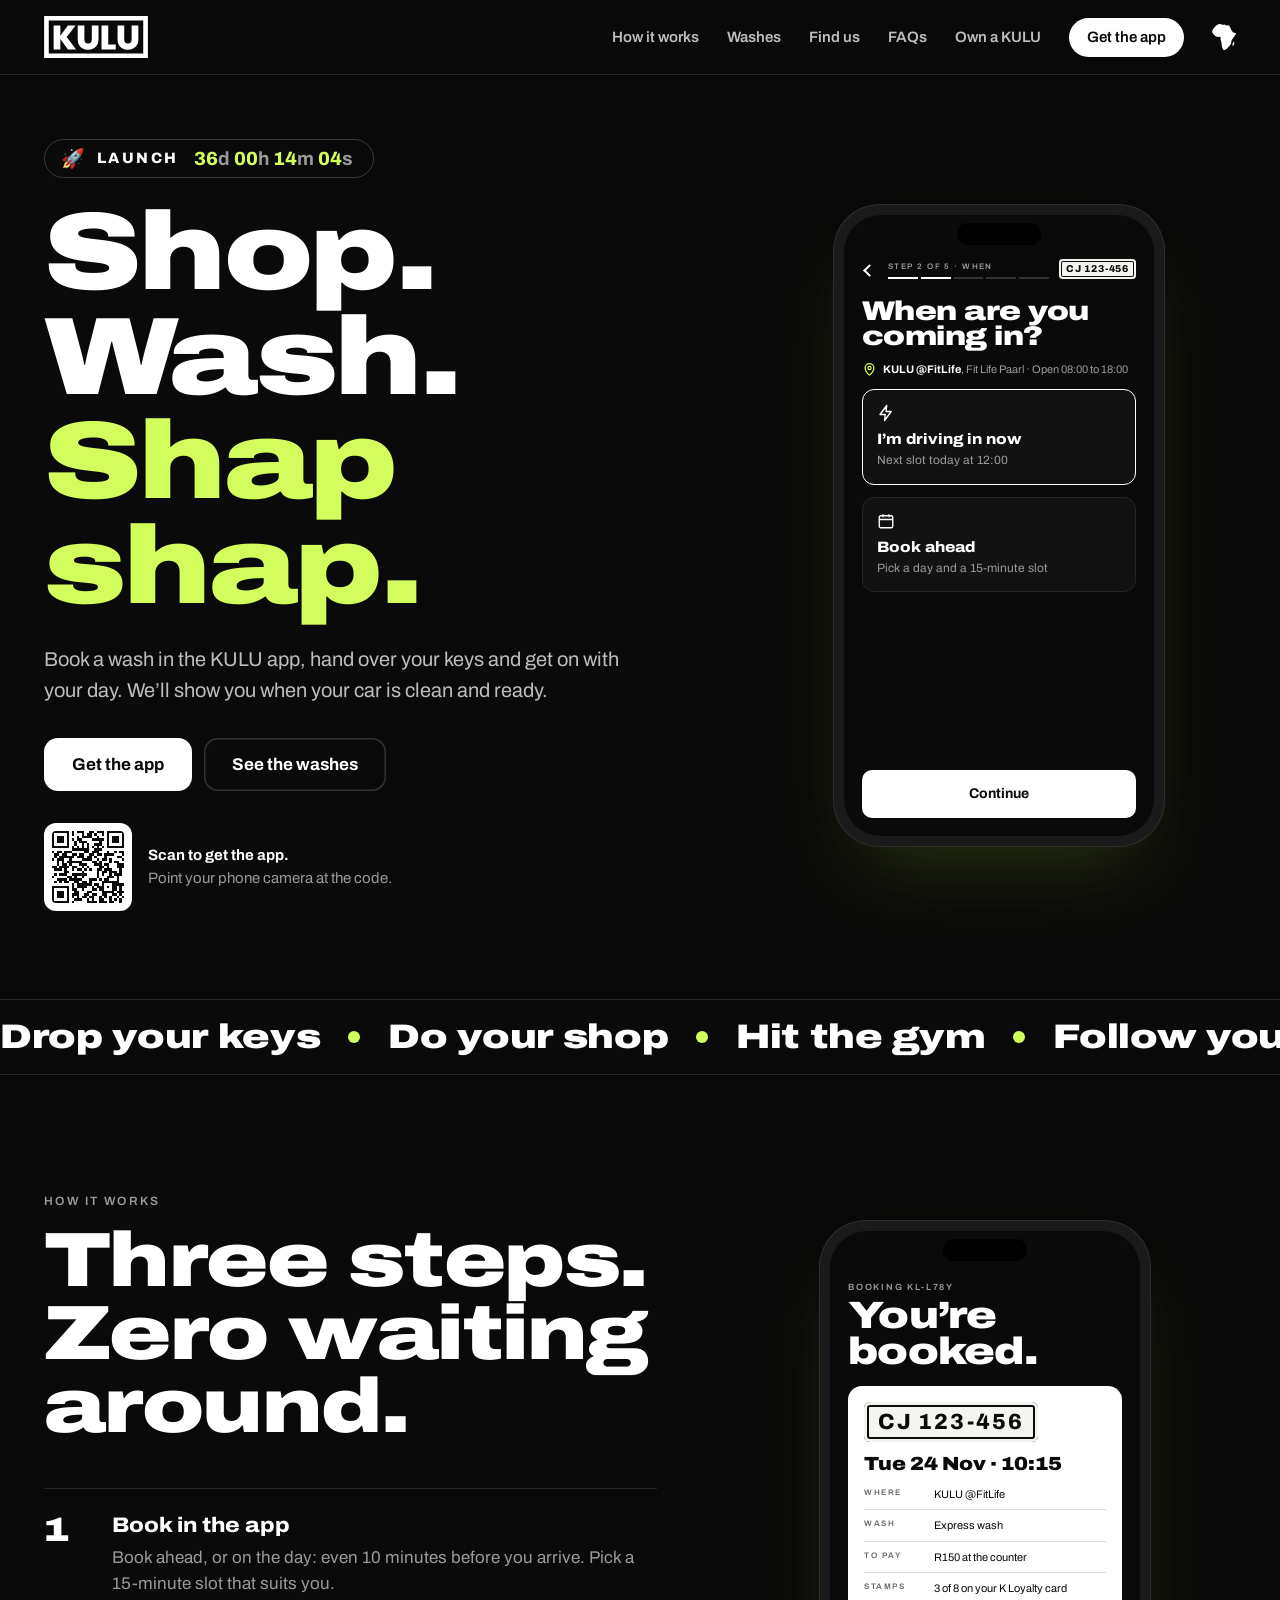
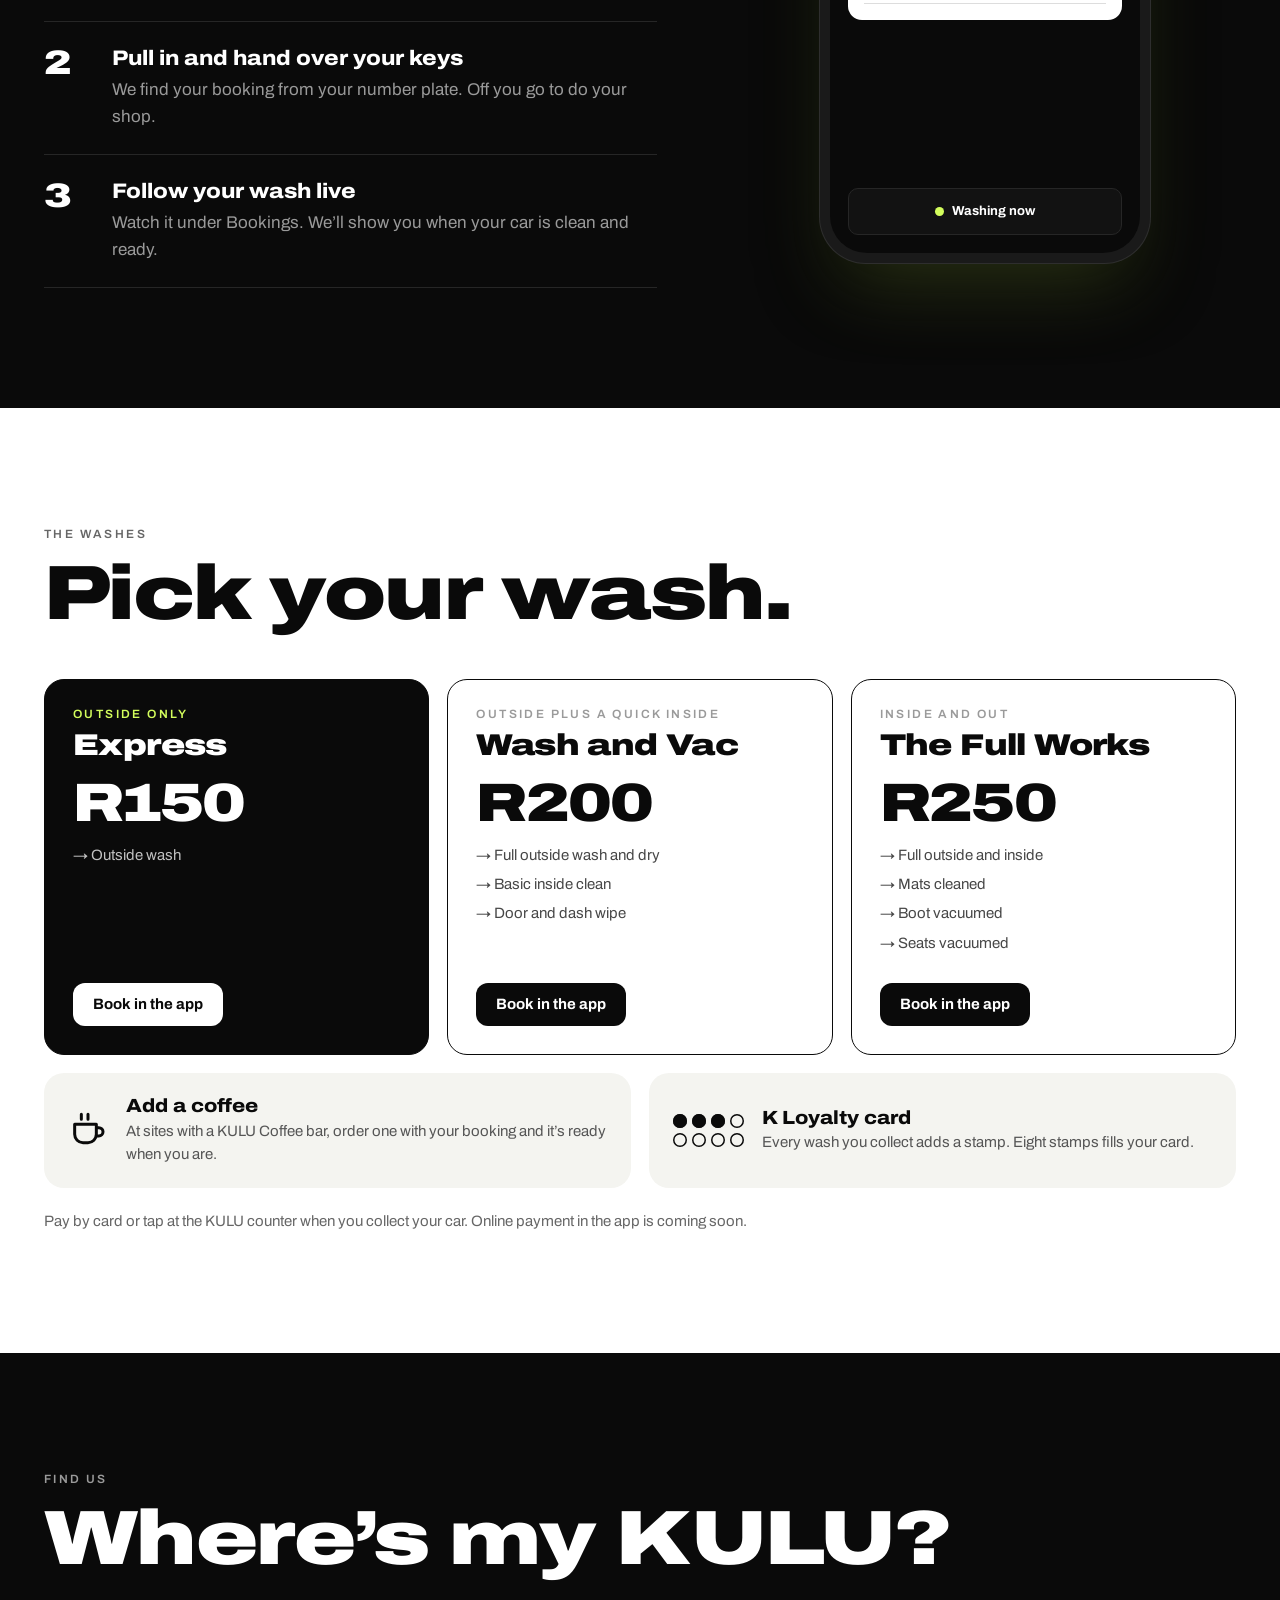
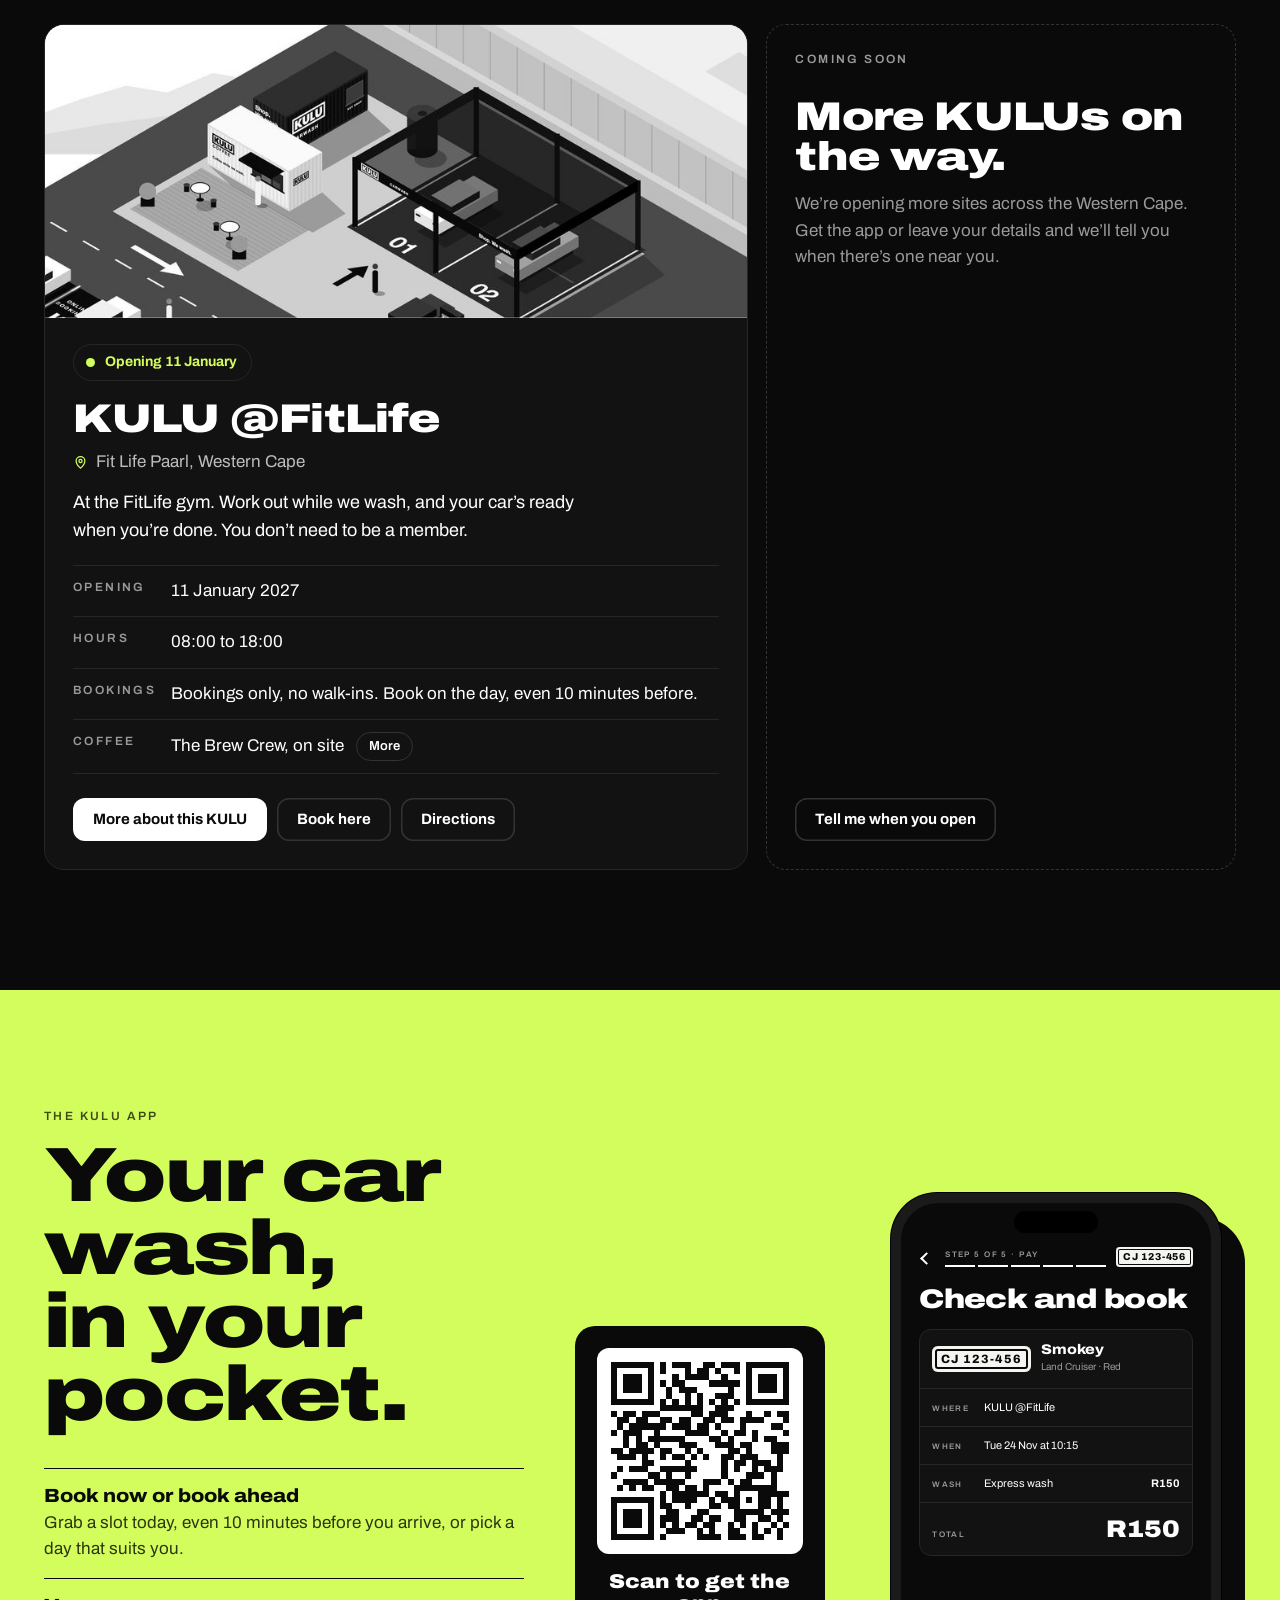
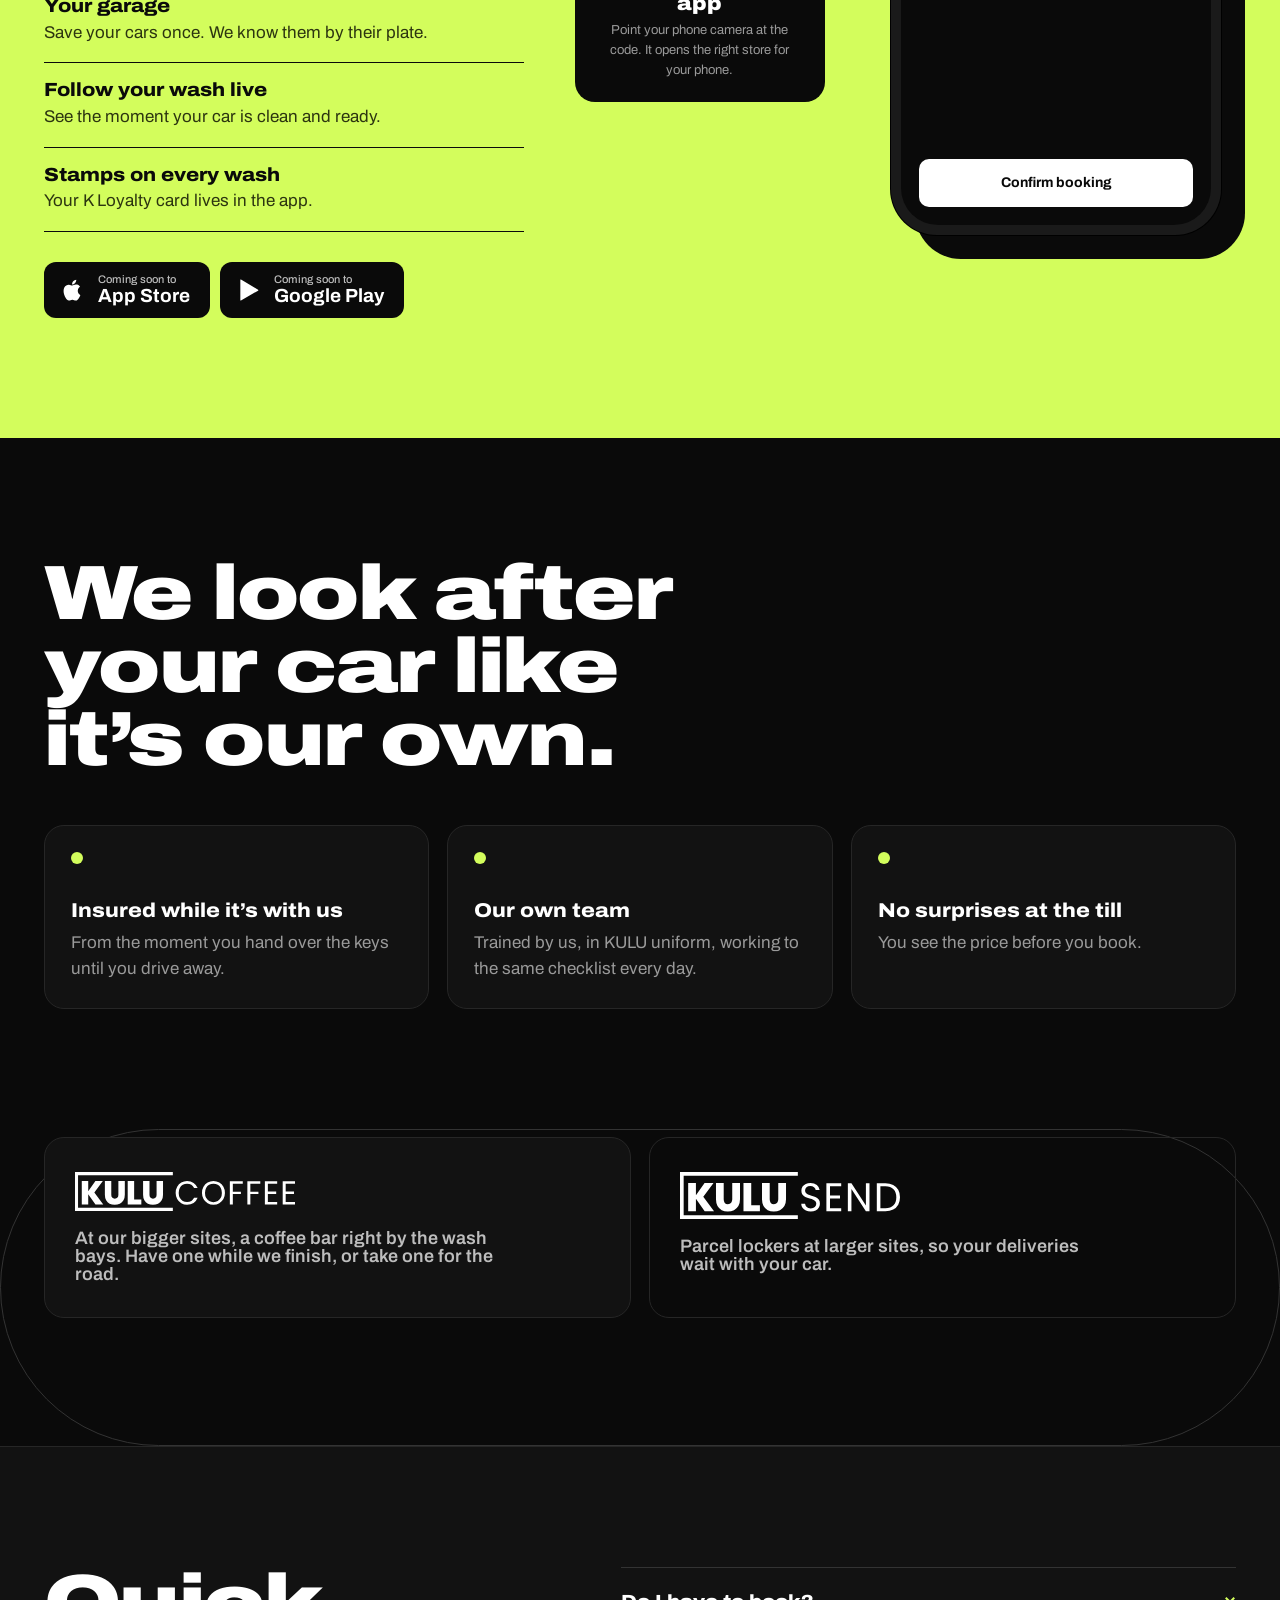
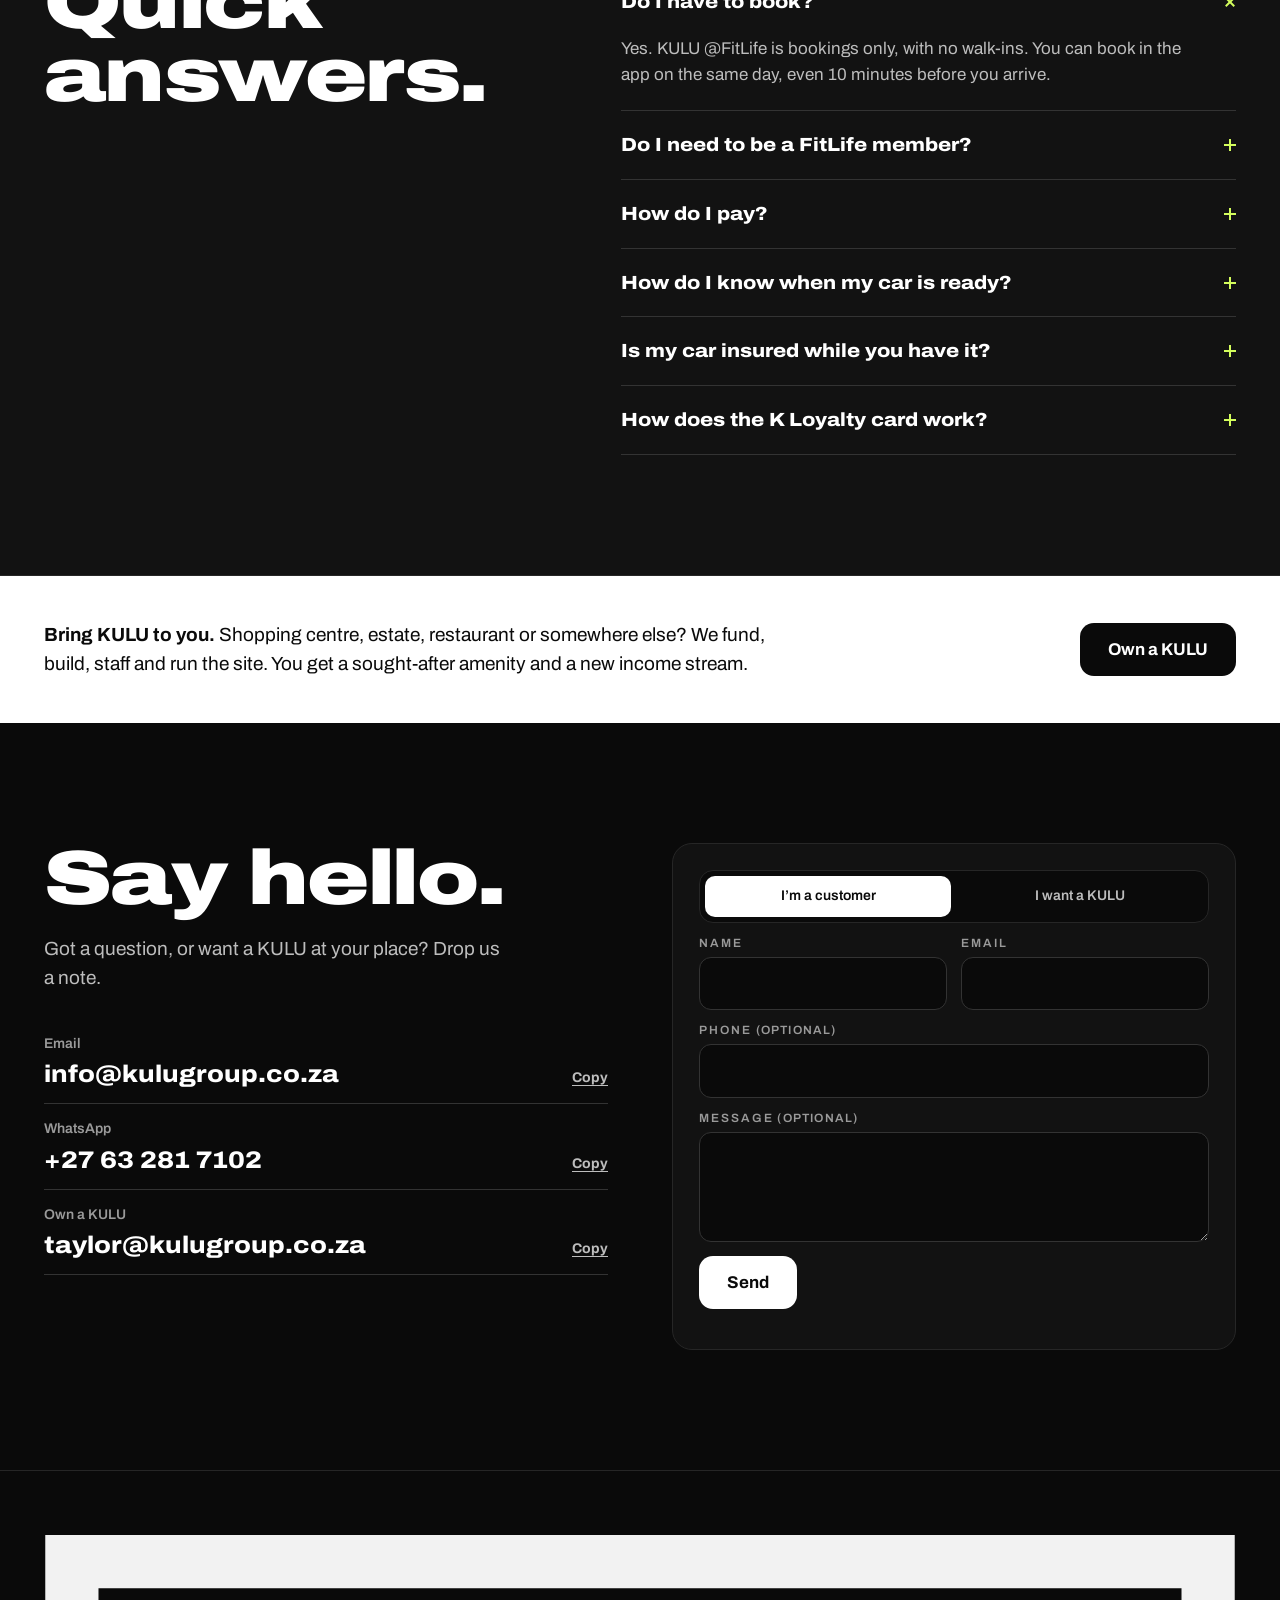
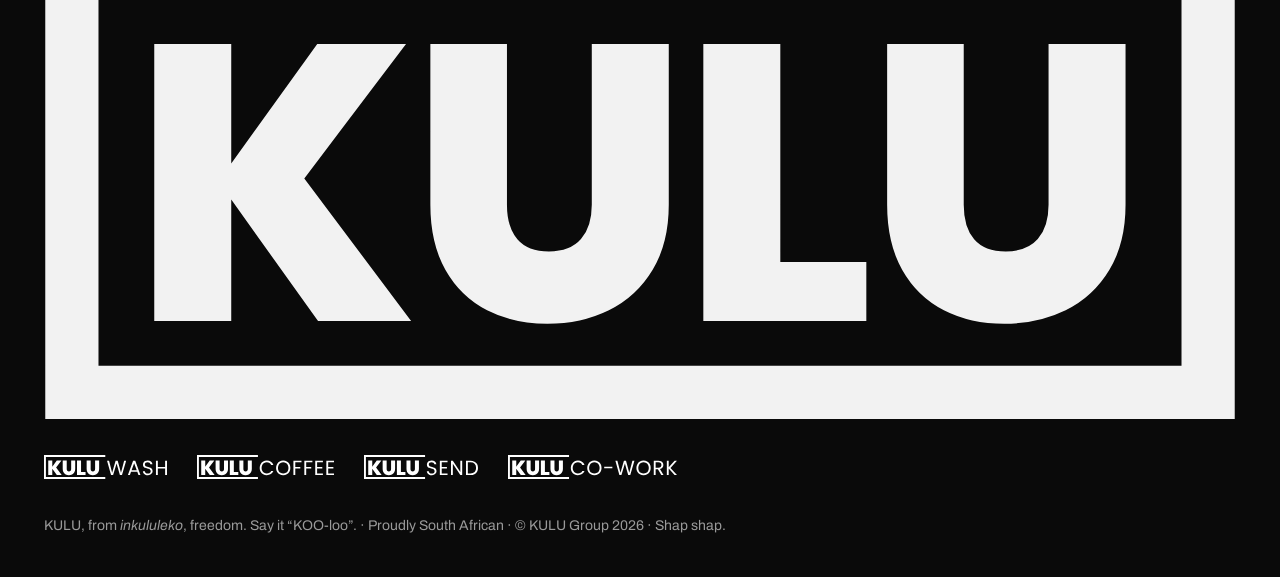
==== index.html @ 6383f7cb "Washes: Express R150, Wash and Vac R200, The Full Works R250 Also updates the R100 Express price in " ====
<!doctype html>
<html lang="en-ZA">
<head>
<meta charset="utf-8">
<meta name="viewport" content="width=device-width, initial-scale=1, viewport-fit=cover">
<title>KULU · Book a car wash in the app · Shap shap</title>
<meta name="description" content="Book a car wash in the KULU app, hand over your keys and get on with your day. KULU @FitLife, Fit Life Paarl. Open 08:00 to 18:00.">
<link rel="canonical" href="https://kulugroup.co.za/">
<meta name="theme-color" content="#0A0A0A">

<meta property="og:type" content="website">
<meta property="og:site_name" content="KULU">
<meta property="og:locale" content="en_ZA">
<meta property="og:url" content="https://kulugroup.co.za/">
<meta property="og:title" content="KULU · Book a car wash in the app · Shap shap">
<meta property="og:description" content="Book a wash in the KULU app, hand over your keys and get on with your day. KULU @FitLife, Fit Life Paarl.">
<meta property="og:image" content="https://kulugroup.co.za/assets/images/og-image.png">
<meta property="og:image:width" content="1200">
<meta property="og:image:height" content="630">
<meta property="og:image:alt" content="The KULU logo on black with the line: Shop. Wash. Shap shap.">
<meta name="twitter:card" content="summary_large_image">
<meta name="twitter:title" content="KULU · Book a car wash in the app · Shap shap">
<meta name="twitter:description" content="Book a wash in the KULU app, hand over your keys and get on with your day.">
<meta name="twitter:image" content="https://kulugroup.co.za/assets/images/og-image.png">
<link rel="icon" href="/favicon.svg" type="image/svg+xml">
<link rel="icon" href="/favicon-32.png" type="image/png" sizes="32x32">
<link rel="apple-touch-icon" href="/apple-touch-icon.png">
<link rel="preconnect" href="https://fonts.googleapis.com">
<link rel="preconnect" href="https://fonts.gstatic.com" crossorigin>
<link rel="stylesheet" href="https://fonts.googleapis.com/css2?family=Archivo:wdth,wght@100..125,400..900&display=swap">
<link rel="stylesheet" href="/css/app-landing.css">
<script src="/js/main.js" defer></script>
</head>
<body>

<a class="skip" href="#main">Skip to content</a>

<nav aria-label="Main">
  <div class="in">
    <a class="brand" href="/"><img src="/assets/logos/kulu-logo-white.svg" alt="KULU home" width="606" height="246"></a>
    <div class="links">
      <a href="#how">How it works</a>
      <a href="#washes">Washes</a>
      <a href="#find">Find us</a>
      <a href="#faq">FAQs</a>
      <a href="/ownerkulu/">Own a KULU</a>
      <a class="pill" href="#app">Get the app</a>
      <img class="africa" src="/assets/logos/africa-white.svg" alt="Proudly African" width="93" height="100">
      <button class="menu-btn" type="button" aria-expanded="false" aria-controls="mnav"><span class="vh">Menu</span><svg viewBox="0 0 24 24" aria-hidden="true"><path class="l1" d="M3 7H21"/><path class="l2" d="M3 17H21"/></svg></button>
    </div>
  </div>
  <div class="mnav" id="mnav" data-bp="861px" hidden>
    <div class="in"><a href="#how">How it works</a><a href="#washes">Washes</a><a href="#find">Find us</a><a href="#faq">FAQs</a><a href="#hello">Contact</a><a href="/ownerkulu/">Own a KULU</a></div>
  </div>
</nav>

<main id="main">

<!-- HERO -->
<header class="hero">
  <div class="in">
    <div class="hero-copy">
      <p class="status" data-open-status><span class="dot"></span><span class="status-text">KULU @FitLife · Opening 11 January</span></p>
      <p class="launch" data-countdown hidden role="timer" aria-label="Time until KULU @FitLife launches on 11 January at 09:00"><span class="rk" aria-hidden="true">🚀</span><span class="lt">Launch</span><span class="lv"><b data-cd="d">00</b><i>d</i> <b data-cd="h">00</b><i>h</i> <b data-cd="m">00</b><i>m</i> <b data-cd="s">00</b><i>s</i></span></p>
      <h1>Shop.<br>Wash.<br><span class="lime">Shap shap.</span></h1>
      <p class="lede">Book a wash in the KULU app, hand over your keys and get on with your day. We’ll show you when your car is clean and ready.</p>
      <div class="cta">
        <a class="btn" href="#app">Get the app</a>
        <a class="btn ghost" href="#washes">See the washes</a>
      </div>
      <div class="qr-mini">
        <img src="/assets/images/qr-app.svg" alt="QR code linking to the KULU app" width="29" height="29">
        <p><b>Scan to get the app.</b> Point your phone camera at the code.</p>
      </div>
    </div>

    <div class="phone hero-phone" aria-hidden="true">
      <div class="screen">
        <div class="appbar"><span class="back"></span><div class="stepper"><span class="lab">Step 2 of 5 · When</span><span class="bars"><i class="on"></i><i class="on"></i><i></i><i></i><i></i></span></div><span class="plate sm">CJ 123-456</span></div>
        <p class="s-title">When are you coming in?</p>
        <p class="s-loc"><svg viewBox="0 0 24 24"><path d="M12 21s-7-6.1-7-11.5a7 7 0 0 1 14 0C19 14.9 12 21 12 21z"/><circle cx="12" cy="9.5" r="2.5"/></svg><span><b>KULU @FitLife</b>, Fit Life Paarl · Open 08:00 to 18:00</span></p>
        <div class="s-card on"><svg viewBox="0 0 24 24"><path d="M13 2 4 14h7l-1 8 9-12h-7z"/></svg><b>I’m driving in now</b><span>Next slot today at 12:00</span></div>
        <div class="s-card"><svg viewBox="0 0 24 24"><rect x="3" y="5" width="18" height="16" rx="2"/><path d="M3 10h18M8 3v4M16 3v4"/></svg><b>Book ahead</b><span>Pick a day and a 15-minute slot</span></div>
        <div class="s-btn">Continue</div>
      </div>
    </div>
  </div>
</header>

<div class="ticker" aria-hidden="true"><div class="track">
  <div><span>Drop your keys</span><i></i><span>Do your shop</span><i></i><span>Hit the gym</span><i></i><span>Follow your wash live</span><i></i><span>Collect a clean car</span><i></i><span>Shap shap</span><i></i></div>
  <div><span>Drop your keys</span><i></i><span>Do your shop</span><i></i><span>Hit the gym</span><i></i><span>Follow your wash live</span><i></i><span>Collect a clean car</span><i></i><span>Shap shap</span><i></i></div>
</div></div>

<!-- HOW IT WORKS -->
<section class="how" id="how">
  <div class="in">
    <div>
      <p class="k">How it works</p>
      <h2>Three steps. Zero waiting around.</h2>
      <ol class="steps">
        <li><b>1</b><div><h3>Book in the app</h3><p>Book ahead, or on the day: even 10 minutes before you arrive. Pick a 15-minute slot that suits you.</p></div></li>
        <li><b>2</b><div><h3>Pull in and hand over your keys</h3><p>We find your booking from your number plate. Off you go to do your shop.</p></div></li>
        <li><b>3</b><div><h3>Follow your wash live</h3><p>Watch it under Bookings. We’ll show you when your car is clean and ready.</p></div></li>
      </ol>
    </div>
    <div class="phone" aria-hidden="true">
      <div class="screen">
        <p class="s-k">Booking KL-L78Y</p>
        <p class="s-title xl">You’re booked.</p>
        <div class="s-ticket">
          <span class="plate">CJ 123-456</span>
          <p class="when">Tue 24 Nov · 10:15</p>
          <dl>
            <div><dt>Where</dt><dd>KULU @FitLife</dd></div>
            <div><dt>Wash</dt><dd>Express wash</dd></div>
            <div><dt>To pay</dt><dd>R150 at the counter</dd></div>
            <div><dt>Stamps</dt><dd>3 of 8 on your K Loyalty card</dd></div>
          </dl>
        </div>
        <div class="s-live"><span class="dot"></span>Washing now</div>
      </div>
    </div>
  </div>
</section>

<!-- WASHES -->
<section class="washes" id="washes">
  <div class="in">
    <p class="k">The washes</p>
    <h2>Pick your wash.</h2>
    <div class="wgrid">
      <article class="wash">
        <p class="wk">Outside only</p>
        <h3>Express</h3>
        <p class="price">R150</p>
        <ul><li>Outside wash</li></ul>
        <a class="btn sm" href="#app">Book in the app</a>
      </article>
      <article class="wash">
        <p class="wk">Outside plus a quick inside</p>
        <h3>Wash and Vac</h3>
        <p class="price">R200</p>
        <ul><li>Full outside wash and dry</li><li>Basic inside clean</li><li>Door and dash wipe</li></ul>
        <a class="btn sm" href="#app">Book in the app</a>
      </article>
      <article class="wash">
        <p class="wk">Inside and out</p>
        <h3>The Full Works</h3>
        <p class="price">R250</p>
        <ul><li>Full outside and inside</li><li>Mats cleaned</li><li>Boot vacuumed</li><li>Seats vacuumed</li></ul>
        <a class="btn sm" href="#app">Book in the app</a>
      </article>
    </div>
    <div class="extras">
      <div class="extra"><svg viewBox="0 0 24 24" aria-hidden="true"><path d="M4 8h13v6a5 5 0 0 1-5 5H9a5 5 0 0 1-5-5zM17 10h1.5a2.5 2.5 0 0 1 0 5H17M8 2v3M12 2v3"/></svg><div><h3>Add a coffee</h3><p>At sites with a KULU Coffee bar, order one with your booking and it’s ready when you are.</p></div></div>
      <div class="extra"><span class="stamps" aria-hidden="true"><i class="f"></i><i class="f"></i><i class="f"></i><i></i><i></i><i></i><i></i><i></i></span><div><h3>K Loyalty card</h3><p>Every wash you collect adds a stamp. Eight stamps fills your card.</p></div></div>
    </div>
    <p class="note">Pay by card or tap at the KULU counter when you collect your car. Online payment in the app is coming soon.</p>
  </div>
</section>

<!-- FIND US -->
<section class="find" id="find">
  <div class="in">
    <p class="k">Find us</p>
    <h2>Where’s my KULU?</h2>
    <div class="fgrid">
      <article class="site">
        <div class="site-img"><img src="/assets/images/site-illustration-900.jpg" width="900" height="361" loading="lazy" decoding="async" alt="Illustration of a KULU site with coffee container and wash bays"></div>
        <div class="site-body">
          <p class="status" data-open-status><span class="dot"></span><span class="status-text">Opening 11 January</span></p>
          <h3>KULU @FitLife</h3>
          <p class="addr"><svg viewBox="0 0 24 24" aria-hidden="true"><path d="M12 21s-7-6.1-7-11.5a7 7 0 0 1 14 0C19 14.9 12 21 12 21z"/><circle cx="12" cy="9.5" r="2.5"/></svg>Fit Life Paarl, Western Cape</p>
          <p class="site-intro">At the FitLife gym. Work out while we wash, and your car’s ready when you’re done. You don’t need to be a member.</p>
          <dl>
            <div><dt>Opening</dt><dd>11 January 2027</dd></div>
            <div><dt>Hours</dt><dd>08:00 to 18:00</dd></div>
            <div><dt>Bookings</dt><dd>Bookings only, no walk‑ins. Book on the day, even 10 minutes before.</dd></div>
            <div><dt>Coffee</dt><dd class="dd-more">The Brew Crew, on site <button class="more" type="button" data-dialog="site-fitlife" data-dialog-focus="brewcrew" aria-label="More about coffee at The Brew Crew">More</button></dd></div>
          </dl>
          <div class="row">
            <button class="btn sm" type="button" data-dialog="site-fitlife">More about this KULU</button>
            <a class="btn sm ghost" href="#app">Book here</a>
            <a class="btn sm ghost" href="https://www.google.com/maps/search/?api=1&amp;query=Fit+Life+Paarl" target="_blank" rel="noopener">Directions</a>
          </div>
        </div>
      </article>
      <article class="site soon">
        <p class="k">Coming soon</p>
        <h3>More KULUs on the way.</h3>
        <p>We’re opening more sites across the Western Cape. Get the app or leave your details and we’ll tell you when there’s one near you.</p>
        <a class="btn sm ghost" href="#hello">Tell me when you open</a>
      </article>
    </div>
  </div>
</section>

<dialog class="sheet" id="site-fitlife" aria-labelledby="fitlife-title">
  <div class="sheet-in">
    <button class="sheet-x" type="button" data-dialog-close aria-label="Close"><svg viewBox="0 0 24 24" aria-hidden="true"><path d="M5 5l14 14M19 5L5 19"/></svg></button>
    <p class="k">KULU @FitLife</p>
    <h3 id="fitlife-title">Wash while you work out.</h3>
    <p class="status soon"><span class="dot"></span><span>Opening <b>11 January 2027</b></span></p>
    <p class="sheet-lede">We’re at the FitLife gym in Paarl. Hand us your keys on your way in, do your workout, and your car will be clean and ready when you’re finished. Not a member? No problem: anyone can book a wash here.</p>
    <p class="sheet-note"><b>Bookings only.</b> There are no walk‑ins at this KULU, so book in the app before you come. You can book on the same day, even 10 minutes before you arrive.</p>

    <h4>What you can do here</h4>
    <ul class="dos">
      <li><b>Get your car washed</b><span>Express R150, Wash and Vac R200 or The Full Works R250. Book a 15-minute slot in the app, ahead of time or on the day.</span></li>
      <li><b>Work out while we wash</b><span>FitLife member? Train while we wash. By the time you’re done, so are we.</span></li>
      <li id="brewcrew" tabindex="-1"><b>Grab a coffee at The Brew Crew</b><span>There’s no KULU Coffee bar at this site, but there is coffee on site. The Brew Crew is part of FitLife, so stop for one while we finish your car. You don’t need to be a member.</span></li>
      <li><b>Collect your stamps</b><span>Every wash you collect adds a stamp to your K Loyalty card in the app.</span></li>
    </ul>

    <h4>Good to know</h4>
    <dl>
      <div><dt>Where</dt><dd>Fit Life Paarl, Western Cape</dd></div>
      <div><dt>Hours</dt><dd>08:00 to 18:00</dd></div>
      <div><dt>Bookings</dt><dd>Bookings only, no walk‑ins. Book on the day, even 10 minutes before</dd></div>
      <div><dt>Slots</dt><dd>Every 15 minutes</dd></div>
      <div><dt>Gym</dt><dd>No membership needed</dd></div>
      <div><dt>Pay</dt><dd>Card or tap at the KULU counter when you collect</dd></div>
    </dl>

    <div class="row">
      <a class="btn sm" href="#app" data-dialog-close>Book in the app</a>
      <a class="btn sm ghost" href="https://www.google.com/maps/search/?api=1&amp;query=Fit+Life+Paarl" target="_blank" rel="noopener">Directions</a>
    </div>
  </div>
</dialog>

<!-- APP -->
<section class="app" id="app">
  <div class="in">
    <div class="app-copy">
      <p class="k">The KULU app</p>
      <h2>Your car wash, in your pocket.</h2>
      <ul class="feats">
        <li><b>Book now or book ahead</b><span>Grab a slot today, even 10 minutes before you arrive, or pick a day that suits you.</span></li>
        <li><b>Your garage</b><span>Save your cars once. We know them by their plate.</span></li>
        <li><b>Follow your wash live</b><span>See the moment your car is clean and ready.</span></li>
        <li><b>Stamps on every wash</b><span>Your K Loyalty card lives in the app.</span></li>
      </ul>
      <div class="stores">
        <a class="store" href="/app/" data-store="APP_STORE_URL"><svg viewBox="0 0 24 24" aria-hidden="true"><path fill="currentColor" d="M16.4 12.6c0-2.4 2-3.6 2.1-3.7-1.1-1.7-2.9-1.9-3.5-1.9-1.5-.2-2.9.9-3.7.9-.8 0-1.9-.9-3.2-.8-1.6 0-3.2 1-4 2.4-1.7 3-.4 7.4 1.2 9.8.8 1.2 1.8 2.5 3 2.4 1.2 0 1.7-.8 3.1-.8 1.5 0 1.9.8 3.2.8 1.3 0 2.1-1.2 2.9-2.4.9-1.4 1.3-2.7 1.3-2.8 0 0-2.4-1-2.4-3.9zM14 5.5c.7-.8 1.1-1.9 1-3-1 0-2.1.7-2.8 1.5-.6.7-1.2 1.8-1 2.9 1.1.1 2.1-.6 2.8-1.4z"/></svg><span><small data-store-label>Download on the</small>App Store</span></a>
        <a class="store" href="/app/" data-store="PLAY_STORE_URL"><svg viewBox="0 0 24 24" aria-hidden="true"><path fill="currentColor" d="M4 2.6v18.8c0 .3.3.5.6.3L20.4 12.6c.3-.2.3-.6 0-.8L4.6 2.3c-.3-.2-.6 0-.6.3z"/></svg><span><small data-store-label>Get it on</small>Google Play</span></a>
      </div>
    </div>
    <div class="qr-card">
      <div class="qr"><img src="/assets/images/qr-app.svg" alt="QR code linking to the KULU app at kulugroup.co.za/app" width="29" height="29"></div>
      <p class="qr-t">Scan to get the app</p>
      <p class="qr-s">Point your phone camera at the code. It opens the right store for your phone.</p>
    </div>
    <div class="phone app-phone" aria-hidden="true">
      <div class="screen">
        <div class="appbar"><span class="back"></span><div class="stepper"><span class="lab">Step 5 of 5 · Pay</span><span class="bars"><i class="on"></i><i class="on"></i><i class="on"></i><i class="on"></i><i class="on"></i></span></div><span class="plate sm">CJ 123-456</span></div>
        <p class="s-title">Check and book</p>
        <div class="s-sum">
          <div class="car"><span class="plate">CJ 123-456</span><div><b>Smokey</b><span>Land Cruiser · Red</span></div></div>
          <div class="r"><span>Where</span><em>KULU @FitLife</em></div>
          <div class="r"><span>When</span><em>Tue 24 Nov at 10:15</em></div>
          <div class="r"><span>Wash</span><em>Express wash</em><strong>R150</strong></div>
          <div class="r tot"><span>Total</span><strong>R150</strong></div>
        </div>
        <div class="s-btn">Confirm booking</div>
      </div>
    </div>
  </div>
</section>

<!-- TRUST -->
<section class="trust">
  <div class="in">
    <h2>We look after your car like it’s our own.</h2>
    <div class="tgrid">
      <div><h3>Insured while it’s with us</h3><p>From the moment you hand over the keys until you drive away.</p></div>
      <div><h3>Our own team</h3><p>Trained by us, in KULU uniform, working to the same checklist every day.</p></div>
      <div><h3>No surprises at the till</h3><p>You see the price before you book.</p></div>
    </div>
  </div>
</section>

<!-- COFFEE + SEND -->
<section class="more">
  <div class="in">
    <div class="m coffee"><img src="/assets/logos/kulu-coffee-white.svg" alt="KULU Coffee" width="1339" height="234"><p>At our bigger sites, a coffee bar right by the wash bays. Have one while we finish, or take one for the road.</p></div>
    <div class="m"><img src="/assets/logos/kulu-send-white.svg" alt="KULU Send" width="1112" height="234"><p>Parcel lockers at larger sites, so your deliveries wait with your car.</p></div>
  </div>
</section>

<!-- FAQ -->
<section class="faq" id="faq">
  <div class="in">
    <h2>Quick answers.</h2>
    <div class="qs">
      <details open><summary>Do I have to book?</summary><p>Yes. KULU @FitLife is bookings only, with no walk‑ins. You can book in the app on the same day, even 10 minutes before you arrive.</p></details>
      <details><summary>Do I need to be a FitLife member?</summary><p>No. Anyone can book a wash at KULU @FitLife, and you can grab a coffee at The Brew Crew while you wait.</p></details>
      <details><summary>How do I pay?</summary><p>By card or tap at the KULU counter when you collect your car. Paying in the app is coming soon.</p></details>
      <details><summary>How do I know when my car is ready?</summary><p>Follow your wash live under Bookings in the app. We’ll show you when your car is clean and ready.</p></details>
      <details><summary>Is my car insured while you have it?</summary><p>Yes. From the moment you hand over the keys until you drive away.</p></details>
      <details><summary>How does the K Loyalty card work?</summary><p>Every wash you collect adds a stamp to the card in your app. Eight stamps fills it.</p></details>
    </div>
  </div>
</section>

<!-- PARTNERS -->
<section class="pstrip">
  <div class="in">
    <p><b>Bring KULU to you.</b> Shopping centre, estate, restaurant or somewhere else? We fund, build, staff and run the site. You get a sought-after amenity and a new income stream.</p>
    <a class="btn" href="/ownerkulu/">Own a KULU</a>
  </div>
</section>

<!-- CONTACT -->
<section class="contact" id="hello">
  <div class="in">
    <div><h2>Say hello.</h2><p class="lede">Got a question, or want a KULU at your place? Drop us a note.</p>
      <div class="lines">
        <div class="line"><span>Email</span><strong><a id="c-email" data-config="EMAIL" href="mailto:info@kulugroup.co.za">info@kulugroup.co.za</a></strong><button type="button" data-copy="c-email" aria-label="Copy email address">Copy</button></div>
        <div class="line"><span>WhatsApp</span><strong><a id="c-phone" data-config="WHATSAPP" href="https://wa.me/27632817102">+27 63 281 7102</a></strong><button type="button" data-copy="c-phone" aria-label="Copy WhatsApp number">Copy</button></div>
        <div class="line"><span>Own a KULU</span><strong><a id="c-centre" data-config="PARTNER_EMAIL" href="mailto:taylor@kulugroup.co.za">taylor@kulugroup.co.za</a></strong><button type="button" data-copy="c-centre" aria-label="Copy Own a KULU email">Copy</button></div>
      </div>
    </div>
    <form class="form" id="f" method="POST" novalidate>
      <div class="seg" role="radiogroup" aria-label="What brings you here">
        <input type="radio" name="enquiry_type" id="t-news" value="Tell me when you open" checked><label for="t-news">I’m a customer</label>
        <input type="radio" name="enquiry_type" id="t-partner" value="I want a KULU"><label for="t-partner">I want a KULU</label>
      </div>
      <div class="row2"><label for="f-name">Name<input id="f-name" name="name" autocomplete="name" required></label><label for="f-email">Email<input id="f-email" name="email" type="email" autocomplete="email" required></label></div>
      <label for="f-site" id="site-wrap" hidden>Business or site name<input id="f-site" name="site" autocomplete="organization"></label>
      <label for="f-phone"><span>Phone <span class="opt">(optional)</span></span><input id="f-phone" name="phone" type="tel" autocomplete="tel"></label>
      <label for="f-msg"><span>Message <span class="opt">(optional)</span></span><textarea id="f-msg" name="message"></textarea></label>
      <input class="gotcha" type="text" name="_gotcha" tabindex="-1" autocomplete="off">
      <button class="btn" type="submit">Send</button>
      <div aria-live="polite"><p class="msg" id="f-ok" hidden>Thanks. We’ll be in touch soon. Shap shap.</p><p class="msg err" id="f-err" hidden>Sorry, that didn’t send. Please try again, or email us at <a data-config="EMAIL" href="mailto:info@kulugroup.co.za">info@kulugroup.co.za</a>.</p></div>
    </form>
  </div>
</section>

</main>

<footer class="foot">
  <div class="in">
    <img class="big" src="/assets/logos/kulu-logo-white.svg" alt="KULU" width="606" height="246">
    <div class="subs"><img src="/assets/logos/kulu-wash-white.svg" alt="KULU Wash" width="1196" height="234"><img src="/assets/logos/kulu-coffee-white.svg" alt="KULU Coffee" width="1339" height="234"><img src="/assets/logos/kulu-send-white.svg" alt="KULU Send" width="1112" height="234"><img src="/assets/logos/kulu-co-work-white.svg" alt="KULU Co-work" width="1649" height="234"></div>
    <p>KULU, from <i>inkululeko</i>, freedom. Say it “KOO-loo”. · Proudly South African · © KULU Group <span id="yr">2026</span> · Shap shap.</p>
  </div>
</footer>

</body>
</html>
---- css/app-landing.css ----
/* KULU customer landing page, styled to match the KULU app */
:root{
  --bg:#0A0A0A;--card:#121212;--card2:#181818;--line:#262626;--line2:#333;
  --white:#fff;--plate:#F4F4F0;--grey:#9A9A9A;--grey2:#BDBDBD;--lime:#D3FD5C;
  --wide:"Archivo","Arial Black",Arial,sans-serif;
  --body:"Archivo","Helvetica Neue",Arial,sans-serif;
  --r:20px;
  color-scheme:dark;
}
*{box-sizing:border-box}
html{scroll-behavior:smooth;scroll-padding-top:84px}
body{margin:0;background:var(--bg);color:var(--white);font:400 17px/1.55 var(--body);-webkit-font-smoothing:antialiased;overflow-x:hidden}
h1,h2,h3,p,dl,dd,ol,ul{margin:0}
ol,ul{padding:0;list-style:none}
a{color:inherit}
img{max-width:100%}
.in{max-width:1240px;margin:0 auto;padding-inline:max(24px,env(safe-area-inset-left,0px))}
@media (max-width:480px){.in{padding-inline:18px}}
:focus-visible{outline:3px solid var(--lime);outline-offset:3px}
.vh{position:absolute!important;width:1px;height:1px;padding:0;margin:-1px;overflow:hidden;clip:rect(0 0 0 0);white-space:nowrap;border:0}
.skip{position:absolute;left:12px;top:-60px;z-index:40;background:var(--white);color:var(--bg);font-weight:700;padding:12px 16px;text-decoration:none}
.skip:focus{top:12px}

/* type */
h1,h2,.s-title{font-family:var(--wide);font-stretch:125%;font-weight:900;letter-spacing:-.02em;line-height:.95;text-wrap:balance}
h2{font-size:clamp(40px,6vw,84px)}
.k,.s-k,.lab,dt,.wk{font:600 12px/1 var(--body);letter-spacing:.2em;text-transform:uppercase;color:var(--grey)}
.k{margin-bottom:18px}
.lime{color:var(--lime)}

/* buttons */
.btn{display:inline-flex;align-items:center;justify-content:center;background:var(--white);color:var(--bg);text-decoration:none;font:700 17px/1 var(--body);padding:18px 28px;border-radius:14px;border:0;cursor:pointer;transition:transform .15s,background .15s}
.btn:hover{transform:translateY(-2px)}
.btn.ghost{background:transparent;color:var(--white);box-shadow:inset 0 0 0 1.5px var(--line2)}
.btn.ghost:hover{box-shadow:inset 0 0 0 1.5px var(--white)}
.btn.sm{font-size:15px;padding:14px 20px;border-radius:12px}

/* number plate, as in the app */
.plate{display:inline-block;background:var(--plate);color:var(--bg);font:800 22px/1 var(--body);font-stretch:100%;letter-spacing:.08em;padding:9px 14px;border-radius:6px;box-shadow:inset 0 0 0 3px var(--plate),inset 0 0 0 5px var(--bg);white-space:nowrap}
.plate.sm{font-size:10px;padding:5px 7px;border-radius:4px;box-shadow:inset 0 0 0 2px var(--plate),inset 0 0 0 3px var(--bg)}

/* open/closed status */
.status{display:inline-flex;align-items:center;gap:10px;font:600 14px/1.2 var(--body);color:var(--grey2);background:var(--card);border:1px solid var(--line);border-radius:999px;padding:9px 14px 9px 12px}
.dot{width:9px;height:9px;border-radius:50%;background:var(--grey);flex:none}
.status.open .dot,.s-live .dot{background:var(--lime);box-shadow:0 0 0 0 rgba(211,253,92,.6);animation:ping 2s infinite}
.status.open b{color:var(--lime);font-weight:700}
@keyframes ping{70%{box-shadow:0 0 0 8px rgba(211,253,92,0)}100%{box-shadow:0 0 0 0 rgba(211,253,92,0)}}

/* nav */
nav{position:sticky;top:0;z-index:30;background:rgba(10,10,10,.86);backdrop-filter:blur(12px);-webkit-backdrop-filter:blur(12px);border-bottom:1px solid var(--line)}
nav>.in{display:flex;align-items:center;justify-content:space-between;gap:16px;padding-block:16px}
.brand img{display:block;width:104px;height:auto}
.links{display:flex;align-items:center;gap:28px}
.links a{font:600 15px/1 var(--body);text-decoration:none;color:var(--grey2)}
.links a:hover{color:var(--white)}
.links a.pill{background:var(--white);color:var(--bg);padding:12px 18px;border-radius:999px}
.links .africa{display:block;width:24px;height:auto}
.menu-btn{display:none;align-items:center;justify-content:center;width:44px;height:44px;margin-right:-10px;padding:0;background:none;border:0;color:var(--white);cursor:pointer}
.menu-btn svg{width:24px;height:24px;stroke:currentColor;stroke-width:2.5;fill:none;overflow:visible}
.menu-btn path{transition:transform .2s;transform-origin:12px 12px}
.menu-btn[aria-expanded="true"] .l1{transform:rotate(45deg) translateY(5px)}
.menu-btn[aria-expanded="true"] .l2{transform:rotate(-45deg) translateY(-5px)}
.mnav{position:absolute;left:0;right:0;top:100%;background:var(--bg);border-bottom:1px solid var(--line)}
.mnav .in{display:grid;padding-block:4px 16px}
.mnav a{text-decoration:none;font:800 22px/1.2 var(--wide);font-stretch:112%;padding:16px 0;border-top:1px solid var(--line)}
@media (max-width:860px){.links a:not(.pill){display:none}.menu-btn{display:inline-flex}.links{gap:16px}}
@media (max-width:400px){.brand img{width:92px}.links{gap:12px}.links a.pill{padding:11px 14px;font-size:14px}.links .africa{width:22px}}
@media (min-width:861px){.mnav{display:none!important}}

/* phone frame and app screens */
.phone{width:min(100%,330px);aspect-ratio:9/17.5;justify-self:center;background:#1a1a1a;border-radius:46px;padding:10px;box-shadow:0 0 0 1px #2e2e2e,0 40px 80px -20px rgba(211,253,92,.18),0 30px 60px rgba(0,0,0,.6)}
.screen{position:relative;height:100%;border-radius:37px;background:var(--bg);color:var(--white);padding:22px 18px 18px;display:flex;flex-direction:column;overflow:hidden;font-size:12px}
.screen::before{content:"";position:absolute;top:8px;left:50%;width:84px;height:22px;margin-left:-42px;border-radius:12px;background:#000}
.appbar{display:flex;align-items:flex-end;gap:10px;margin-top:22px}
.back{width:9px;height:9px;border-left:2px solid var(--white);border-bottom:2px solid var(--white);transform:rotate(45deg);margin:0 4px 4px 3px;flex:none}
.stepper{flex:1;display:grid;gap:6px}
.lab{font-size:8px;letter-spacing:.18em}
.bars{display:grid;grid-template-columns:repeat(5,1fr);gap:3px}
.bars i{height:2px;background:var(--line2)}.bars i.on{background:var(--white)}
.s-title{font-size:27px;margin-top:20px}
.s-title.xl{font-size:38px;margin-top:6px}
.s-k{font-size:9px;margin-top:30px}
.s-loc{display:flex;gap:6px;align-items:flex-start;margin-top:12px;color:var(--grey);font-size:11px;line-height:1.35}
.s-loc b{color:var(--white)}
.s-loc svg,.addr svg{width:15px;height:15px;flex:none;fill:none;stroke:var(--lime);stroke-width:2}
.s-card{margin-top:12px;background:var(--card);border:1px solid var(--line);border-radius:12px;padding:14px;display:grid;gap:3px}
.s-card.on{border-color:var(--white)}
.s-card svg{width:18px;height:18px;fill:none;stroke:var(--white);stroke-width:1.8;stroke-linejoin:round;margin-bottom:6px}
.s-card b{font:800 15px/1.15 var(--wide);font-stretch:112%}
.s-card span{color:var(--grey)}
.s-btn{margin-top:auto;background:var(--white);color:var(--bg);text-align:center;font-weight:700;font-size:14px;padding:13px;border-radius:10px}
.s-ticket{margin-top:16px;background:var(--white);color:var(--bg);border-radius:14px;padding:16px}
.s-ticket .when{font:900 19px/1.1 var(--wide);font-stretch:112%;margin:12px 0 4px}
.s-ticket dl div,.site dl div{display:grid;grid-template-columns:62px 1fr;gap:8px;padding:8px 0;border-bottom:1px solid #ddd}
.s-ticket dt{font-size:8px;color:#666;padding-top:2px}
.s-ticket dd{font-size:11px;line-height:1.3}
.s-live{margin-top:auto;display:flex;align-items:center;gap:8px;justify-content:center;font-weight:700;font-size:13px;background:var(--card);border:1px solid var(--line);border-radius:10px;padding:12px}
.s-sum{margin-top:16px;border:1px solid var(--line);border-radius:12px;background:var(--card);overflow:hidden}
.s-sum .car{display:flex;gap:10px;align-items:center;padding:12px;border-bottom:1px solid var(--line)}
.s-sum .car .plate{font-size:12px;padding:7px 9px}
.s-sum .car b{display:block;font:800 14px/1.1 var(--wide);font-stretch:112%}
.s-sum .car div span{color:var(--grey);font-size:10px}
.s-sum .r{display:flex;gap:8px;align-items:baseline;padding:10px 12px;border-bottom:1px solid var(--line)}
.s-sum .r span{width:44px;font-size:8px;letter-spacing:.18em;text-transform:uppercase;color:var(--grey);font-weight:600}
.s-sum .r em{font-style:normal;flex:1;font-size:11px}
.s-sum .r strong{font-size:11px}
.s-sum .r.tot{border:0;padding-block:14px}
.s-sum .r.tot strong{margin-left:auto;font:900 24px/1 var(--wide);font-stretch:112%}

/* hero */
.hero .in{display:grid;grid-template-columns:minmax(0,1.15fr) minmax(0,.85fr);gap:clamp(40px,6vw,96px);align-items:center;padding-block:64px 88px}
.hero h1{font-size:clamp(56px,8.6vw,132px);margin-top:26px}
.hero .lede{margin-top:26px;max-width:30em;font-size:20px;color:var(--grey2)}
.cta{margin-top:32px;display:flex;flex-wrap:wrap;gap:12px}
.qr-mini{margin-top:32px;display:flex;align-items:center;gap:16px;max-width:360px}
.qr-mini img{width:88px;height:88px;background:var(--white);padding:8px;border-radius:12px;flex:none}
.qr-mini p{font-size:15px;color:var(--grey)}
.qr-mini b{color:var(--white);display:block}
@media (hover:none),(max-width:860px){.qr-mini{display:none}}

/* ticker */
.ticker{border-block:1px solid var(--line);overflow:hidden;padding-block:20px;background:var(--bg)}
.track{display:flex;width:max-content;animation:roll 34s linear infinite}
.track div{display:flex;align-items:center;gap:28px;padding-right:28px;font:900 clamp(22px,2.8vw,34px)/1 var(--wide);font-stretch:125%;white-space:nowrap;letter-spacing:-.01em}
.track i{width:12px;height:12px;border-radius:50%;background:var(--lime);flex:none}
@keyframes roll{to{transform:translateX(-50%)}}

/* sections */
.how .in,.washes .in,.find .in,.app .in,.trust .in,.faq .in,.contact .in{padding-block:120px}
@media (max-width:480px){.how .in,.washes .in,.find .in,.app .in,.trust .in,.faq .in,.contact .in{padding-block:84px}}

/* how */
.how .in{display:grid;grid-template-columns:minmax(0,1.1fr) minmax(0,.9fr);gap:clamp(40px,6vw,96px);align-items:center}
.how h2{max-width:9em}
.steps{margin-top:44px;display:grid}
.steps li{display:grid;grid-template-columns:56px minmax(0,1fr);gap:12px;padding:24px 0;border-top:1px solid var(--line)}
.steps li:last-child{border-bottom:1px solid var(--line)}
.steps>li>b{font:900 34px/1 var(--wide);font-stretch:125%}
.steps h3{font:800 21px/1.2 var(--wide);font-stretch:112%}
.steps p{margin-top:6px;color:var(--grey)}

/* washes */
.washes{background:var(--white);color:var(--bg)}
.washes .k{color:#666}
.wgrid{margin-top:48px;display:grid;grid-template-columns:repeat(3,minmax(0,1fr));gap:18px}
.wash{position:relative;border:1.5px solid var(--bg);border-radius:var(--r);padding:28px;display:flex;flex-direction:column;gap:10px}
.wash:first-child{background:var(--bg);color:var(--white)}
.wash:first-child .wk{color:var(--lime)}
.wash h3{font:900 30px/1 var(--wide);font-stretch:125%;letter-spacing:-.02em}
.wash .price{font:900 54px/1 var(--wide);font-stretch:125%;letter-spacing:-.03em;margin:6px 0 4px}
.wash ul{display:grid;gap:6px;margin-bottom:18px;color:inherit;opacity:.75;font-size:15px}
.wash ul li::before{content:"→ "}
.wash .btn{margin-top:auto;align-self:flex-start}
.wash:not(:first-child) .btn{background:var(--bg);color:var(--white)}
.wash.tbc{border-style:dashed;border-color:#999}
.wash.tbc h3,.wash.tbc .price{color:#aaa}
.tag{position:absolute;top:18px;right:18px;font:700 11px/1 var(--body);letter-spacing:.1em;text-transform:uppercase;background:#ffe9a8;color:#5a4300;padding:6px 8px;border-radius:6px}
.extras{margin-top:18px;display:grid;grid-template-columns:repeat(2,minmax(0,1fr));gap:18px}
.extra{display:flex;gap:18px;align-items:center;background:#F4F4F0;border-radius:var(--r);padding:22px 24px}
.extra>svg{width:40px;height:40px;flex:none;fill:none;stroke:var(--bg);stroke-width:1.8;stroke-linecap:round;stroke-linejoin:round}
.extra h3{font:800 19px/1.2 var(--wide);font-stretch:112%}
.extra p{color:#555;font-size:15px;margin-top:2px}
.stamps{display:grid;grid-template-columns:repeat(4,14px);gap:5px;flex:none}
.stamps i{width:14px;height:14px;border-radius:50%;box-shadow:inset 0 0 0 1.5px var(--bg)}
.stamps i.f{background:var(--bg)}
.note{margin-top:22px;color:#666;font-size:15px}

/* find */
.fgrid{margin-top:48px;display:grid;grid-template-columns:minmax(0,1.5fr) minmax(0,1fr);gap:18px}
.site{background:var(--card);border:1px solid var(--line);border-radius:var(--r);overflow:hidden}
.site-img{aspect-ratio:2.4/1;background:#fff}
.site-img img{display:block;width:100%;height:100%;object-fit:cover;object-position:50% 55%}
.site-body{padding:26px 28px 28px}
.site h3{font:900 clamp(28px,3.4vw,40px)/1 var(--wide);font-stretch:125%;letter-spacing:-.02em;margin-top:18px}
.addr{display:flex;gap:8px;align-items:center;margin-top:10px;color:var(--grey2)}
.site dl{margin-top:20px}
.site dl div{grid-template-columns:90px 1fr;border-color:var(--line);padding:12px 0}
.site dl div:first-child{border-top:1px solid var(--line)}
.site dt{padding-top:3px}
.site .row{margin-top:24px;display:flex;flex-wrap:wrap;gap:10px}
.site.soon{padding:28px;display:flex;flex-direction:column;gap:14px;background:transparent;border-style:dashed;border-color:var(--line2)}
.site.soon h3{margin-top:0}
.site.soon p{color:var(--grey)}
.site.soon .btn{margin-top:auto;align-self:flex-start}

/* app */
.app{background:var(--lime);color:var(--bg)}
.app .k{color:#3d4a12}
.app .in{display:grid;grid-template-columns:minmax(0,1.2fr) auto minmax(0,.9fr);gap:clamp(32px,4vw,64px);align-items:center}
.app h2{max-width:8em}
.feats{margin-top:36px;display:grid}
.feats li{display:grid;gap:2px;padding:16px 0;border-top:1.5px solid var(--bg)}
.feats li:last-child{border-bottom:1.5px solid var(--bg)}
.feats b{font:800 19px/1.2 var(--wide);font-stretch:112%}
.feats span{color:#2c3510}
.stores{margin-top:30px;display:flex;flex-wrap:wrap;gap:10px}
.store{display:inline-flex;align-items:center;gap:12px;padding:11px 20px 11px 16px;background:var(--bg);color:var(--white);text-decoration:none;font:700 19px/1.1 var(--body);border-radius:12px;transition:transform .15s}
.store:hover{transform:translateY(-2px)}
.store svg{width:26px;height:26px;flex:none}
.store small{display:block;font:500 11px/1.2 var(--body);letter-spacing:.02em;color:var(--grey2)}
.qr-card{background:var(--bg);color:var(--white);border-radius:var(--r);padding:22px;width:250px;text-align:center}
.qr{background:var(--white);border-radius:12px;padding:14px}
.qr img{display:block;width:100%;height:auto;image-rendering:pixelated}
.qr-t{margin-top:16px;font:900 20px/1.1 var(--wide);font-stretch:112%}
.qr-s{margin-top:6px;font-size:13px;color:var(--grey)}
.app-phone{box-shadow:0 0 0 1px #000,24px 24px 0 var(--bg)}
@media (hover:none),(max-width:600px){.qr-card{display:none}}

/* trust */
.trust h2{max-width:11em}
.tgrid{margin-top:48px;display:grid;grid-template-columns:repeat(3,minmax(0,1fr));gap:18px}
.tgrid div{background:var(--card);border:1px solid var(--line);border-radius:var(--r);padding:26px}
.tgrid div::before{content:"";display:block;width:12px;height:12px;border-radius:50%;background:var(--lime);margin-bottom:34px}
.tgrid h3{font:800 20px/1.2 var(--wide);font-stretch:112%}
.tgrid p{margin-top:8px;color:var(--grey)}

/* coffee + send */
.more .in{display:grid;grid-template-columns:repeat(2,minmax(0,1fr));gap:18px;padding-bottom:120px}
.m{border:1px solid var(--line);border-radius:var(--r);padding:34px 30px;display:grid;gap:18px;align-content:start}
.m img{width:220px;height:auto}
.m p{color:var(--grey2);font-size:18px;max-width:24em}
.m.coffee{background:var(--card)}

/* faq */
.faq{background:var(--card);border-block:1px solid var(--line)}
.faq .in{display:grid;grid-template-columns:minmax(0,1fr) minmax(0,1.2fr);gap:64px;align-items:start}
.qs details{border-top:1px solid var(--line2)}
.qs details:last-child{border-bottom:1px solid var(--line2)}
.qs summary{list-style:none;cursor:pointer;display:flex;justify-content:space-between;gap:16px;align-items:center;padding:22px 0;font:800 19px/1.25 var(--wide);font-stretch:112%}
.qs summary::-webkit-details-marker{display:none}
.qs summary::after{content:"";width:12px;height:12px;flex:none;background:linear-gradient(var(--lime),var(--lime)) center/100% 2px no-repeat,linear-gradient(var(--lime),var(--lime)) center/2px 100% no-repeat;transition:transform .2s}
.qs details[open] summary::after{transform:rotate(45deg)}
.qs details p{padding:0 0 22px;color:var(--grey2);max-width:34em}

/* partner strip */
.pstrip{background:var(--white);color:var(--bg)}
.pstrip .in{display:flex;flex-wrap:wrap;align-items:center;justify-content:space-between;gap:20px 40px;padding-block:44px}
.pstrip p{font-size:19px;max-width:40em}
.pstrip .btn{background:var(--bg);color:var(--white)}

/* contact */
.contact .in{display:grid;grid-template-columns:minmax(0,1fr) minmax(0,1fr);gap:64px;align-items:start}
.contact .lede{margin-top:18px;font-size:19px;color:var(--grey2);max-width:24em}
.lines{margin-top:40px;display:grid;gap:14px}
.line{display:flex;flex-wrap:wrap;align-items:baseline;justify-content:space-between;gap:6px 16px;padding-bottom:14px;border-bottom:1px solid var(--line2)}
.line span{font-weight:600;color:var(--grey);font-size:14px;flex-basis:100%}
.line strong{flex:1 1 auto;font:800 clamp(19px,2vw,24px)/1.2 var(--wide);font-stretch:112%;overflow-wrap:anywhere}
.line strong a{text-decoration:none}
.line strong a:hover{text-decoration:underline;text-underline-offset:4px}
.line button{background:none;border:0;padding:0;font:700 14px/1 var(--body);text-decoration:underline;text-underline-offset:3px;cursor:pointer;color:var(--grey2)}
.form{display:grid;gap:14px;background:var(--card);border:1px solid var(--line);border-radius:var(--r);padding:26px}
.form label{display:grid;gap:8px;font:600 12px/1 var(--body);letter-spacing:.16em;text-transform:uppercase;color:var(--grey)}
.form input,.form textarea{font:400 17px/1.4 var(--body);letter-spacing:0;text-transform:none;padding:14px;border:1px solid var(--line2);background:var(--bg);color:var(--white);border-radius:12px;width:100%}
.form input:focus,.form textarea:focus{border-color:var(--white);outline:none}
.form textarea{min-height:110px;resize:vertical}
.opt{letter-spacing:.1em}
.seg{position:relative;display:grid;grid-template-columns:1fr 1fr;gap:6px;background:var(--bg);border:1px solid var(--line);border-radius:14px;padding:5px}
.seg input{position:absolute;width:1px;height:1px;opacity:0;pointer-events:none}
.seg label{display:block;padding:12px 8px;text-align:center;cursor:pointer;font:600 14px/1.2 var(--body);letter-spacing:0;text-transform:none;color:var(--grey2);border-radius:10px}
.seg input:checked+label{background:var(--white);color:var(--bg)}
.seg input:focus-visible+label{outline:3px solid var(--lime);outline-offset:2px}
.row2{display:grid;grid-template-columns:1fr 1fr;gap:14px}
.form .btn{justify-self:start}
.form .btn:disabled{opacity:.6;cursor:progress;transform:none}
.msg{font-weight:600;padding:14px 16px;border-radius:12px;background:var(--lime);color:var(--bg)}
.msg.err{background:#3a1414;color:#ffd5d5}
.msg a{color:inherit}
.gotcha{display:none}
[hidden]{display:none!important}

/* footer */
.foot{border-top:1px solid var(--line)}
.foot .in{padding-block:64px 40px;display:grid;gap:36px}
.foot .big{width:100%;height:auto;opacity:.95}
.subs{display:flex;flex-wrap:wrap;gap:14px 30px}
.subs img{height:24px;width:auto}
.foot p{color:var(--grey);font-size:14px}

/* responsive */
@media (max-width:1080px){
  .app .in{grid-template-columns:minmax(0,1fr) auto}
  .app-phone{display:none}
}
@media (max-width:900px){
  .hero .in,.how .in,.faq .in,.contact .in,.fgrid{grid-template-columns:minmax(0,1fr)}
  .hero .in{padding-block:40px 72px}
  .hero-phone{width:min(84%,320px)}
  .how .phone{width:min(84%,320px)}
  .wgrid,.tgrid{grid-template-columns:minmax(0,1fr)}
  .extras,.more .in{grid-template-columns:minmax(0,1fr)}
  .app .in{grid-template-columns:minmax(0,1fr)}
  .faq .in{gap:32px}
}
@media (max-width:480px){
  .hero h1{font-size:clamp(46px,14.5vw,64px)}
  .hero .lede{font-size:18px}
  .cta .btn{flex:1 1 auto}
  .row2{grid-template-columns:minmax(0,1fr)}
  .wash .price{font-size:46px}
  .site-body,.wash,.form{padding:22px}
  .stores .store{flex:1 1 auto}
}
@media (prefers-reduced-motion:reduce){
  html{scroll-behavior:auto}
  .track,.status.open .dot,.s-live .dot{animation:none}
  .btn,.store,.menu-btn path,.qs summary::after{transition:none}
}

/* /app page (QR code target) */
.getapp{min-height:100vh;min-height:100svh;display:grid;place-content:center;justify-items:center;gap:22px;text-align:center;padding:48px 24px}
.getapp>img{width:min(60vw,220px);height:auto}
.getapp h1{font-size:clamp(36px,9vw,64px);margin-top:12px}
.getapp p{color:var(--grey2);font-size:18px}
.getapp .store{background:var(--white);color:var(--bg)}
.getapp .store small{color:#555}
.back-home{color:var(--grey);font-size:15px;margin-top:12px}

/* site card extras */
.site-intro{margin-top:14px;color:var(--white);font-size:18px;max-width:30em}
.dd-more{display:flex;flex-wrap:wrap;align-items:center;gap:6px 12px}
.more{background:none;border:1px solid var(--line2);color:var(--white);font:600 13px/1 var(--body);padding:7px 12px;border-radius:999px;cursor:pointer}
.more:hover{border-color:var(--white)}
.status.soon .dot{background:var(--lime)}
.status.soon b{color:var(--lime);font-weight:700}

/* pop-up panel: centred on desktop, a bottom sheet on phones */
.sheet{width:min(640px,calc(100% - 32px));max-height:min(88vh,860px);padding:0;border:1px solid var(--line2);border-radius:24px;background:var(--card);color:var(--white);overflow:auto;overscroll-behavior:contain}
.sheet::backdrop{background:rgba(0,0,0,.7);backdrop-filter:blur(4px);-webkit-backdrop-filter:blur(4px)}
.sheet[open]{animation:sheet-in .25s ease-out}
@keyframes sheet-in{from{opacity:0;transform:translateY(16px)}}
.sheet-in{position:relative;padding:34px 32px 32px}
.sheet-x{position:absolute;top:16px;right:16px;width:44px;height:44px;display:grid;place-items:center;background:var(--bg);border:1px solid var(--line2);border-radius:50%;color:var(--white);cursor:pointer}
.sheet-x svg{width:18px;height:18px;stroke:currentColor;stroke-width:2.2;fill:none}
.sheet h3{font:900 clamp(30px,5vw,44px)/.98 var(--wide);font-stretch:125%;letter-spacing:-.02em;padding-right:48px}
.sheet .status{margin-top:18px}
.sheet-lede{margin-top:16px;font-size:18px;color:var(--grey2)}
.sheet h4{margin:30px 0 4px;font:600 12px/1 var(--body);letter-spacing:.2em;text-transform:uppercase;color:var(--grey)}
.dos li{display:grid;gap:3px;padding:14px 0 14px 22px;border-bottom:1px solid var(--line);position:relative;border-radius:8px;transition:background .4s}
.dos li::before{content:"";position:absolute;left:0;top:21px;width:9px;height:9px;border-radius:50%;background:var(--lime)}
.dos b{font:800 18px/1.25 var(--wide);font-stretch:112%}
.dos span{color:var(--grey2)}
.dos li.hl{background:rgba(211,253,92,.12)}
.dos li:focus{outline:none}
.sheet dl div{display:grid;grid-template-columns:90px 1fr;gap:8px;padding:12px 0;border-bottom:1px solid var(--line)}
.sheet dt{padding-top:3px}
.sheet .row{margin-top:26px;display:flex;flex-wrap:wrap;gap:10px}
@media (max-width:600px){
  .sheet{width:100%;max-width:none;max-height:92vh;margin:auto 0 0;border-radius:24px 24px 0 0;border-bottom:0}
  .sheet-in{padding:28px 20px calc(24px + env(safe-area-inset-bottom,0px))}
  @keyframes sheet-in{from{transform:translateY(40px);opacity:0}}
}
@media (prefers-reduced-motion:reduce){.sheet[open]{animation:none}.dos li{transition:none}}
.sheet-note{margin-top:16px;padding:14px 16px;border:1px solid var(--lime);border-radius:14px;color:var(--white)}
.sheet-note b{color:var(--lime)}

/* launch countdown (homepage hero), matching the KULU dashboard */
.launch{display:inline-flex;align-items:center;gap:12px;background:var(--bg);border:1.5px solid #3a3a3a;border-radius:999px;padding:9px 20px 9px 16px;white-space:nowrap}
.launch .rk{font-size:19px;line-height:1}
.launch .lt{font:800 15px/1 var(--body);letter-spacing:.16em;text-transform:uppercase}
.launch .lv{font:800 19px/1 var(--body);font-variant-numeric:tabular-nums;margin-left:4px}
.launch b{display:inline-block;color:var(--lime);font-weight:800}
.launch i{font-style:normal;color:var(--grey);font-weight:700}
.launch b.tick{animation:tick .35s ease-out}
@keyframes tick{from{opacity:0;transform:translateY(-35%)}}
.launch+h1{margin-top:22px}
@media (max-width:400px){.launch{gap:9px;padding:8px 14px 8px 12px}.launch .lt{font-size:13px;letter-spacing:.12em}.launch .lv{font-size:17px}}
@media (prefers-reduced-motion:reduce){.launch b.tick{animation:none}}
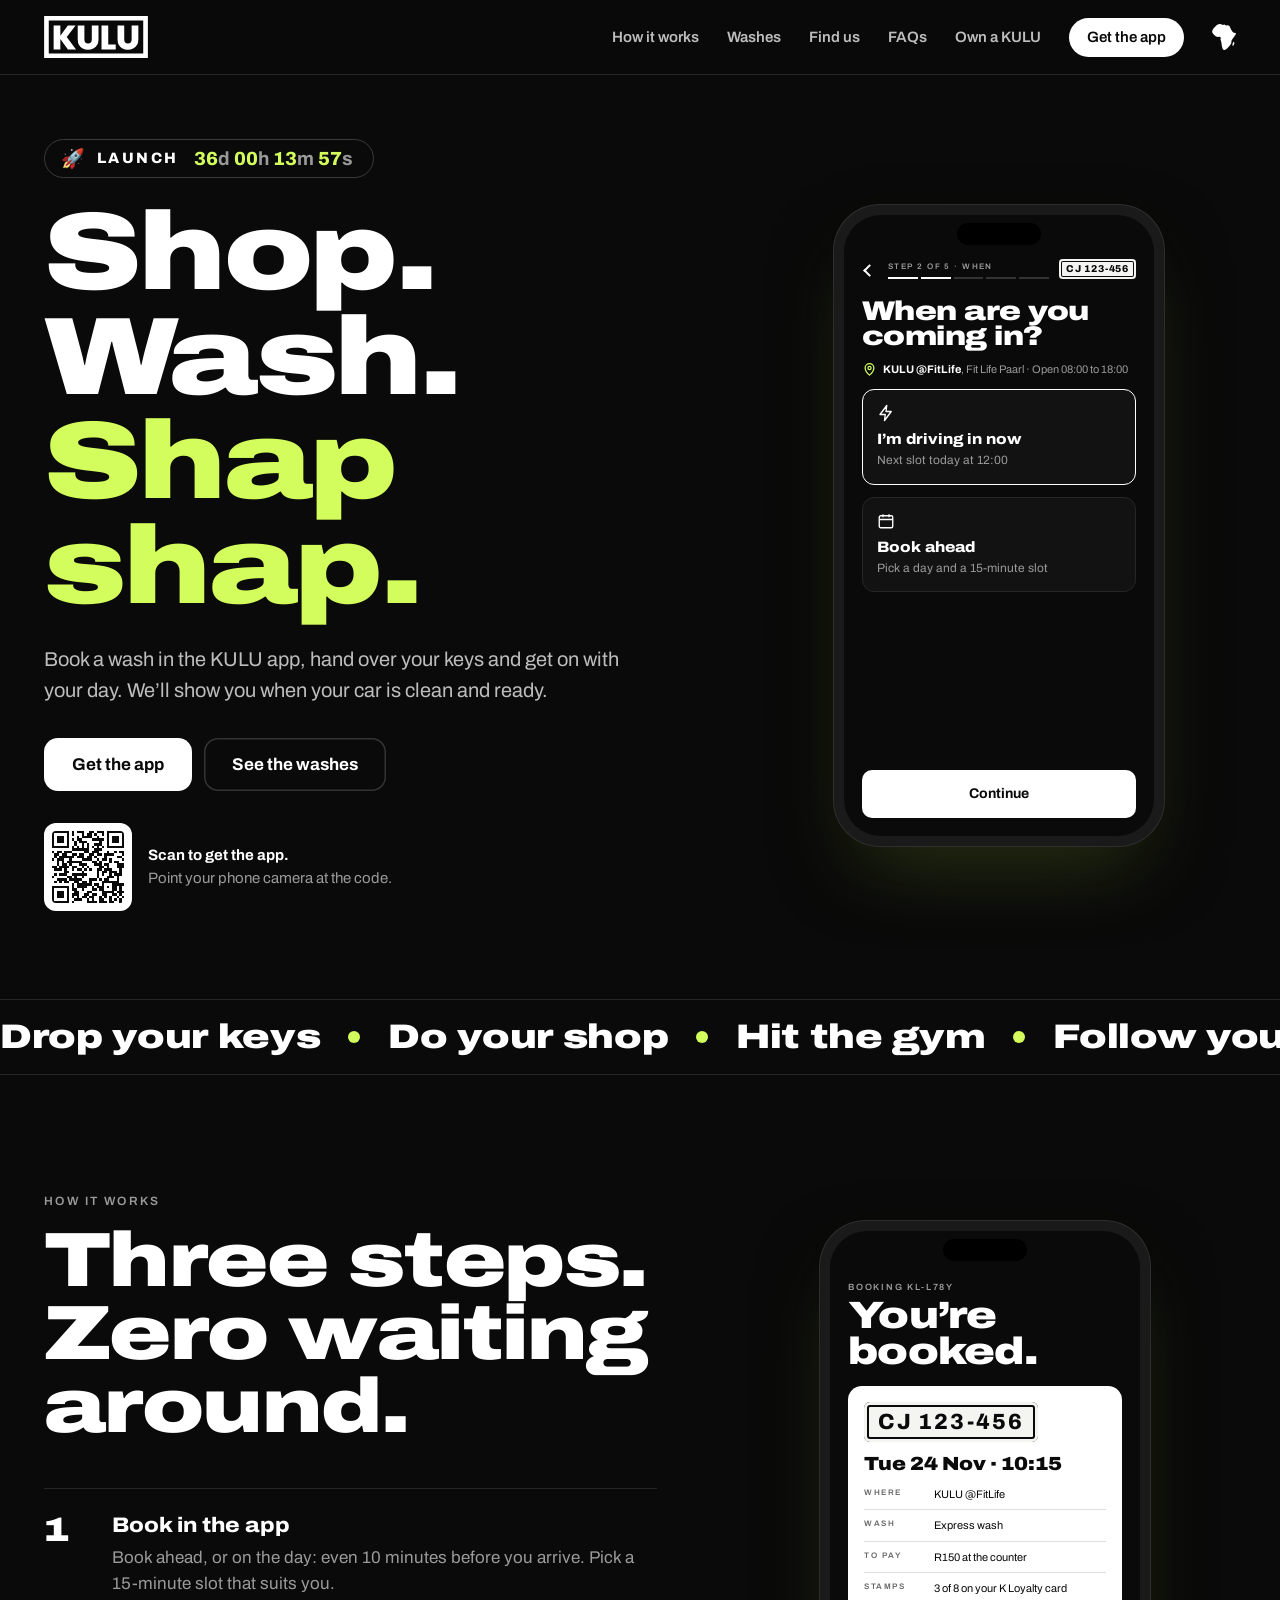
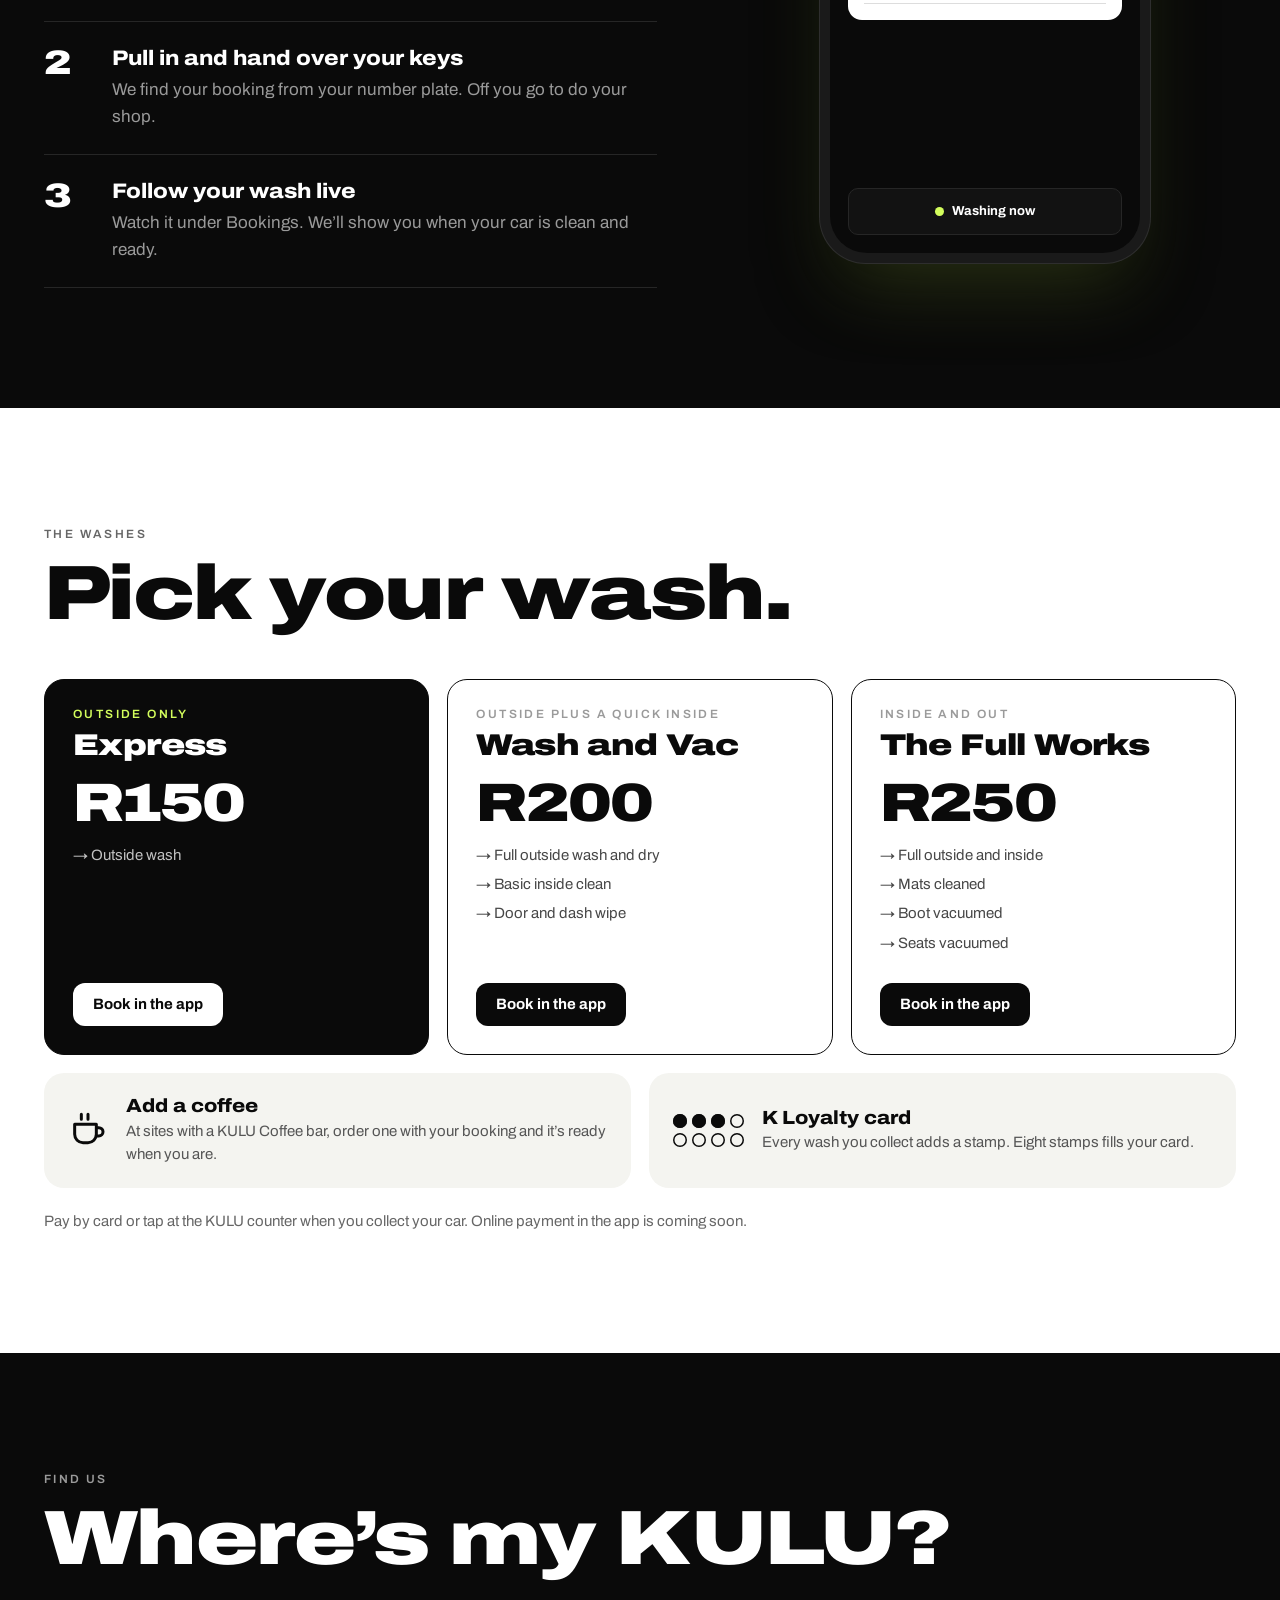
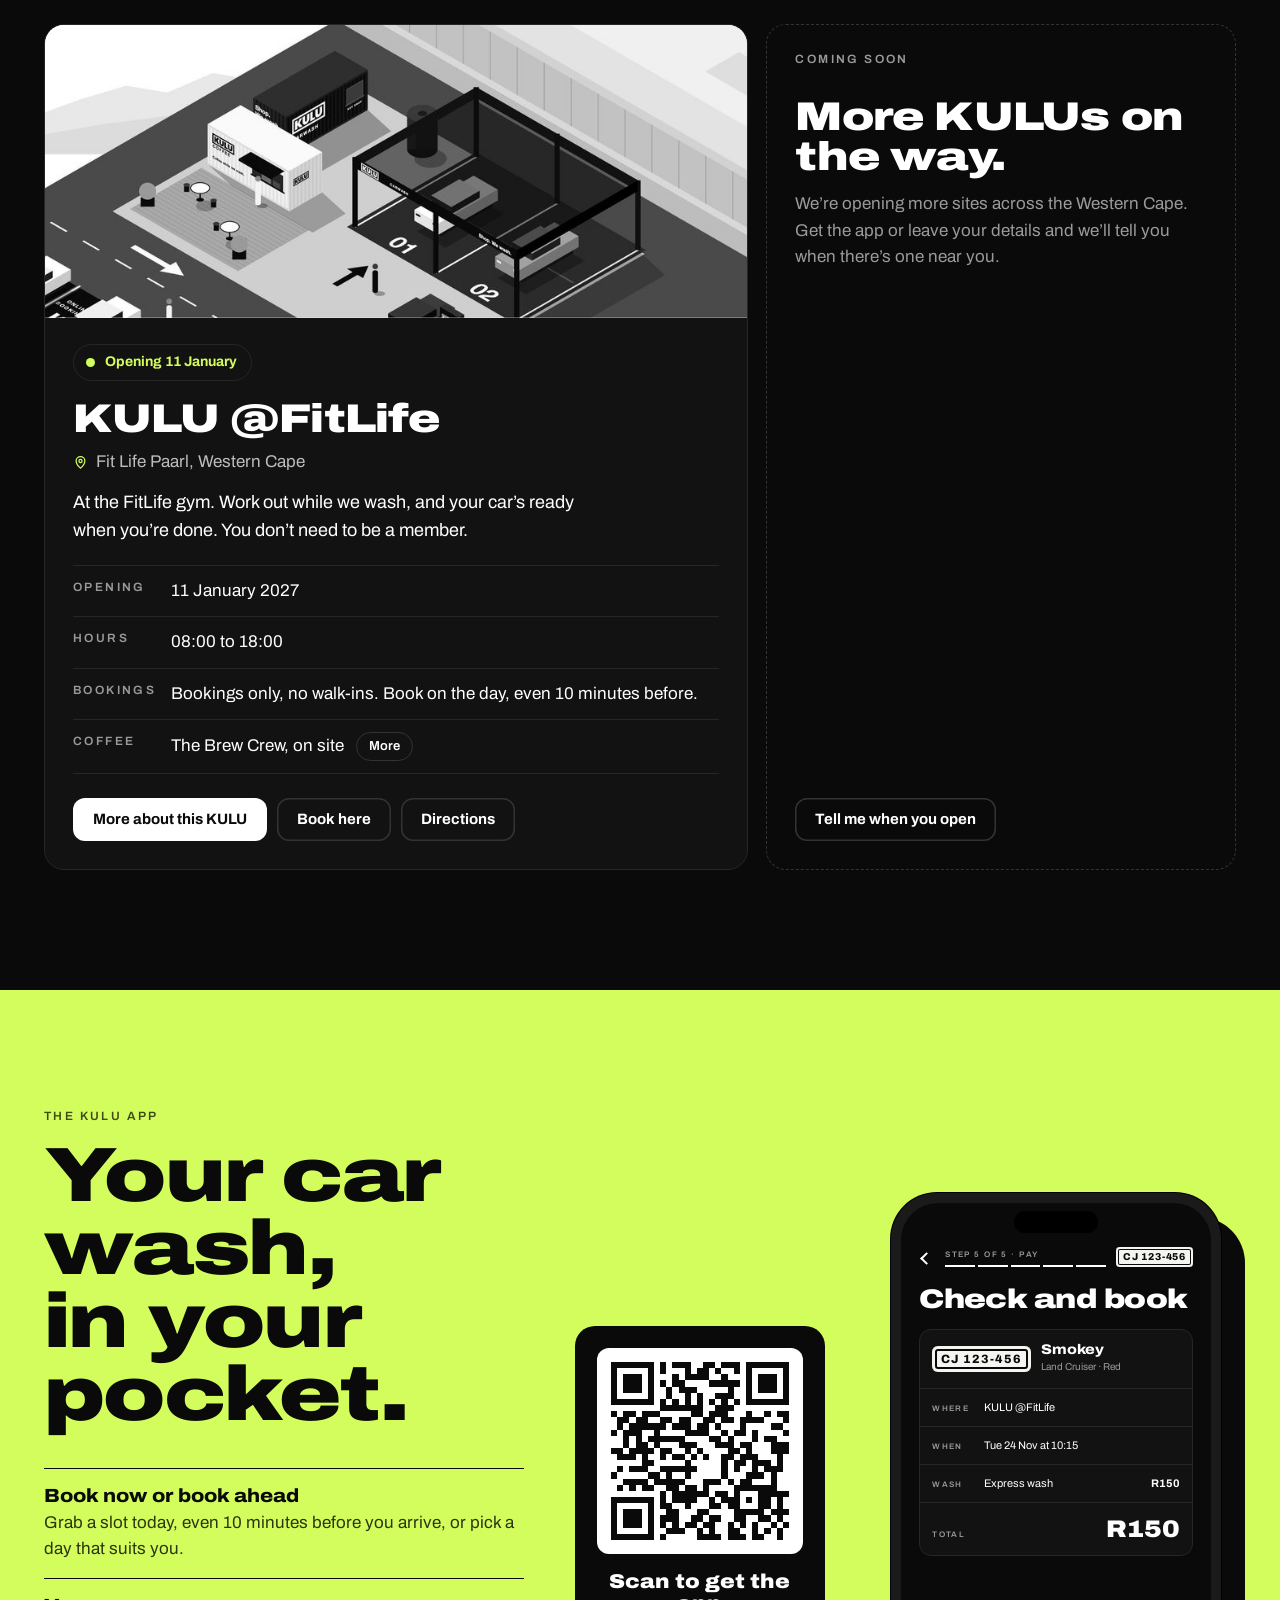
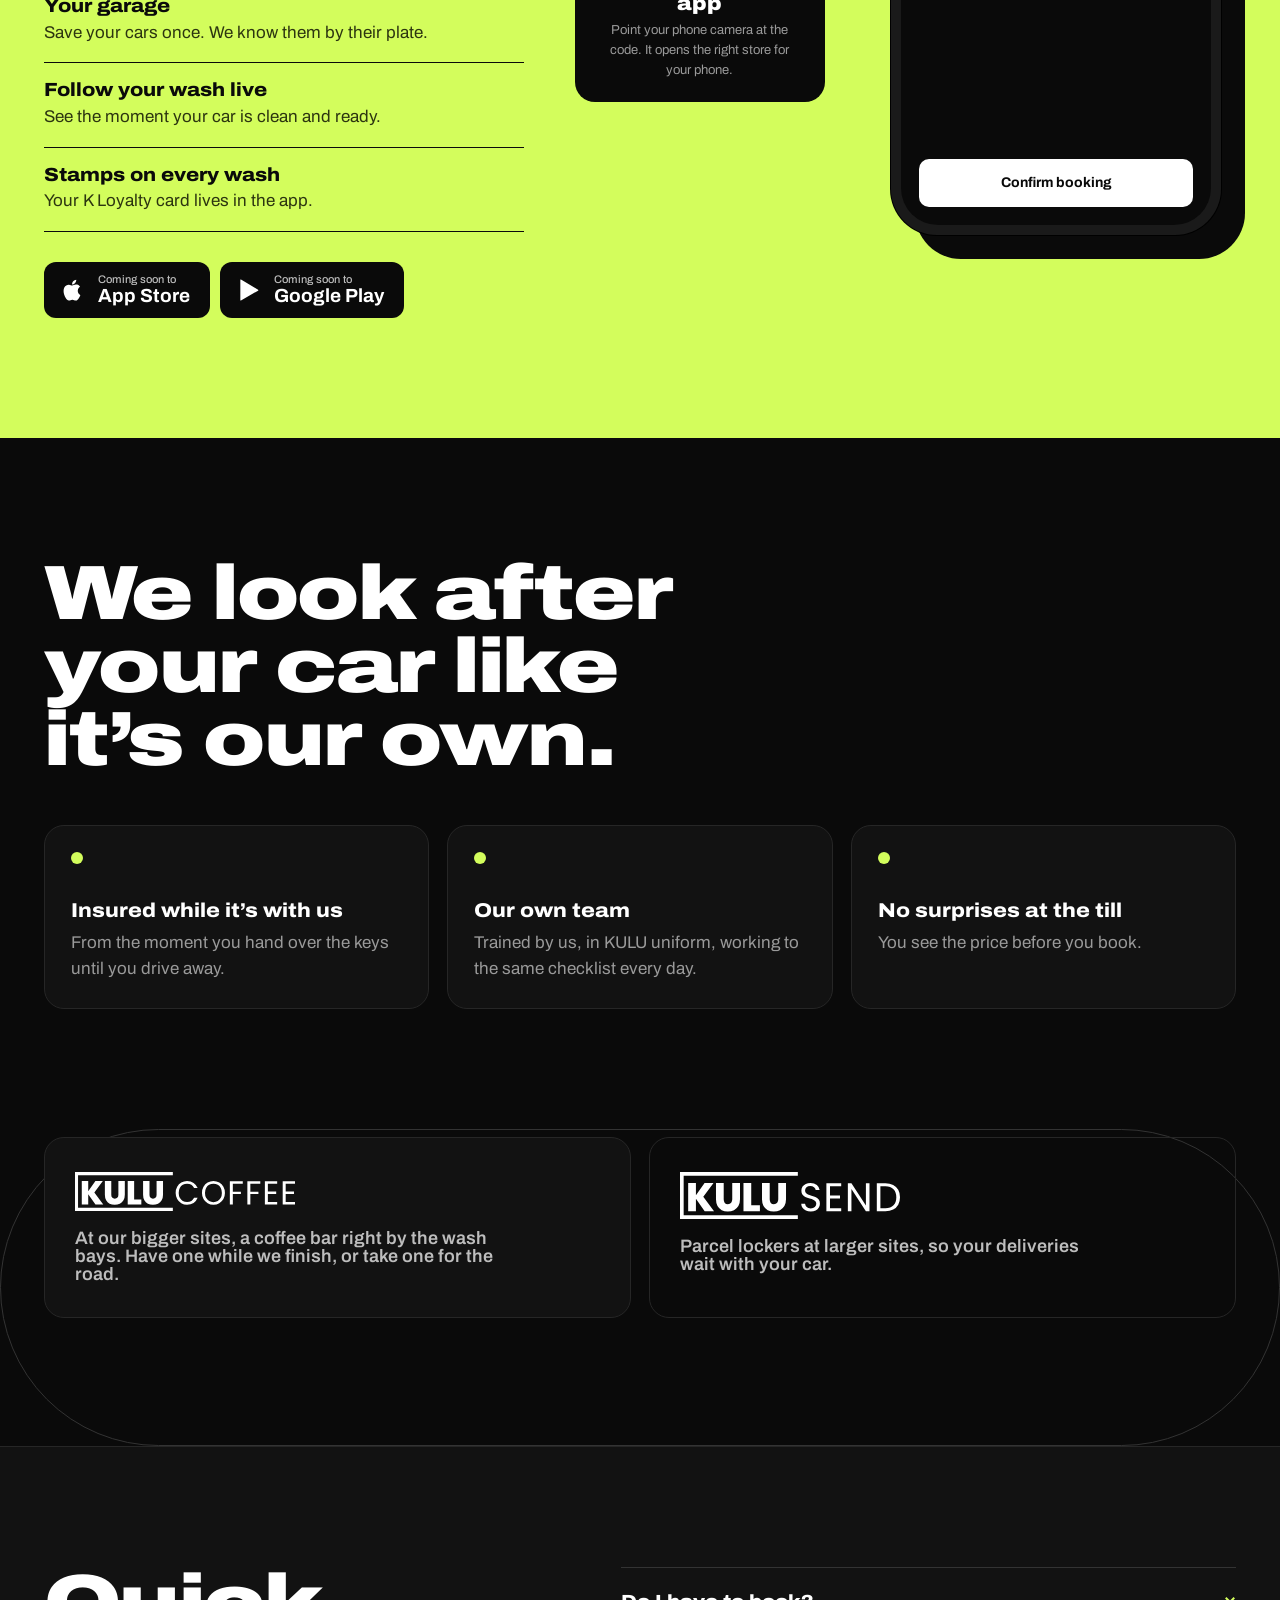
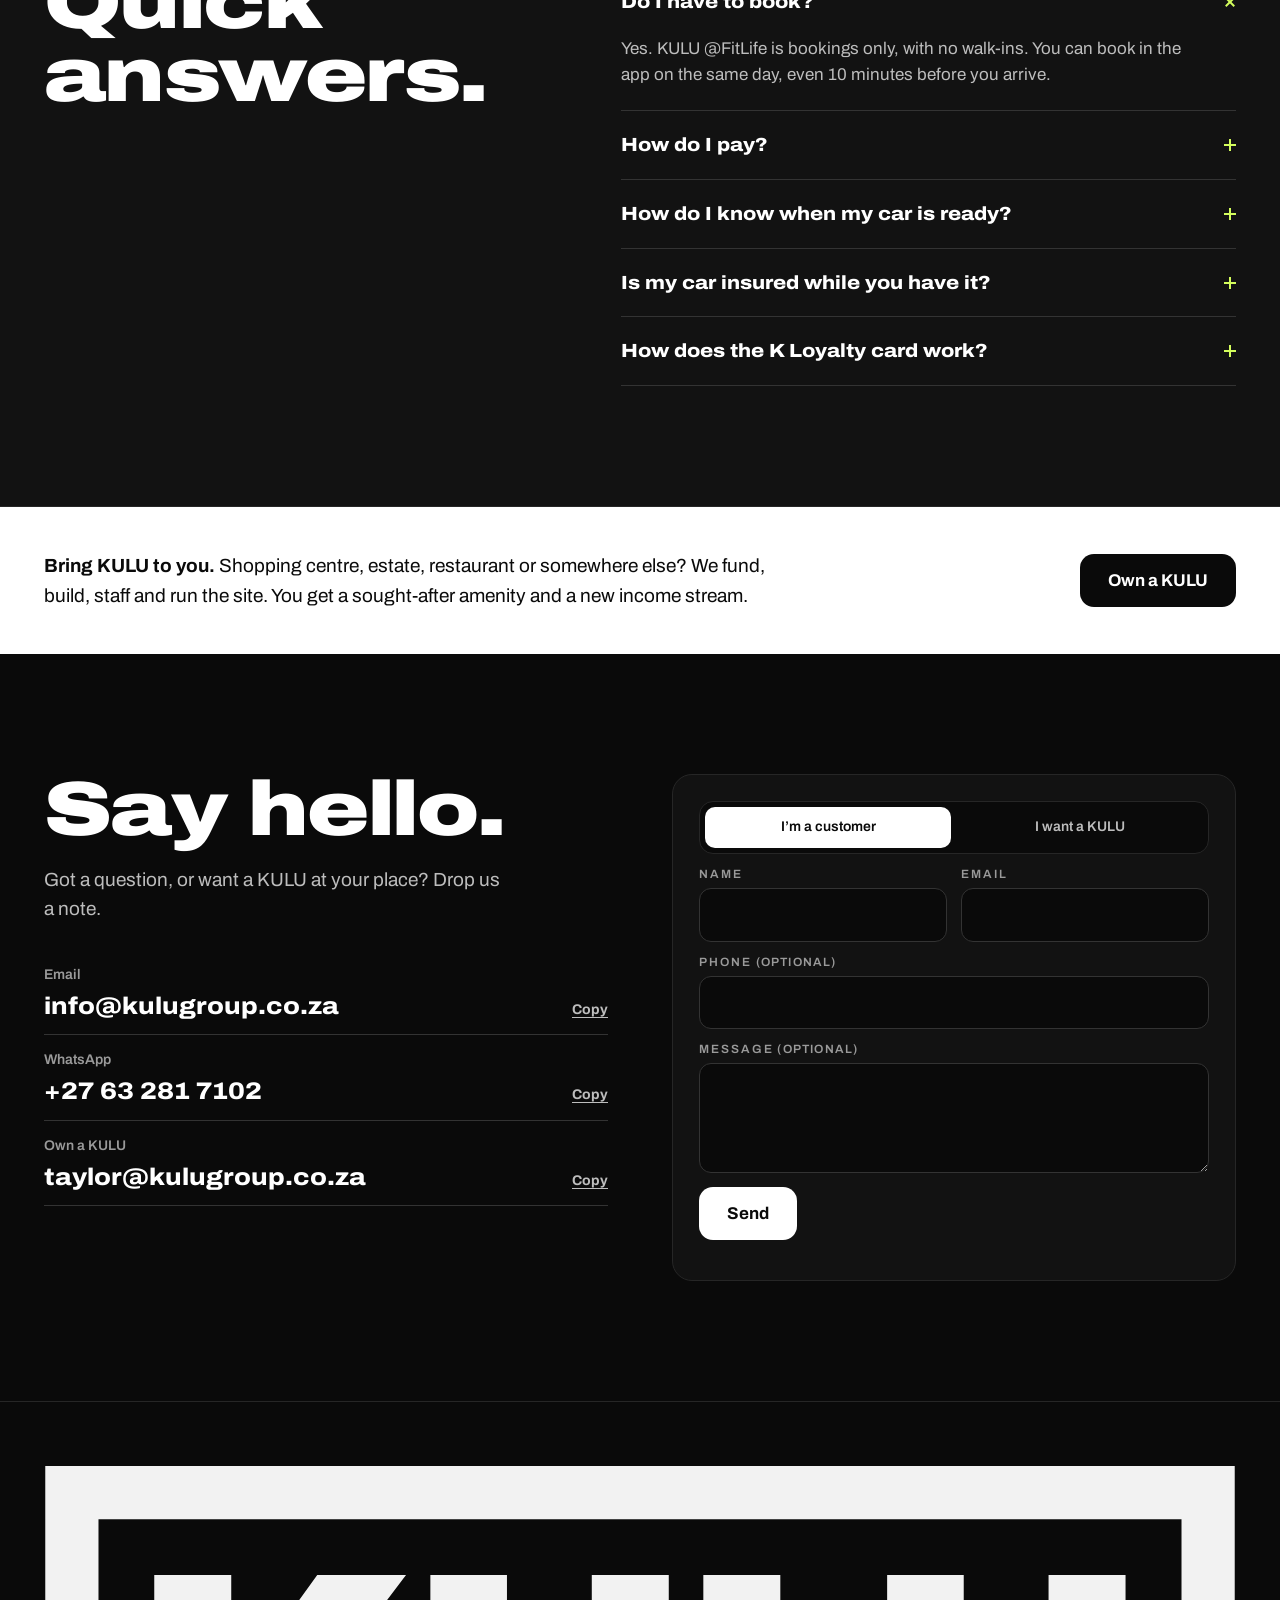
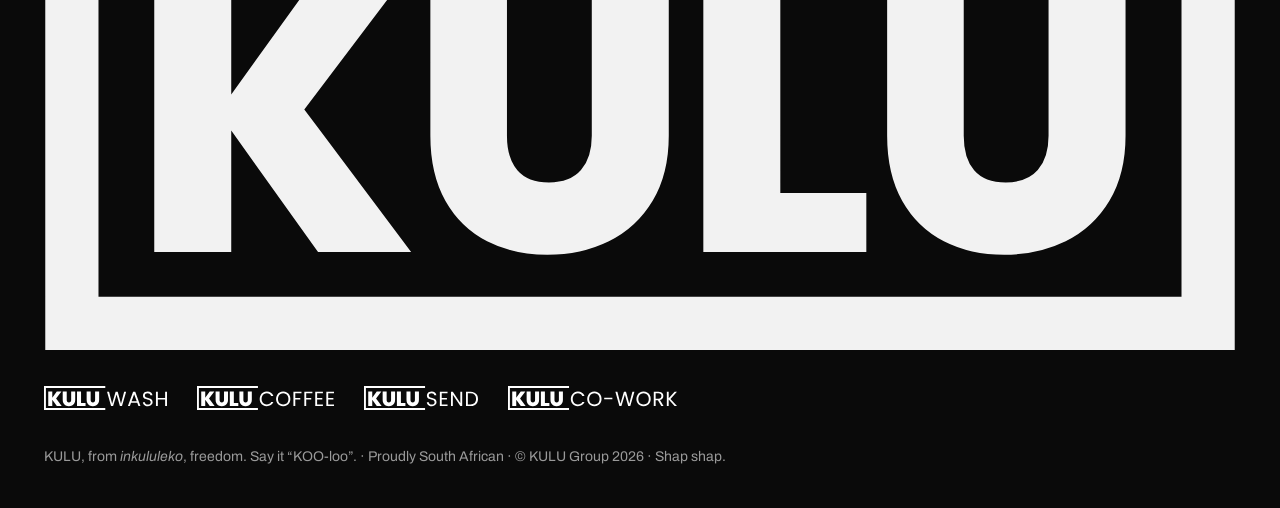
==== commit 47b24e41: "Quick answers: remove FitLife membership question (covered in the FitLife section) Co-Authored-By: C" ====
--- a/index.html
+++ b/index.html
@@ -295,7 +295,6 @@
     <h2>Quick answers.</h2>
     <div class="qs">
       <details open><summary>Do I have to book?</summary><p>Yes. KULU @FitLife is bookings only, with no walk‑ins. You can book in the app on the same day, even 10 minutes before you arrive.</p></details>
-      <details><summary>Do I need to be a FitLife member?</summary><p>No. Anyone can book a wash at KULU @FitLife, and you can grab a coffee at The Brew Crew while you wait.</p></details>
       <details><summary>How do I pay?</summary><p>By card or tap at the KULU counter when you collect your car. Paying in the app is coming soon.</p></details>
       <details><summary>How do I know when my car is ready?</summary><p>Follow your wash live under Bookings in the app. We’ll show you when your car is clean and ready.</p></details>
       <details><summary>Is my car insured while you have it?</summary><p>Yes. From the moment you hand over the keys until you drive away.</p></details>
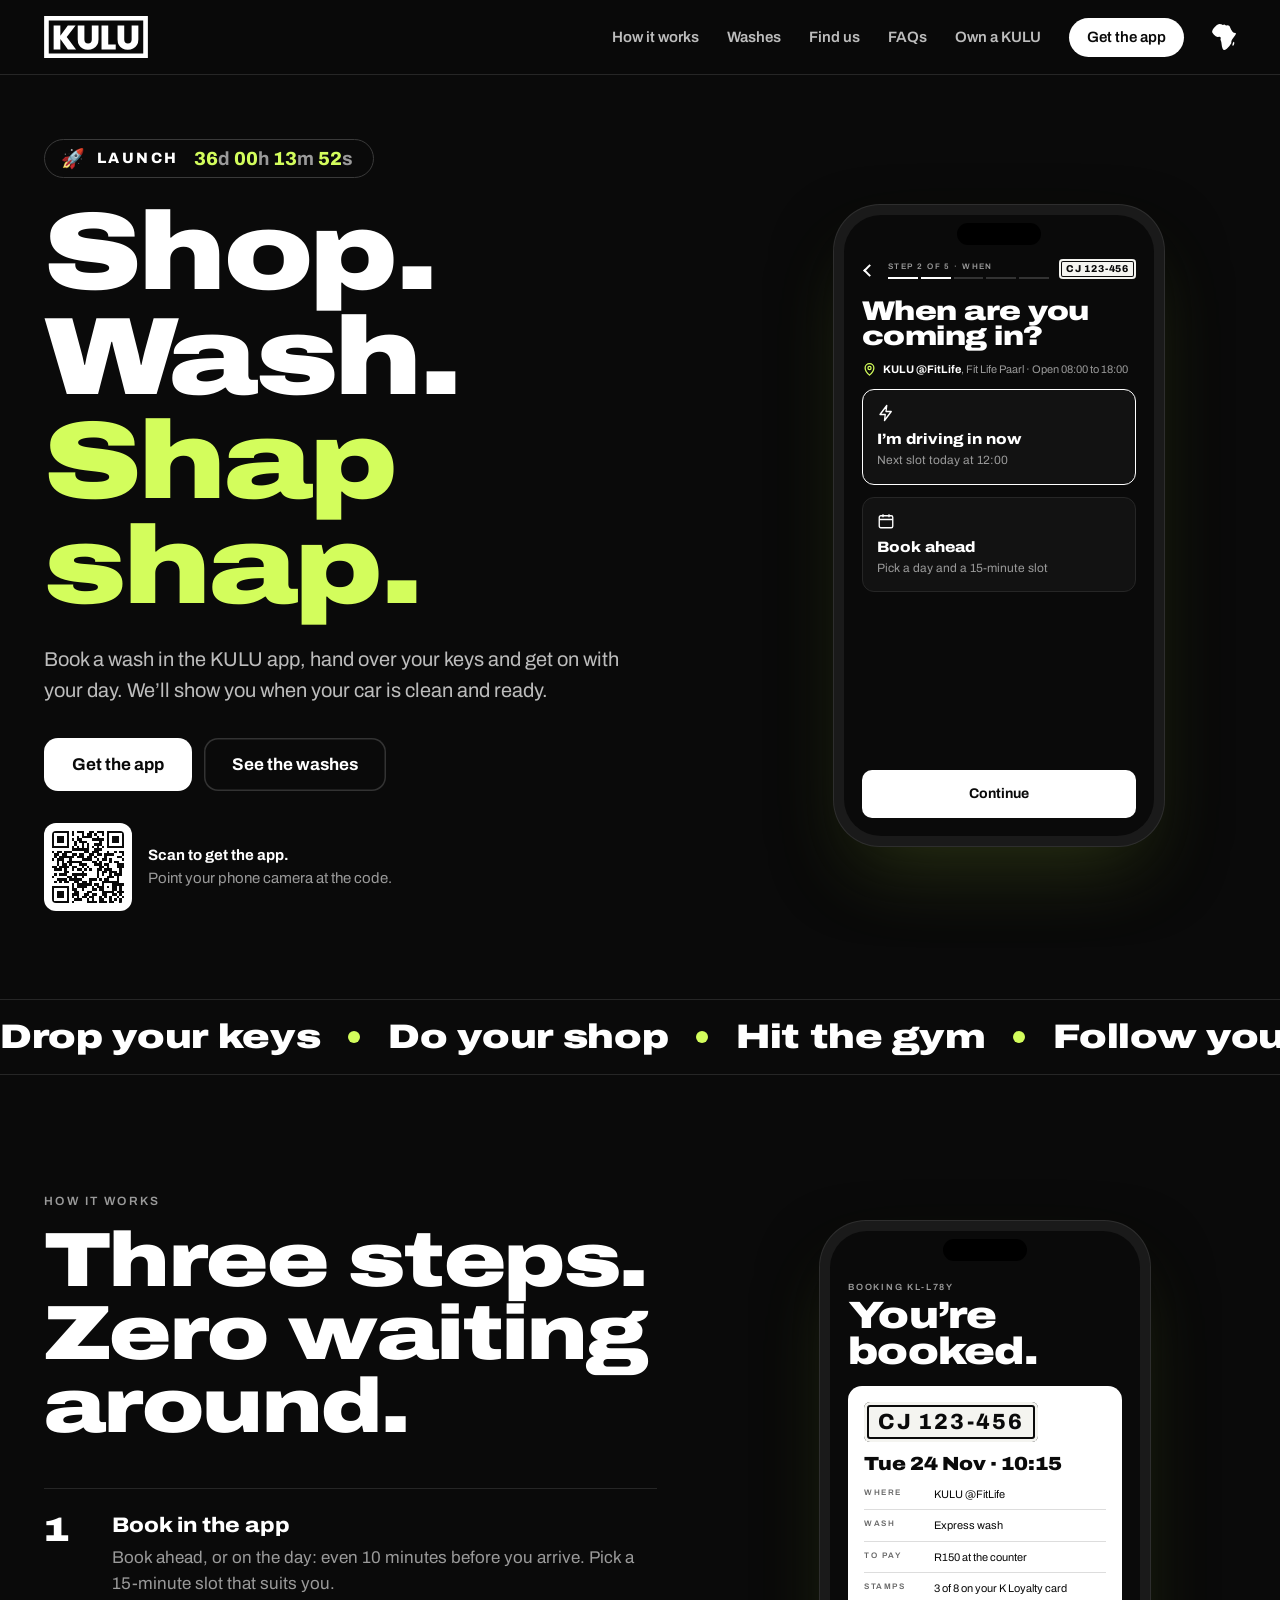
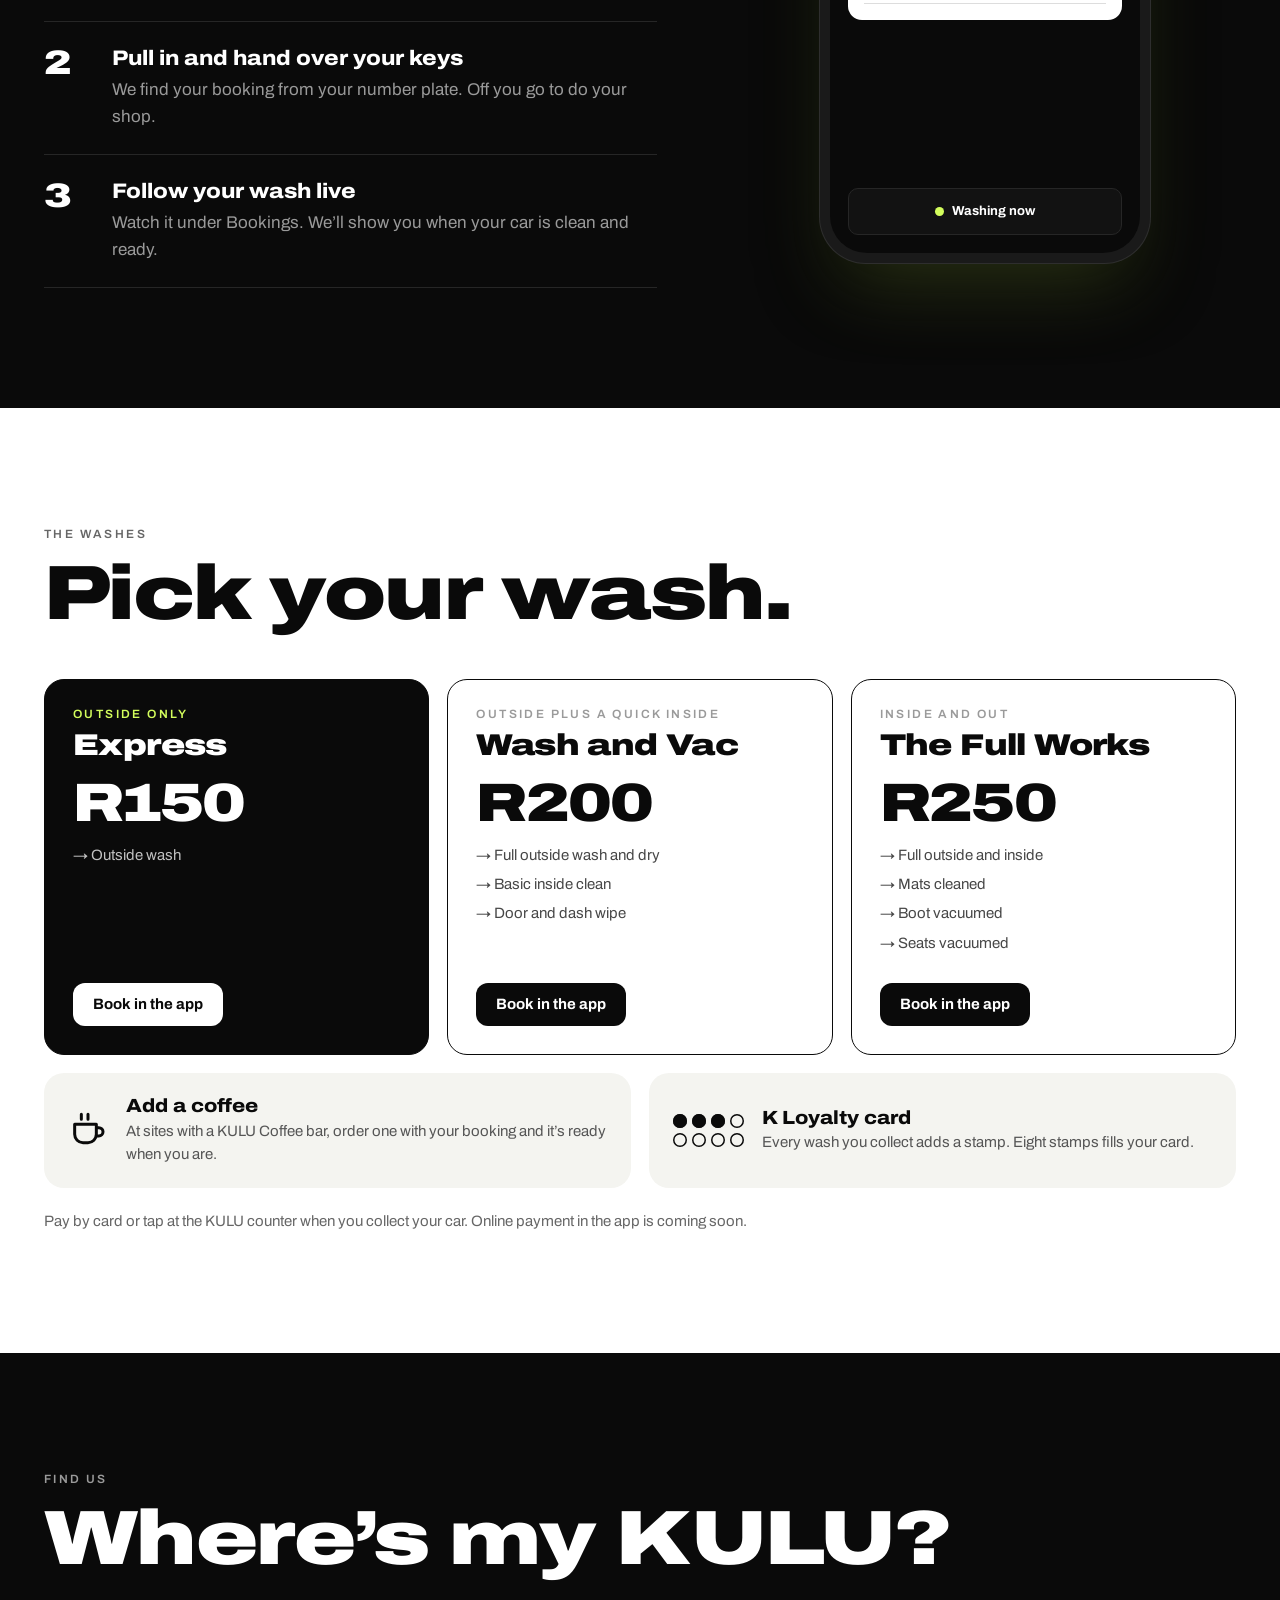
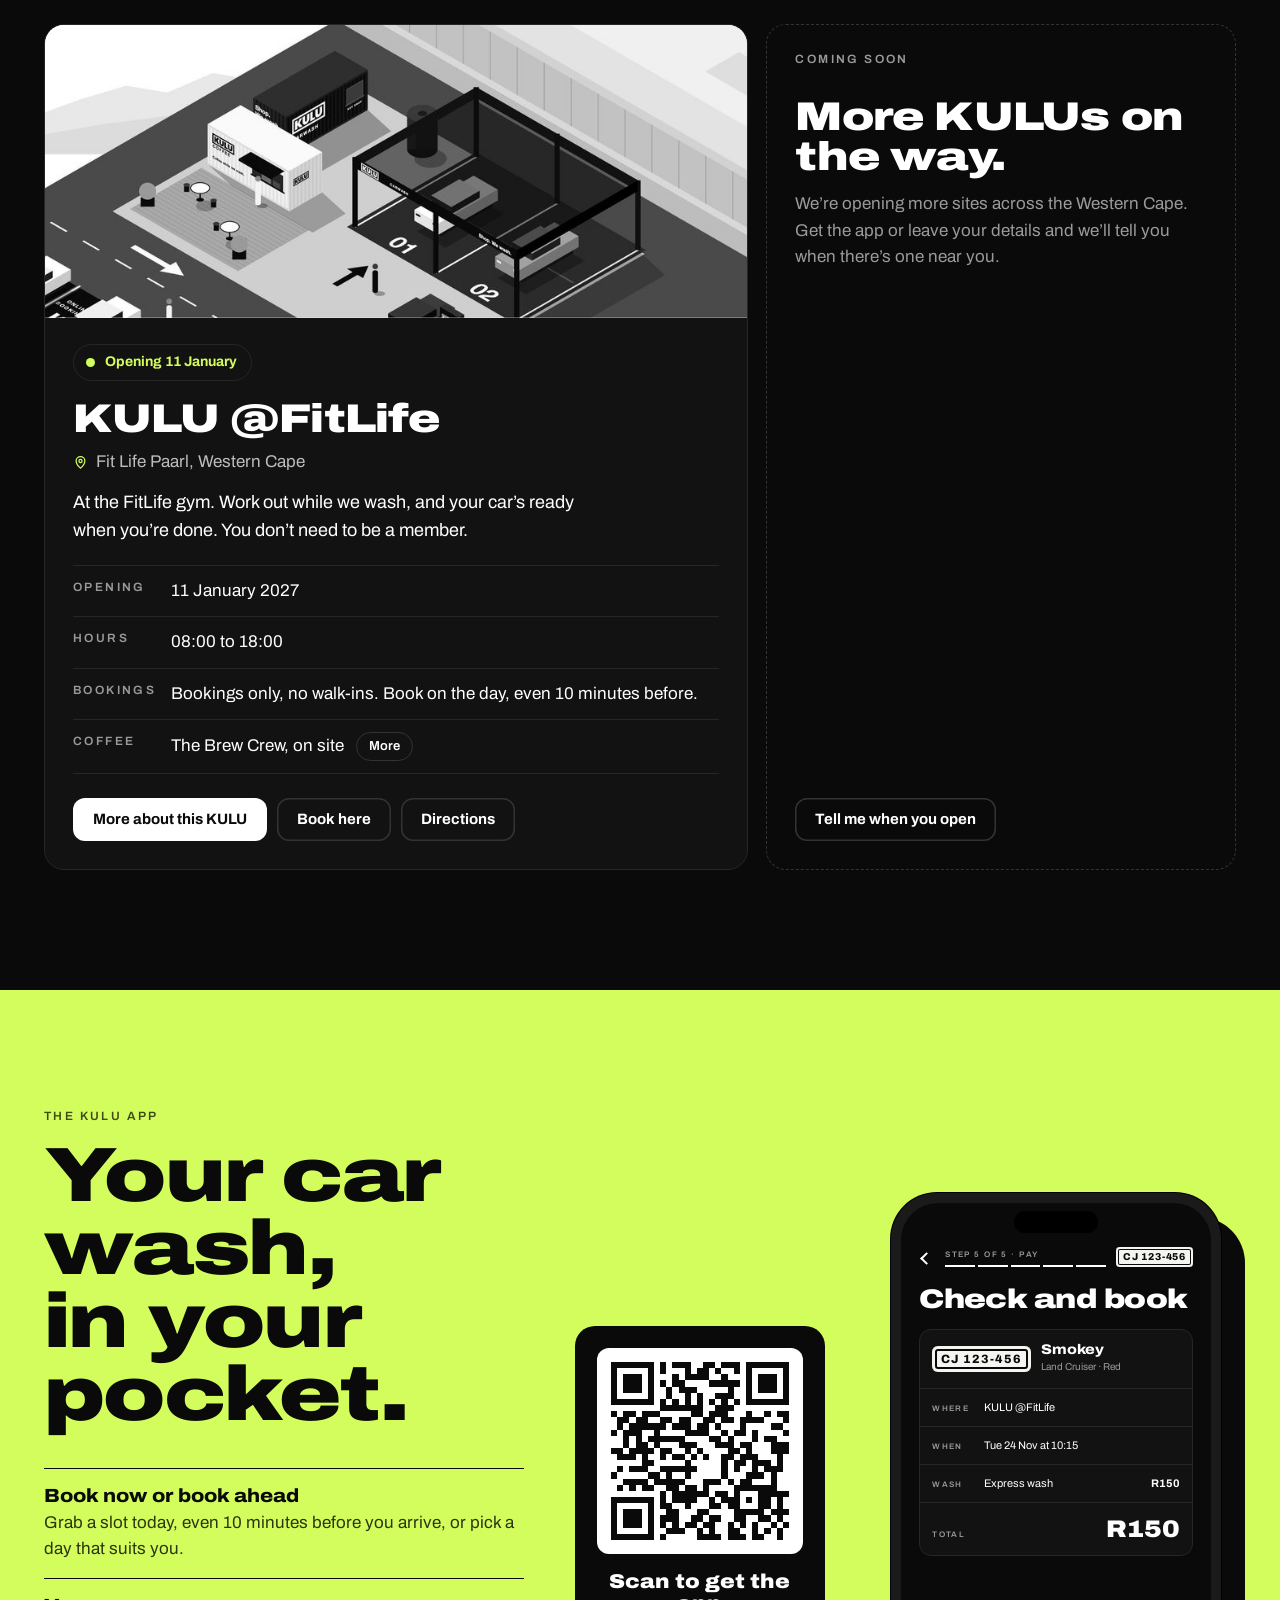
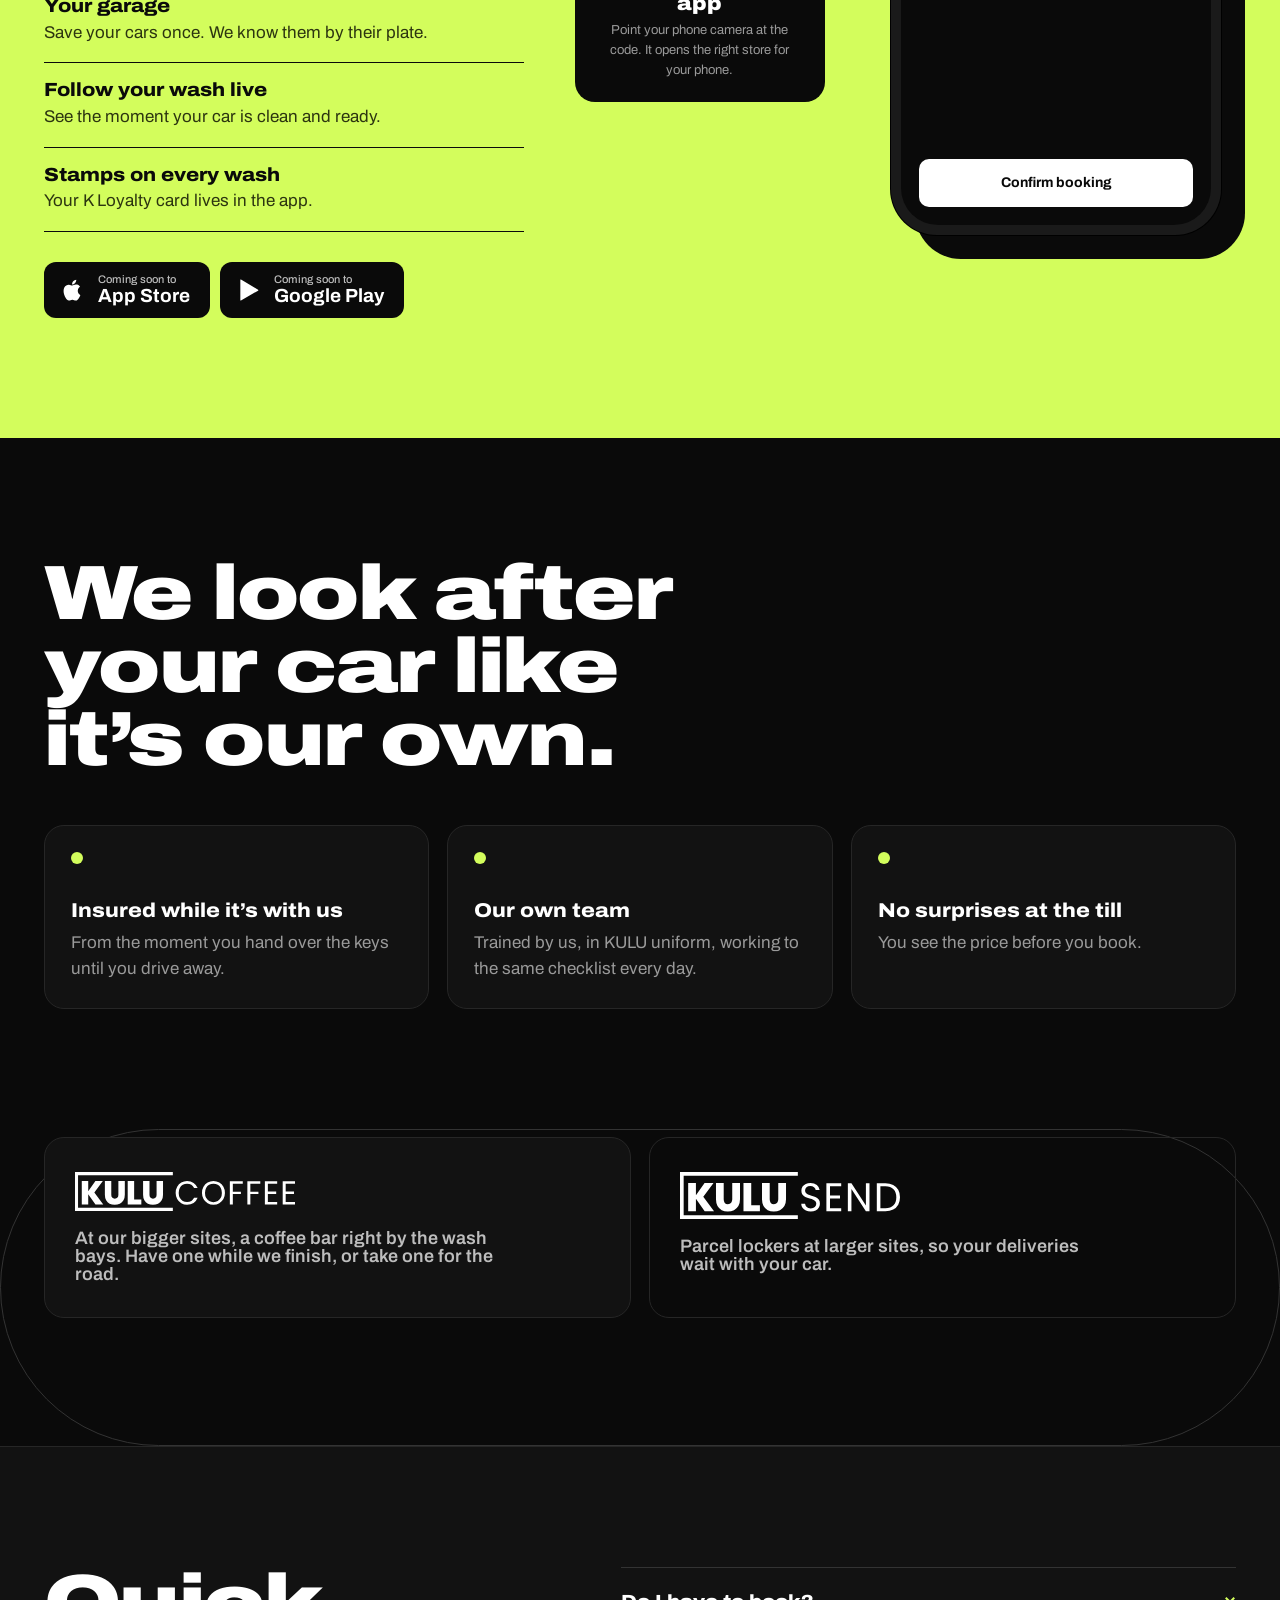
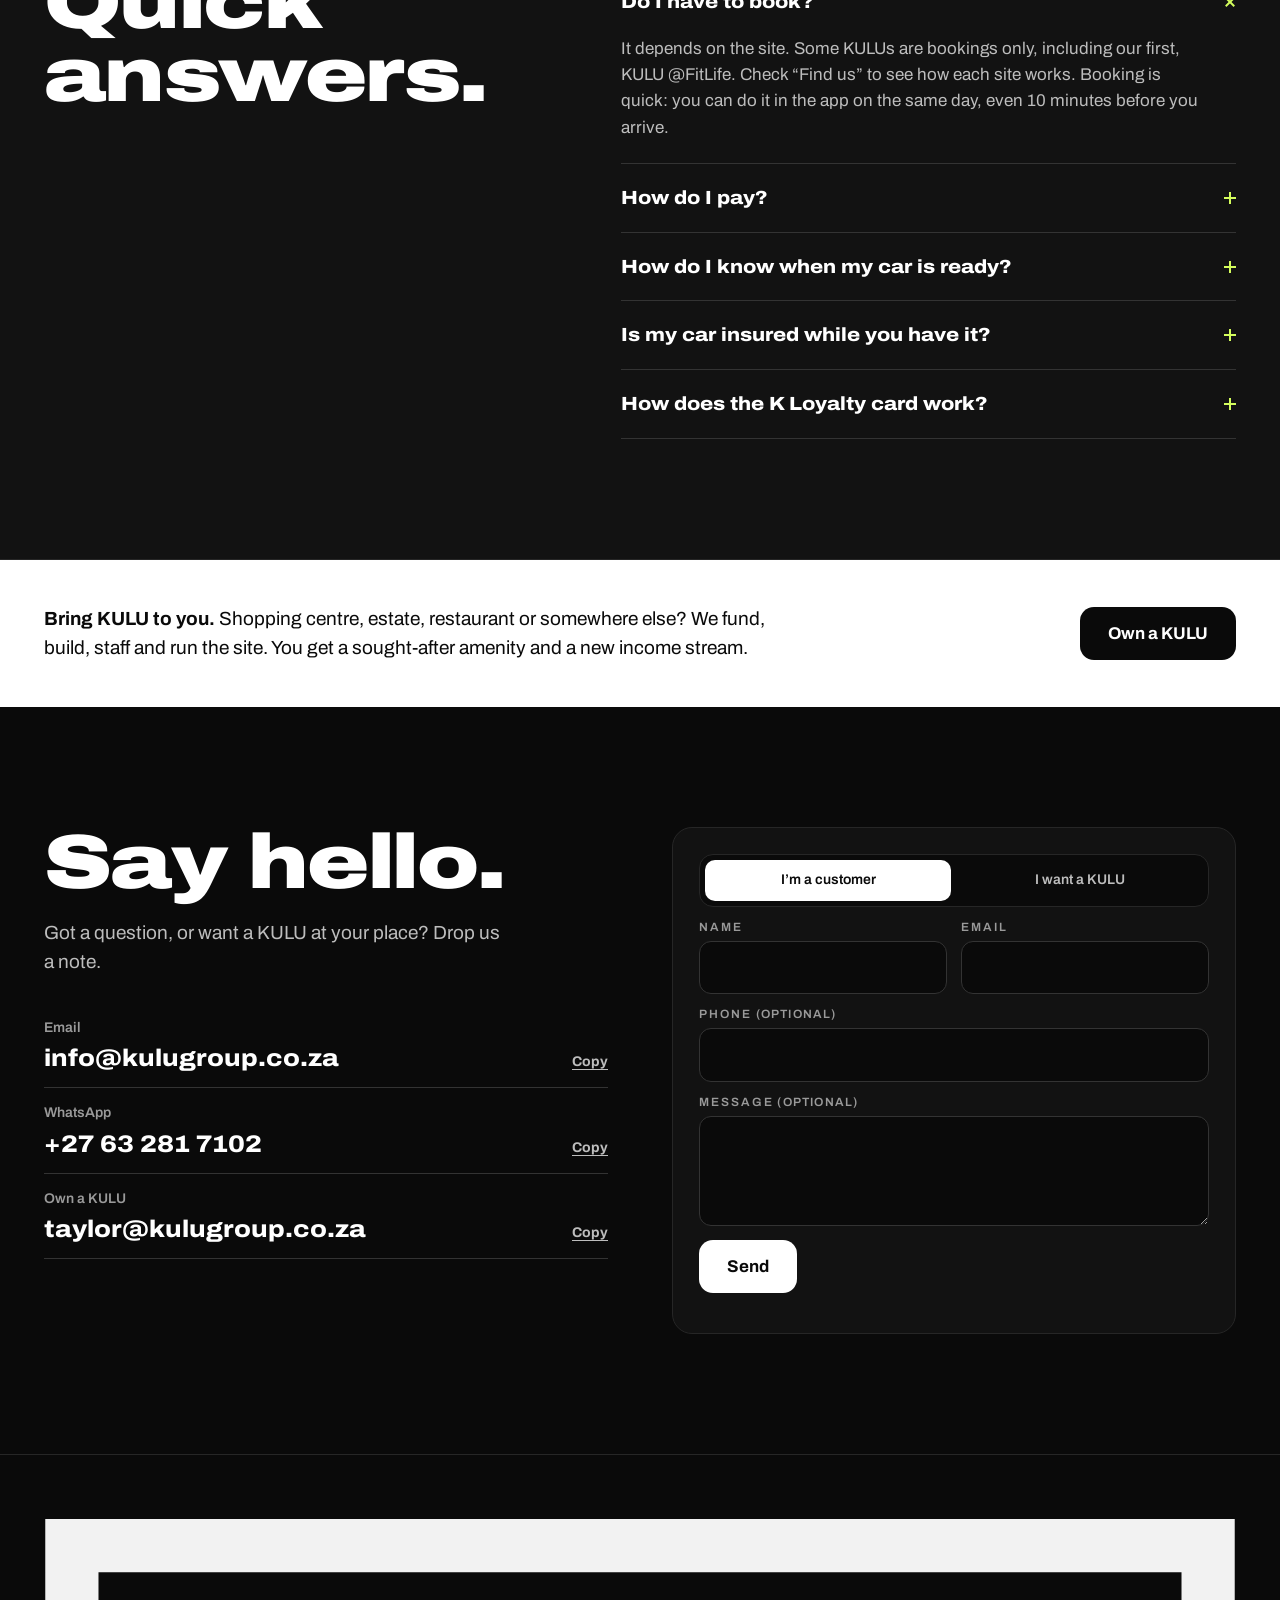
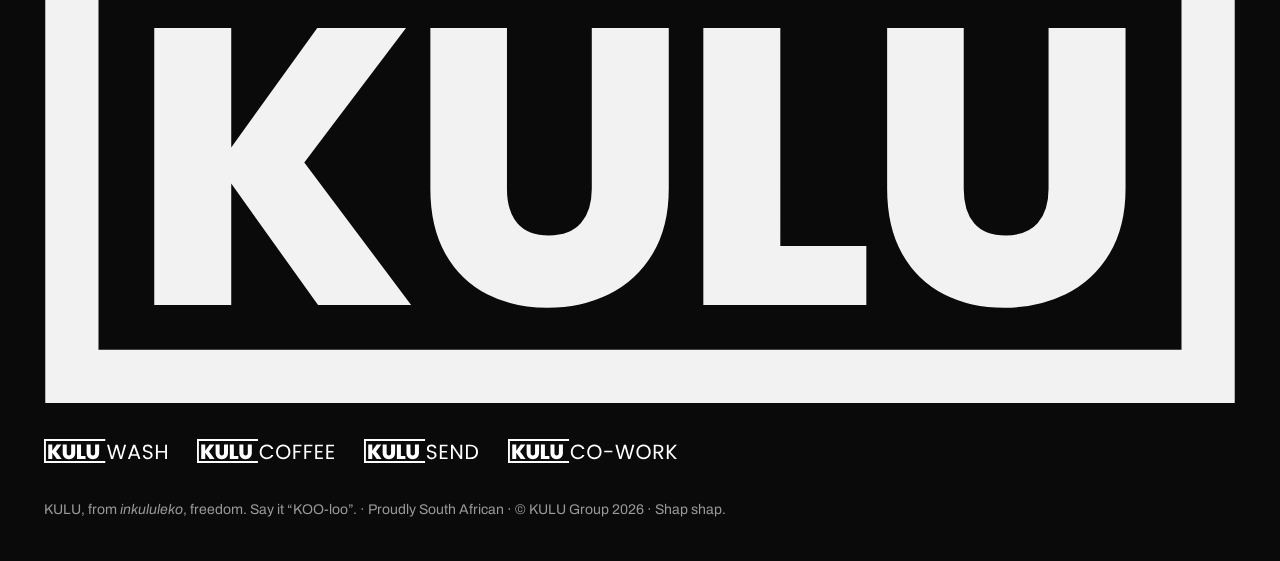
==== commit 667d1433: "Quick answers: make 'Do I have to book?' general, naming FitLife as bookings only Co-Authored-By: Cl" ====
--- a/index.html
+++ b/index.html
@@ -294,7 +294,7 @@
   <div class="in">
     <h2>Quick answers.</h2>
     <div class="qs">
-      <details open><summary>Do I have to book?</summary><p>Yes. KULU @FitLife is bookings only, with no walk‑ins. You can book in the app on the same day, even 10 minutes before you arrive.</p></details>
+      <details open><summary>Do I have to book?</summary><p>It depends on the site. Some KULUs are bookings only, including our first, KULU @FitLife. Check “Find us” to see how each site works. Booking is quick: you can do it in the app on the same day, even 10 minutes before you arrive.</p></details>
       <details><summary>How do I pay?</summary><p>By card or tap at the KULU counter when you collect your car. Paying in the app is coming soon.</p></details>
       <details><summary>How do I know when my car is ready?</summary><p>Follow your wash live under Bookings in the app. We’ll show you when your car is clean and ready.</p></details>
       <details><summary>Is my car insured while you have it?</summary><p>Yes. From the moment you hand over the keys until you drive away.</p></details>
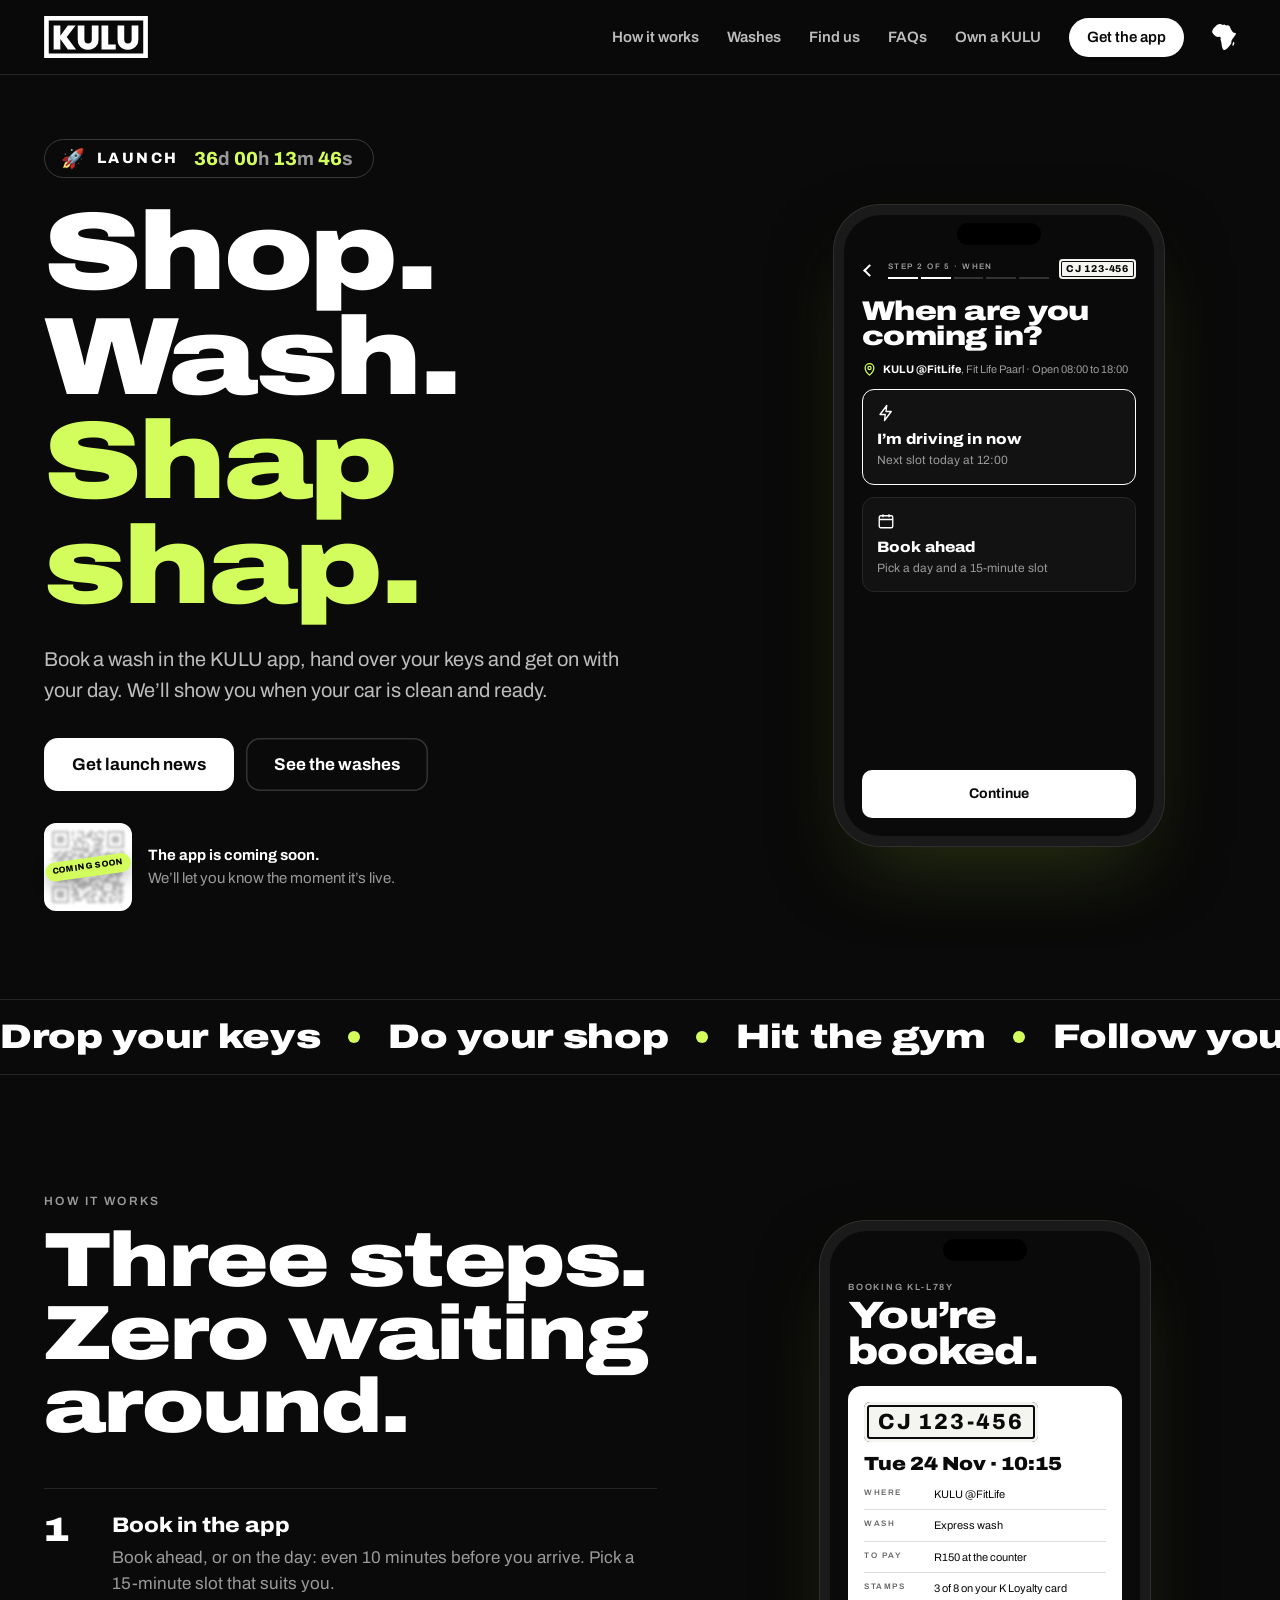
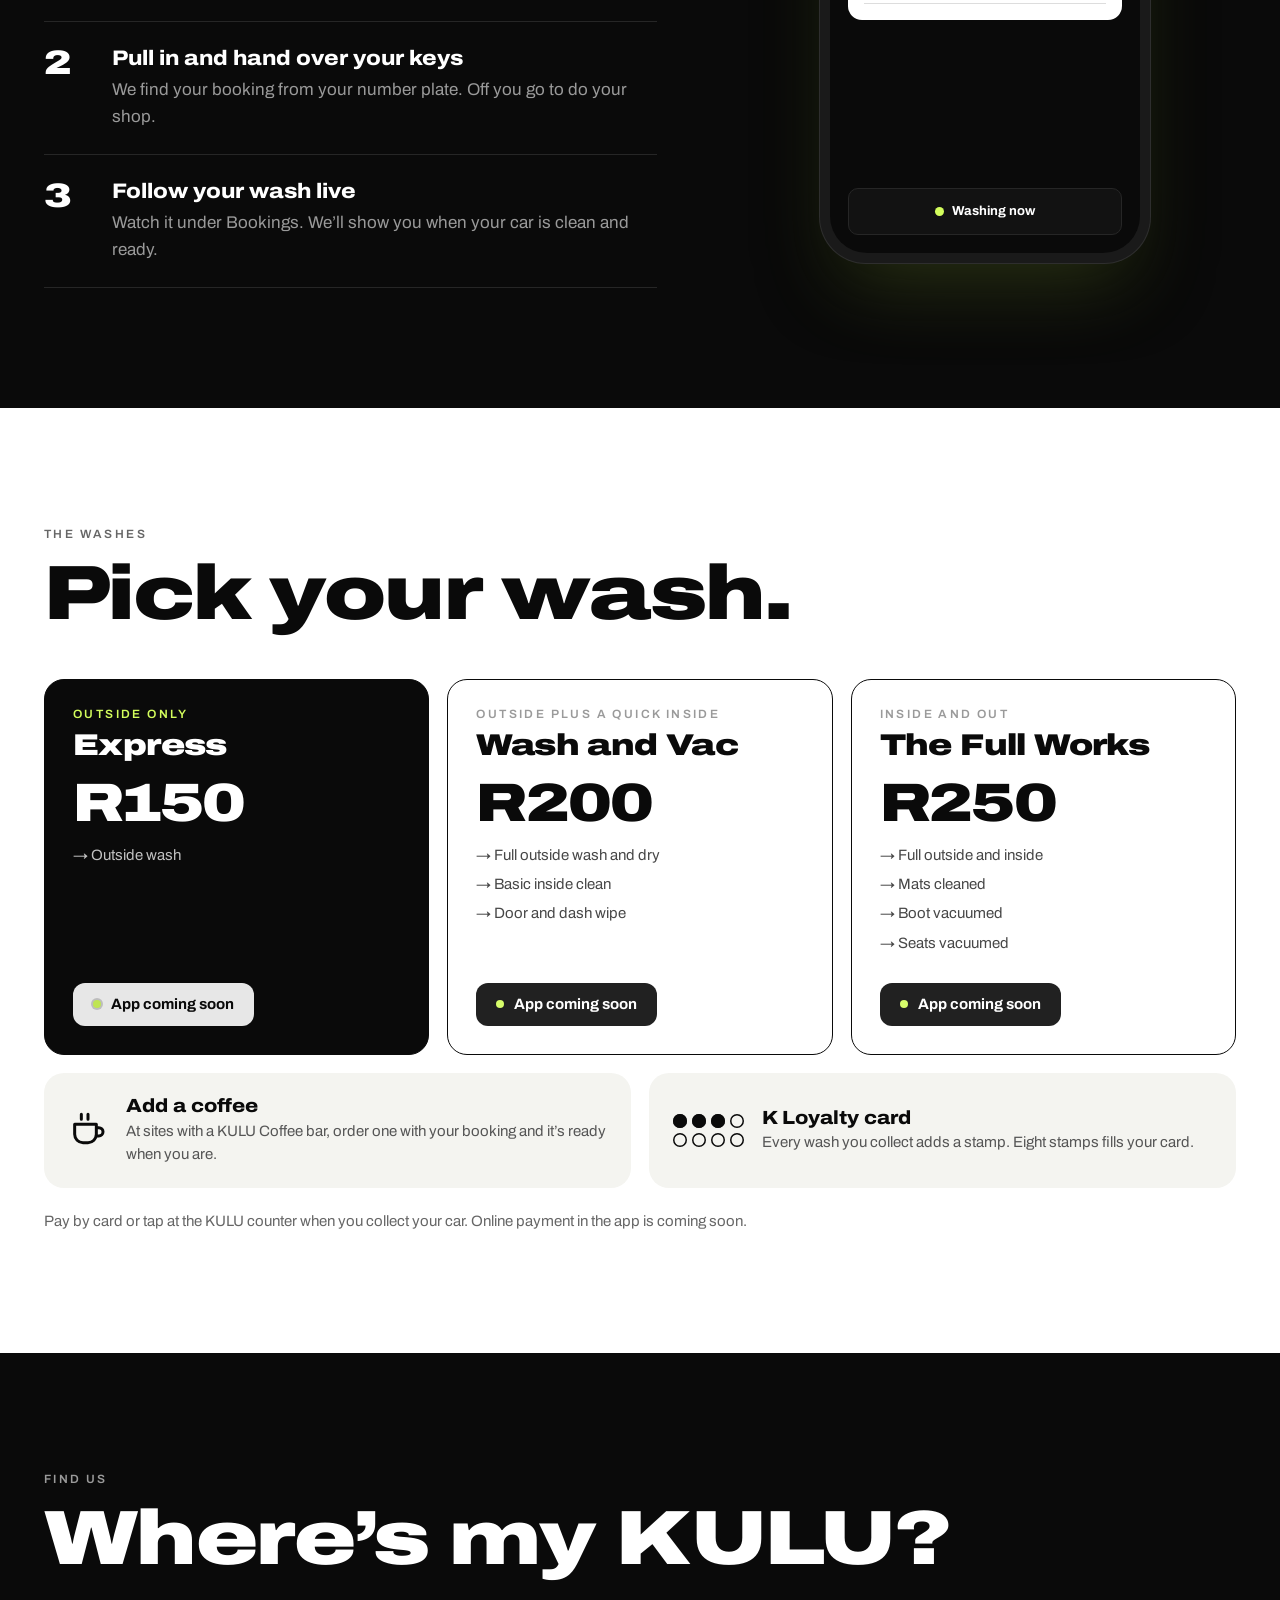
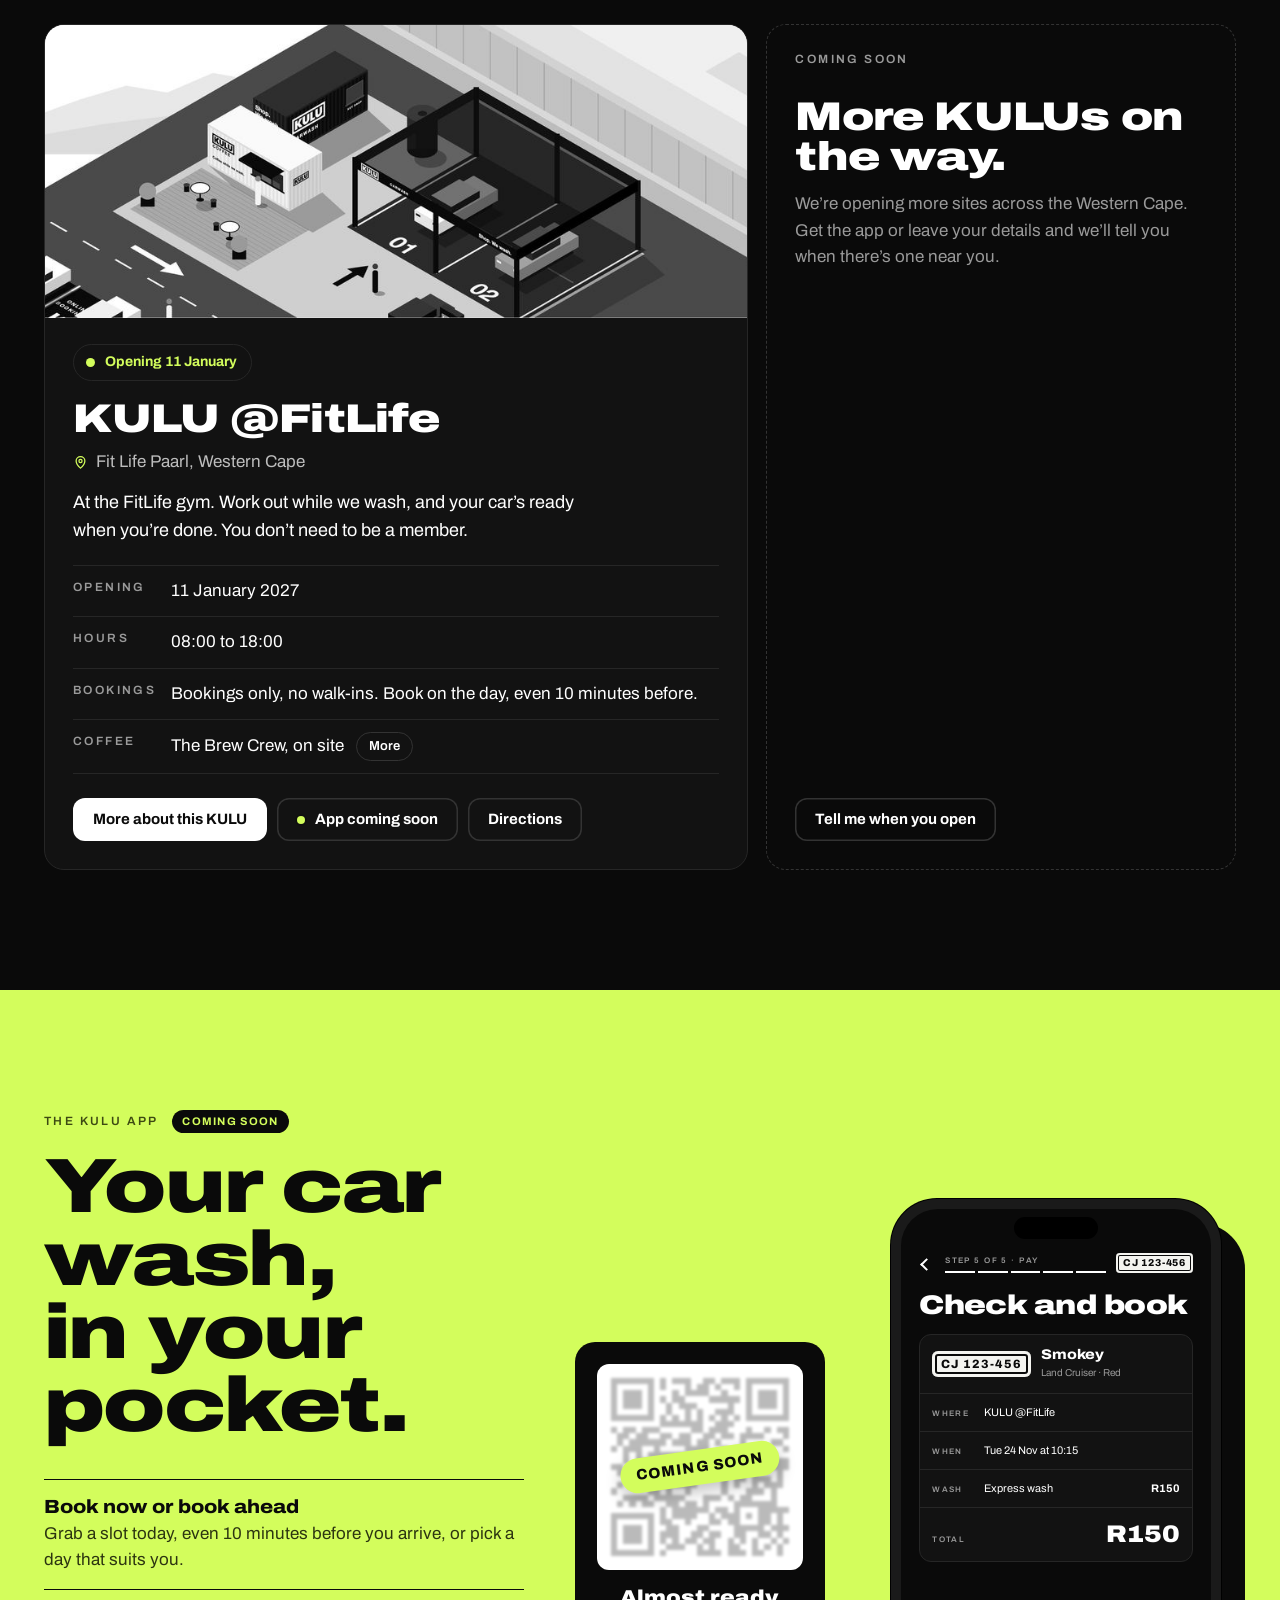
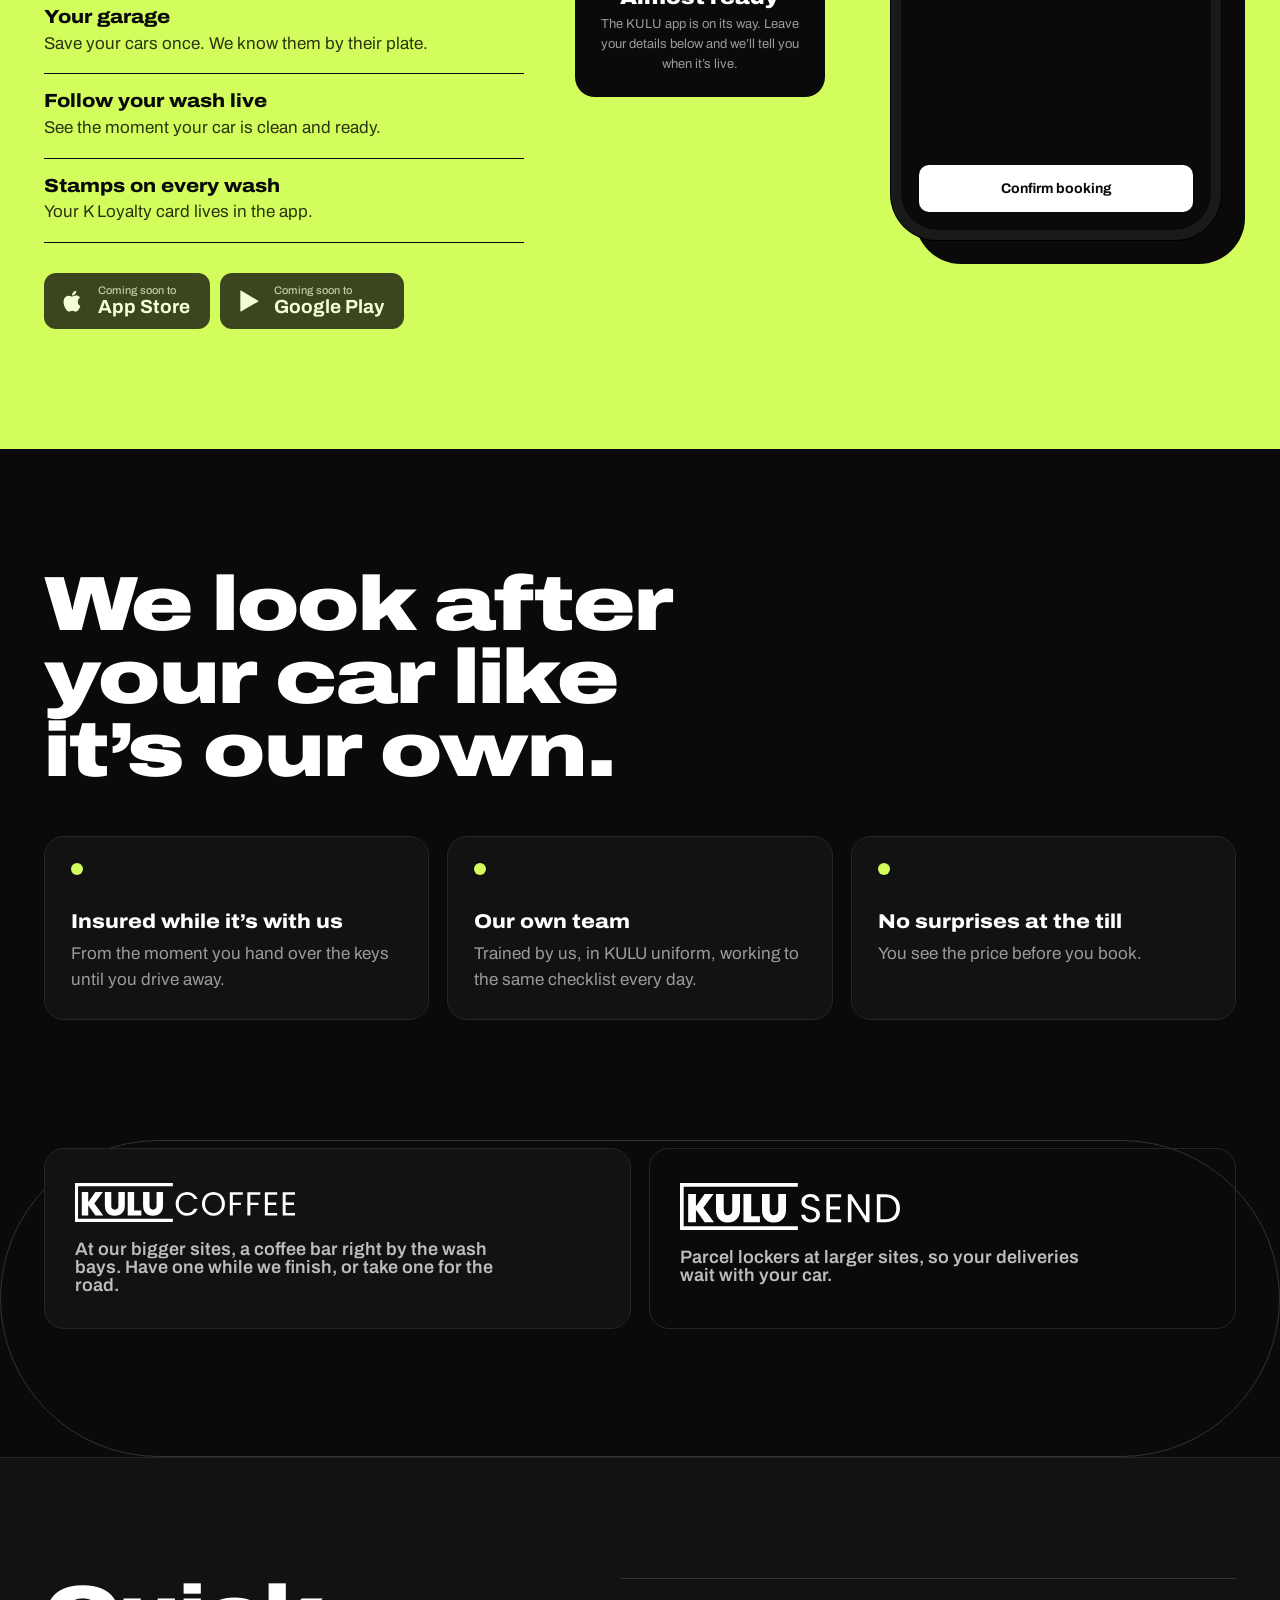
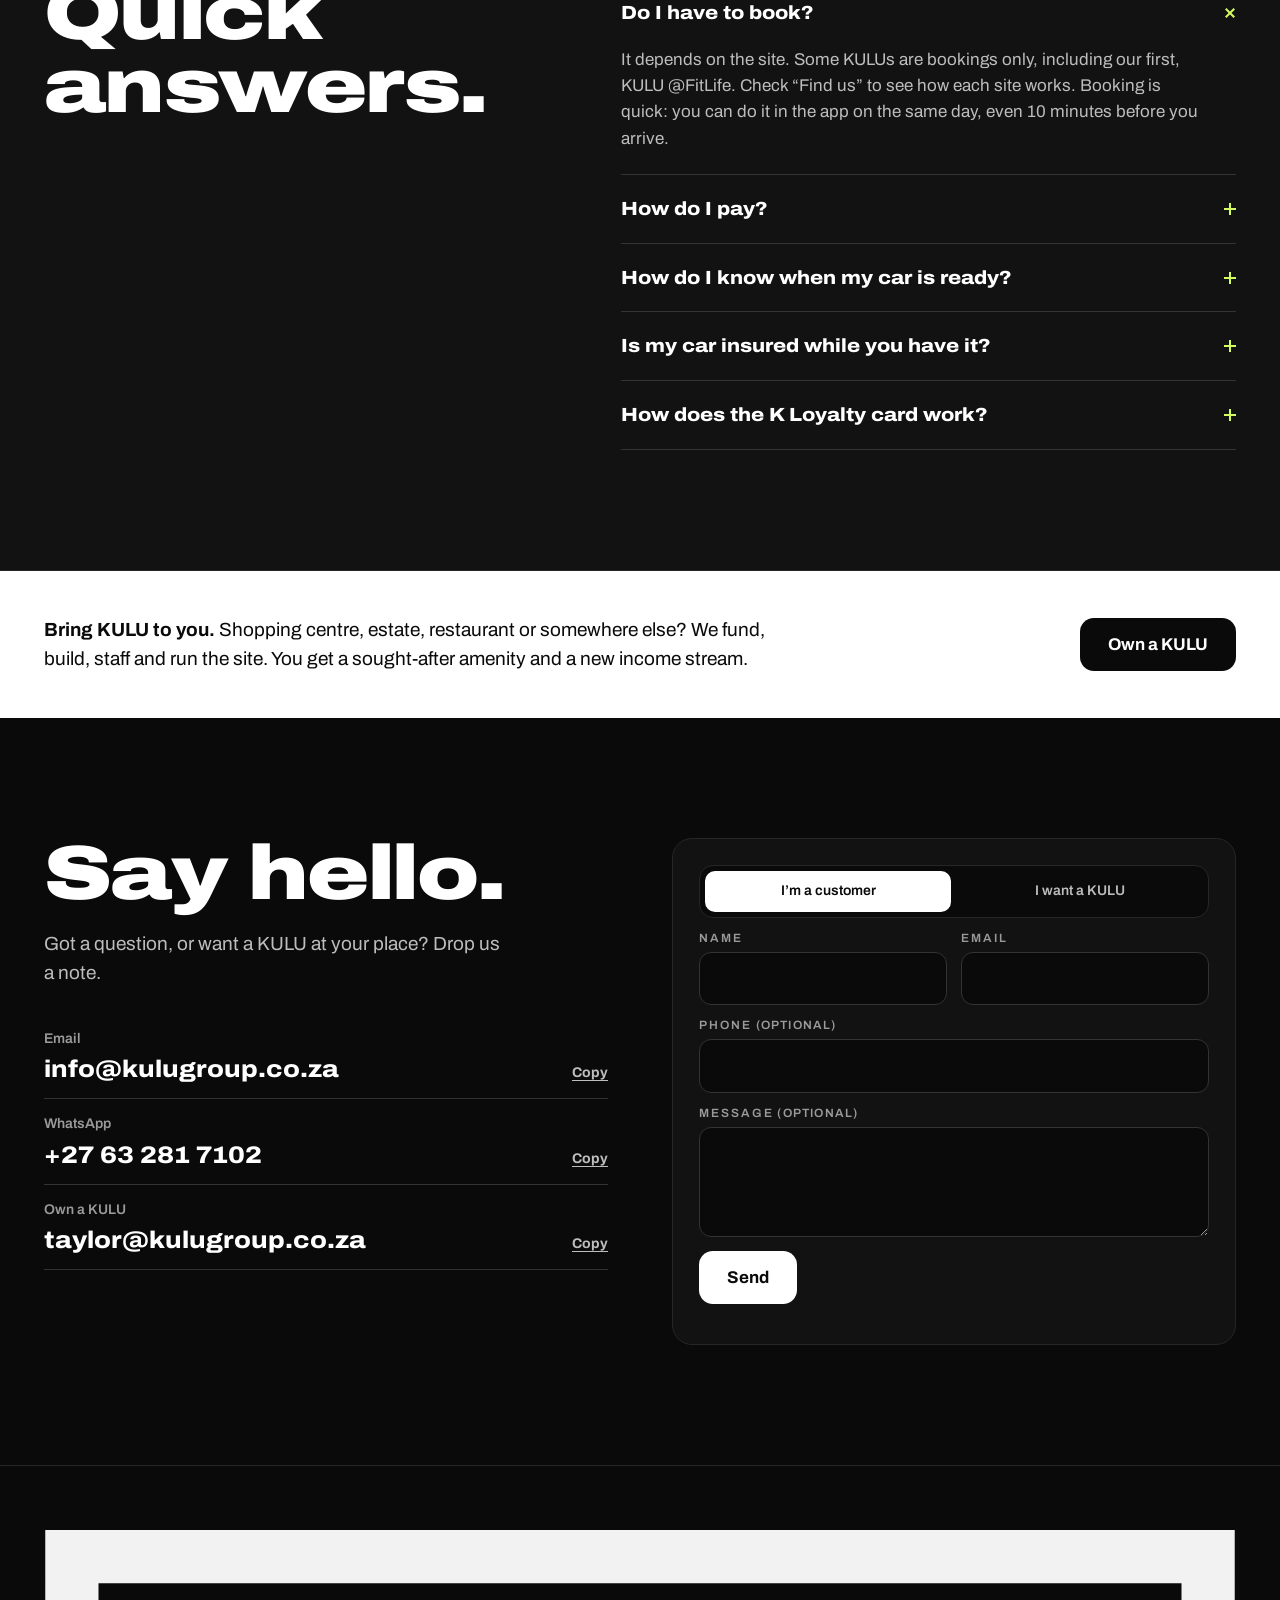
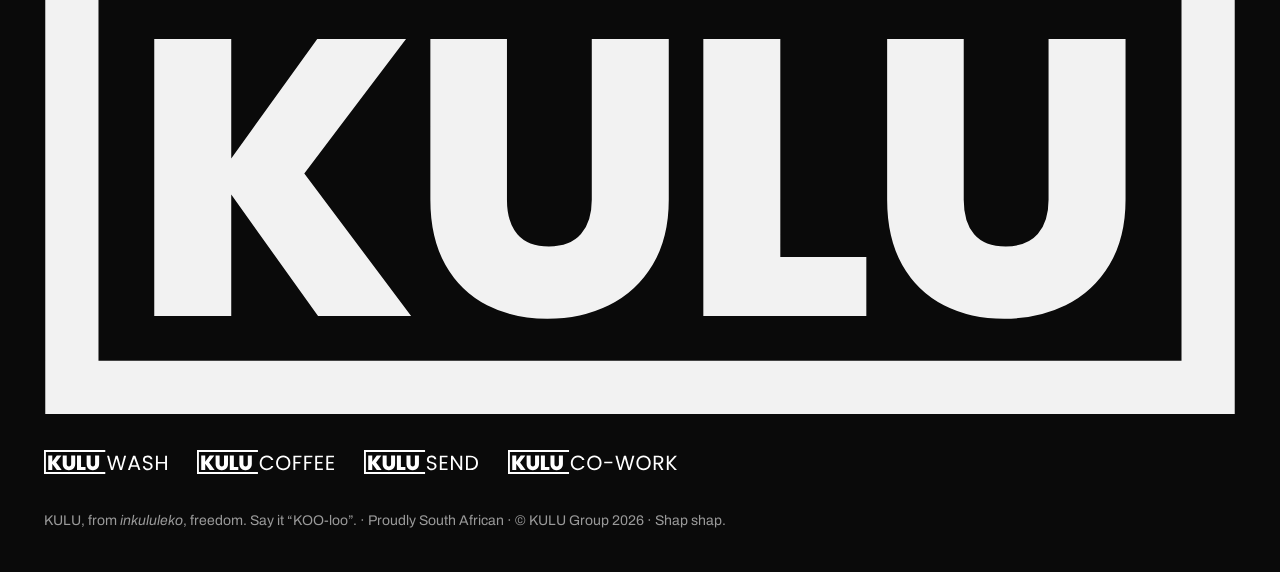
==== commit 37bcd45b: "App not live yet: coming-soon QR codes and booking buttons Defaults to 'App coming soon' until a sto" ====
--- a/index.html
+++ b/index.html
@@ -65,12 +65,12 @@
       <h1>Shop.<br>Wash.<br><span class="lime">Shap shap.</span></h1>
       <p class="lede">Book a wash in the KULU app, hand over your keys and get on with your day. We’ll show you when your car is clean and ready.</p>
       <div class="cta">
-        <a class="btn" href="#app">Get the app</a>
+        <a class="btn" href="#hello" data-live-text="Get the app" data-live-href="#app">Get launch news</a>
         <a class="btn ghost" href="#washes">See the washes</a>
       </div>
       <div class="qr-mini">
-        <img src="/assets/images/qr-app.svg" alt="QR code linking to the KULU app" width="29" height="29">
-        <p><b>Scan to get the app.</b> Point your phone camera at the code.</p>
+        <span class="qr-wrap soon"><img src="/assets/images/qr-app.svg" alt="QR code linking to the KULU app" width="29" height="29"><span class="qr-badge">Coming soon</span></span>
+        <p><b data-live-text="Scan to get the app.">The app is coming soon.</b> <span data-live-text="Point your phone camera at the code.">We’ll let you know the moment it’s live.</span></p>
       </div>
     </div>
 
@@ -135,21 +135,21 @@
         <h3>Express</h3>
         <p class="price">R150</p>
         <ul><li>Outside wash</li></ul>
-        <a class="btn sm" href="#app">Book in the app</a>
+        <a class="btn sm soon" aria-disabled="true" data-live-text="Book in the app" data-live-href="/app/">App coming soon</a>
       </article>
       <article class="wash">
         <p class="wk">Outside plus a quick inside</p>
         <h3>Wash and Vac</h3>
         <p class="price">R200</p>
         <ul><li>Full outside wash and dry</li><li>Basic inside clean</li><li>Door and dash wipe</li></ul>
-        <a class="btn sm" href="#app">Book in the app</a>
+        <a class="btn sm soon" aria-disabled="true" data-live-text="Book in the app" data-live-href="/app/">App coming soon</a>
       </article>
       <article class="wash">
         <p class="wk">Inside and out</p>
         <h3>The Full Works</h3>
         <p class="price">R250</p>
         <ul><li>Full outside and inside</li><li>Mats cleaned</li><li>Boot vacuumed</li><li>Seats vacuumed</li></ul>
-        <a class="btn sm" href="#app">Book in the app</a>
+        <a class="btn sm soon" aria-disabled="true" data-live-text="Book in the app" data-live-href="/app/">App coming soon</a>
       </article>
     </div>
     <div class="extras">
@@ -181,7 +181,7 @@
           </dl>
           <div class="row">
             <button class="btn sm" type="button" data-dialog="site-fitlife">More about this KULU</button>
-            <a class="btn sm ghost" href="#app">Book here</a>
+            <a class="btn sm ghost soon" aria-disabled="true" data-live-text="Book here" data-live-href="/app/">App coming soon</a>
             <a class="btn sm ghost" href="https://www.google.com/maps/search/?api=1&amp;query=Fit+Life+Paarl" target="_blank" rel="noopener">Directions</a>
           </div>
         </div>
@@ -224,7 +224,7 @@
     </dl>
 
     <div class="row">
-      <a class="btn sm" href="#app" data-dialog-close>Book in the app</a>
+      <a class="btn sm soon" aria-disabled="true" data-live-text="Book in the app" data-live-href="/app/">App coming soon</a>
       <a class="btn sm ghost" href="https://www.google.com/maps/search/?api=1&amp;query=Fit+Life+Paarl" target="_blank" rel="noopener">Directions</a>
     </div>
   </div>
@@ -234,7 +234,7 @@
 <section class="app" id="app">
   <div class="in">
     <div class="app-copy">
-      <p class="k">The KULU app</p>
+      <p class="k">The KULU app <span class="soon-tag" data-hide-live>Coming soon</span></p>
       <h2>Your car wash, in your pocket.</h2>
       <ul class="feats">
         <li><b>Book now or book ahead</b><span>Grab a slot today, even 10 minutes before you arrive, or pick a day that suits you.</span></li>
@@ -248,9 +248,9 @@
       </div>
     </div>
     <div class="qr-card">
-      <div class="qr"><img src="/assets/images/qr-app.svg" alt="QR code linking to the KULU app at kulugroup.co.za/app" width="29" height="29"></div>
-      <p class="qr-t">Scan to get the app</p>
-      <p class="qr-s">Point your phone camera at the code. It opens the right store for your phone.</p>
+      <div class="qr qr-wrap soon"><img src="/assets/images/qr-app.svg" alt="QR code linking to the KULU app at kulugroup.co.za/app" width="29" height="29"><span class="qr-badge">Coming soon</span></div>
+      <p class="qr-t" data-live-text="Scan to get the app">Almost ready</p>
+      <p class="qr-s" data-live-text="Point your phone camera at the code. It opens the right store for your phone.">The KULU app is on its way. Leave your details below and we’ll tell you when it’s live.</p>
     </div>
     <div class="phone app-phone" aria-hidden="true">
       <div class="screen">
--- a/css/app-landing.css
+++ b/css/app-landing.css
@@ -365,3 +365,23 @@
 .launch+h1{margin-top:22px}
 @media (max-width:400px){.launch{gap:9px;padding:8px 14px 8px 12px}.launch .lt{font-size:13px;letter-spacing:.12em}.launch .lv{font-size:17px}}
 @media (prefers-reduced-motion:reduce){.launch b.tick{animation:none}}
+
+/* app not live yet: "coming soon" states (removed by main.js once a store link is set) */
+.btn.soon{cursor:default;gap:10px}
+.btn.soon::before{content:"";width:8px;height:8px;border-radius:50%;background:var(--lime);box-shadow:0 0 0 2px rgba(0,0,0,.18);flex:none;animation:soonpulse 2s ease-in-out infinite}
+.btn.soon:hover{transform:none}
+.wash:not(:first-child) .btn.soon,.washes .btn.soon{opacity:.9}
+@keyframes soonpulse{50%{opacity:.35}}
+.store.soon{cursor:default;opacity:.75}
+.store.soon:hover{transform:none}
+.qr-wrap{position:relative;display:block}
+.qr-mini .qr-wrap{flex:none}
+.qr-wrap.soon img{filter:blur(1.5px);opacity:.28}
+.qr-badge{display:none}
+.qr-wrap.soon .qr-badge{display:block;position:absolute;left:50%;top:50%;transform:translate(-50%,-50%) rotate(-8deg);background:var(--lime);color:var(--bg);font:800 11px/1 var(--body);letter-spacing:.08em;text-transform:uppercase;padding:7px 10px;border-radius:999px;white-space:nowrap;box-shadow:0 6px 16px rgba(0,0,0,.25)}
+.qr-card .qr-wrap.soon .qr-badge{font-size:15px;padding:10px 16px}
+.soon-tag{display:inline-block;margin-left:10px;vertical-align:middle;background:var(--bg);color:var(--lime);font:700 11px/1 var(--body);letter-spacing:.12em;padding:6px 10px;border-radius:999px}
+@media (prefers-reduced-motion:reduce){.btn.soon::before{animation:none}}
+.qr-mini .qr-wrap{width:88px;height:88px;background:var(--white);padding:8px;border-radius:12px}
+.qr-mini .qr-wrap img{width:100%;height:100%;background:none;padding:0;border-radius:0}
+.qr-mini .qr-wrap.soon .qr-badge{font-size:8.5px;letter-spacing:.05em;padding:5px 7px}
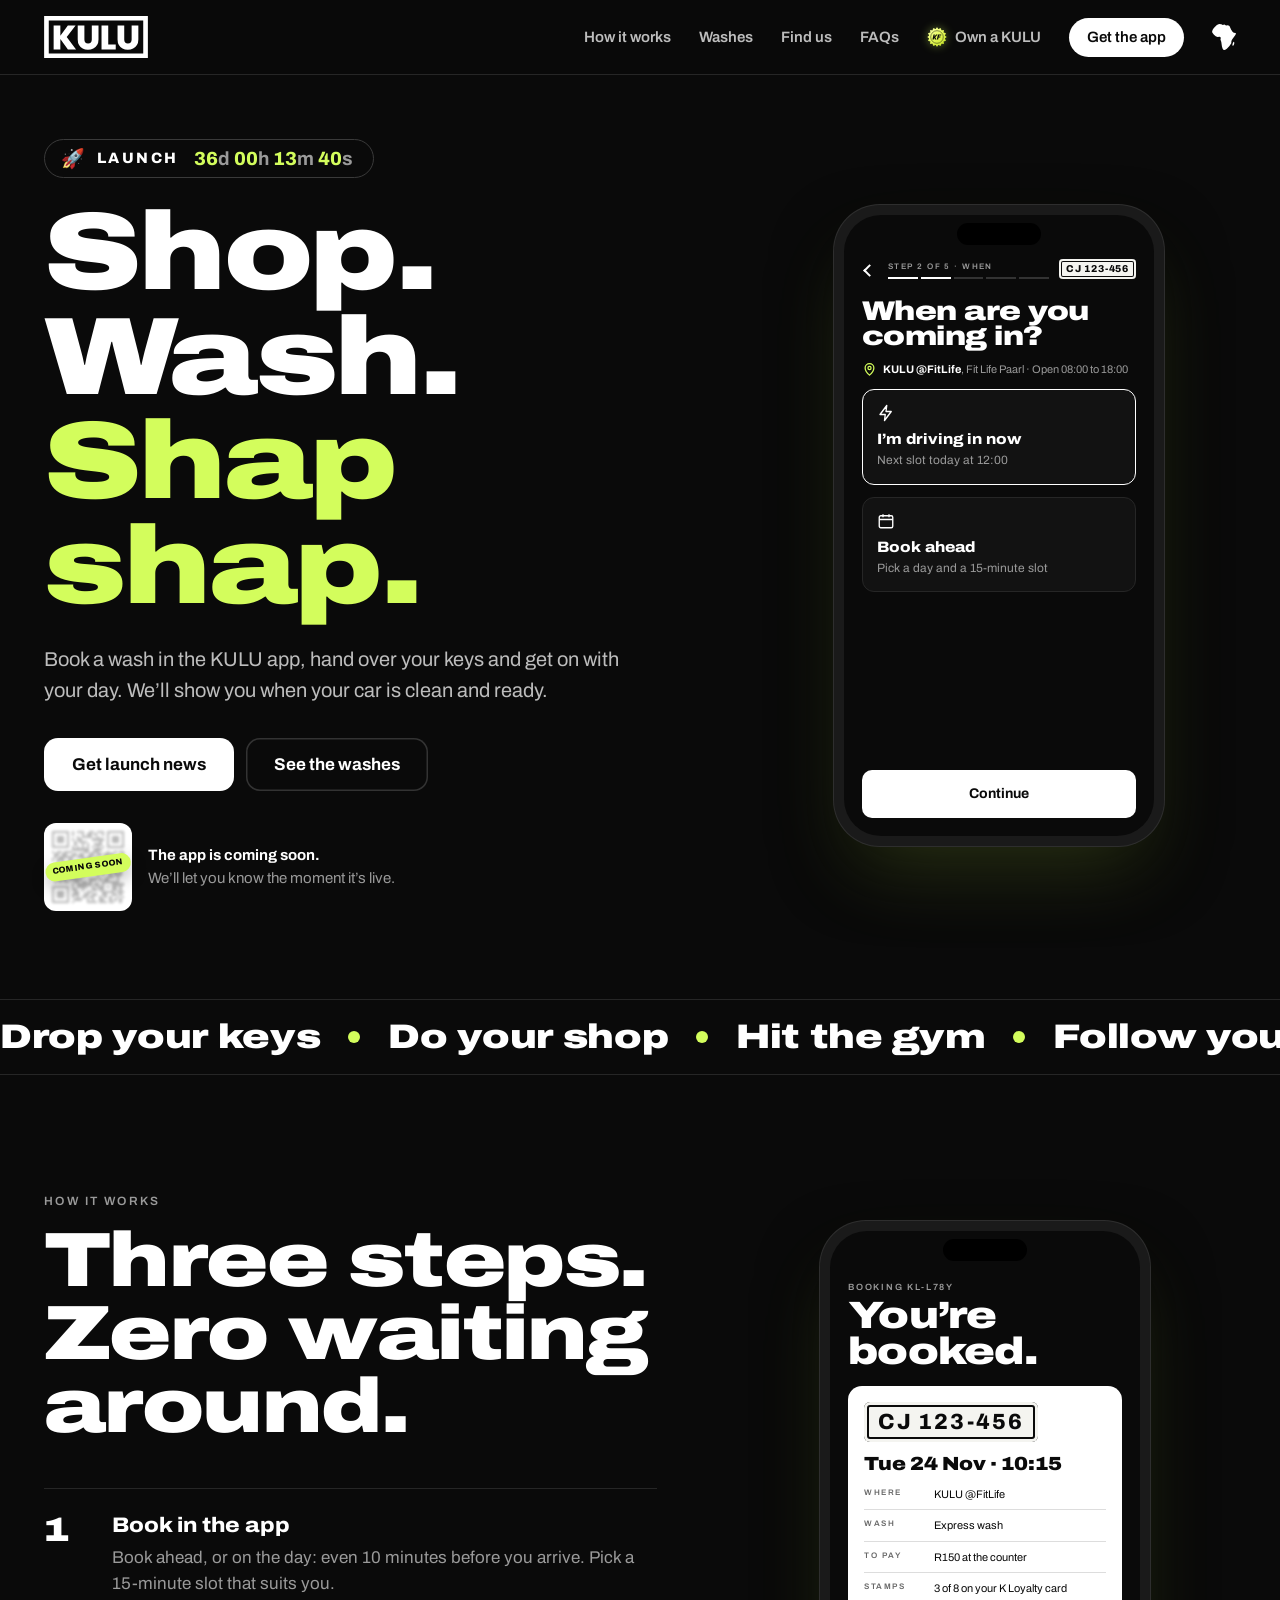
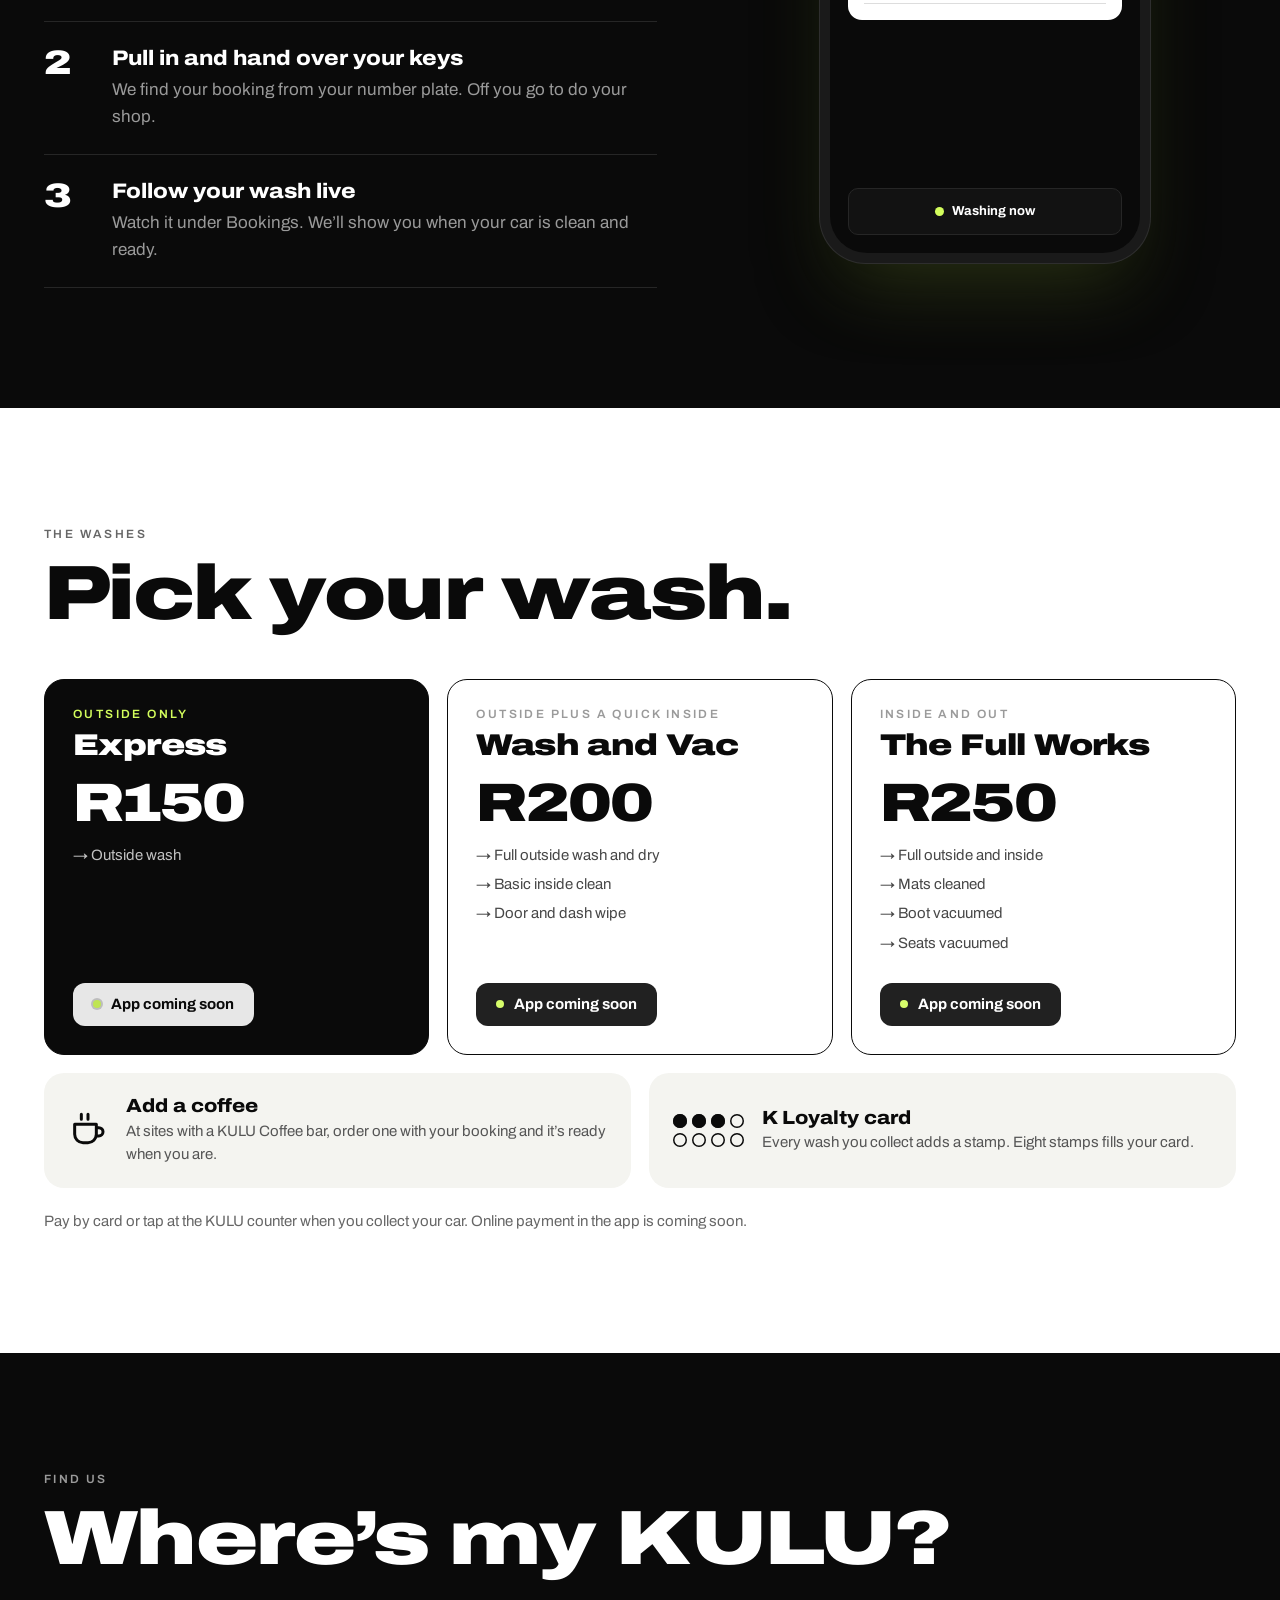
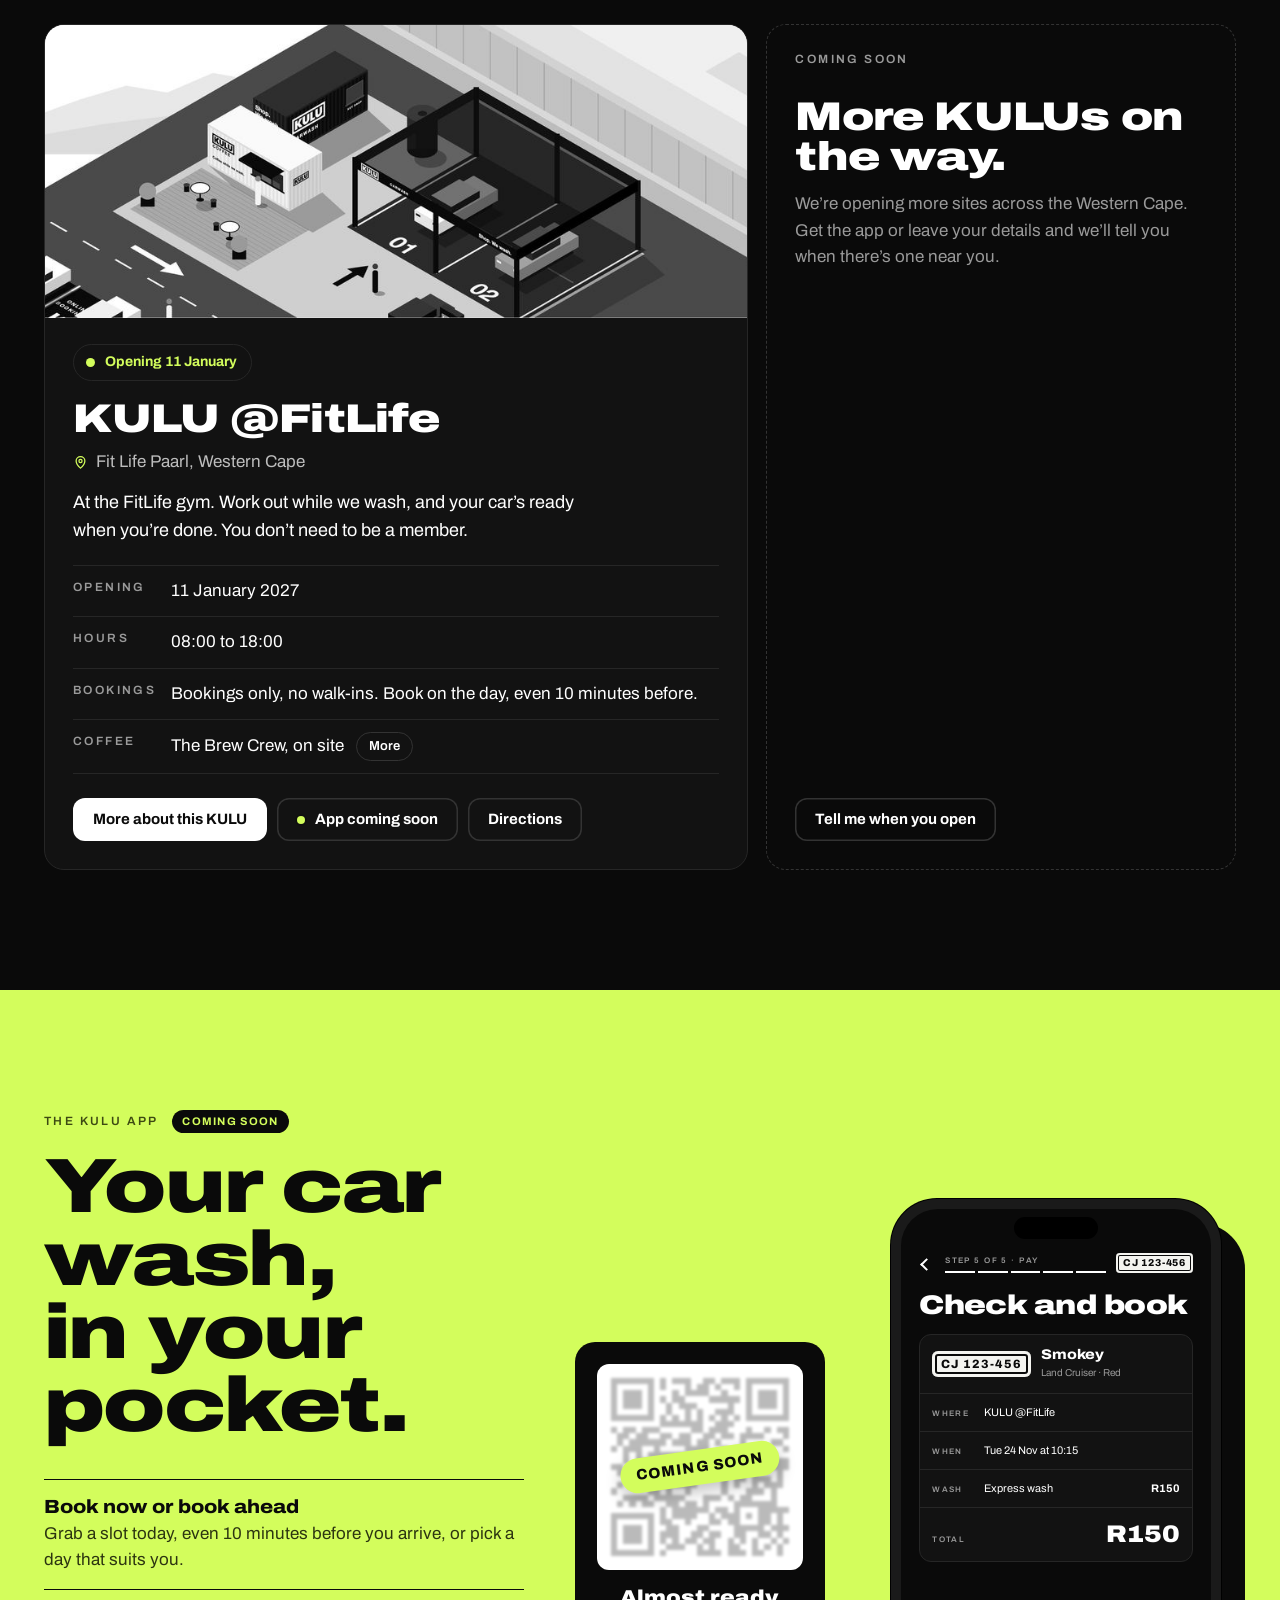
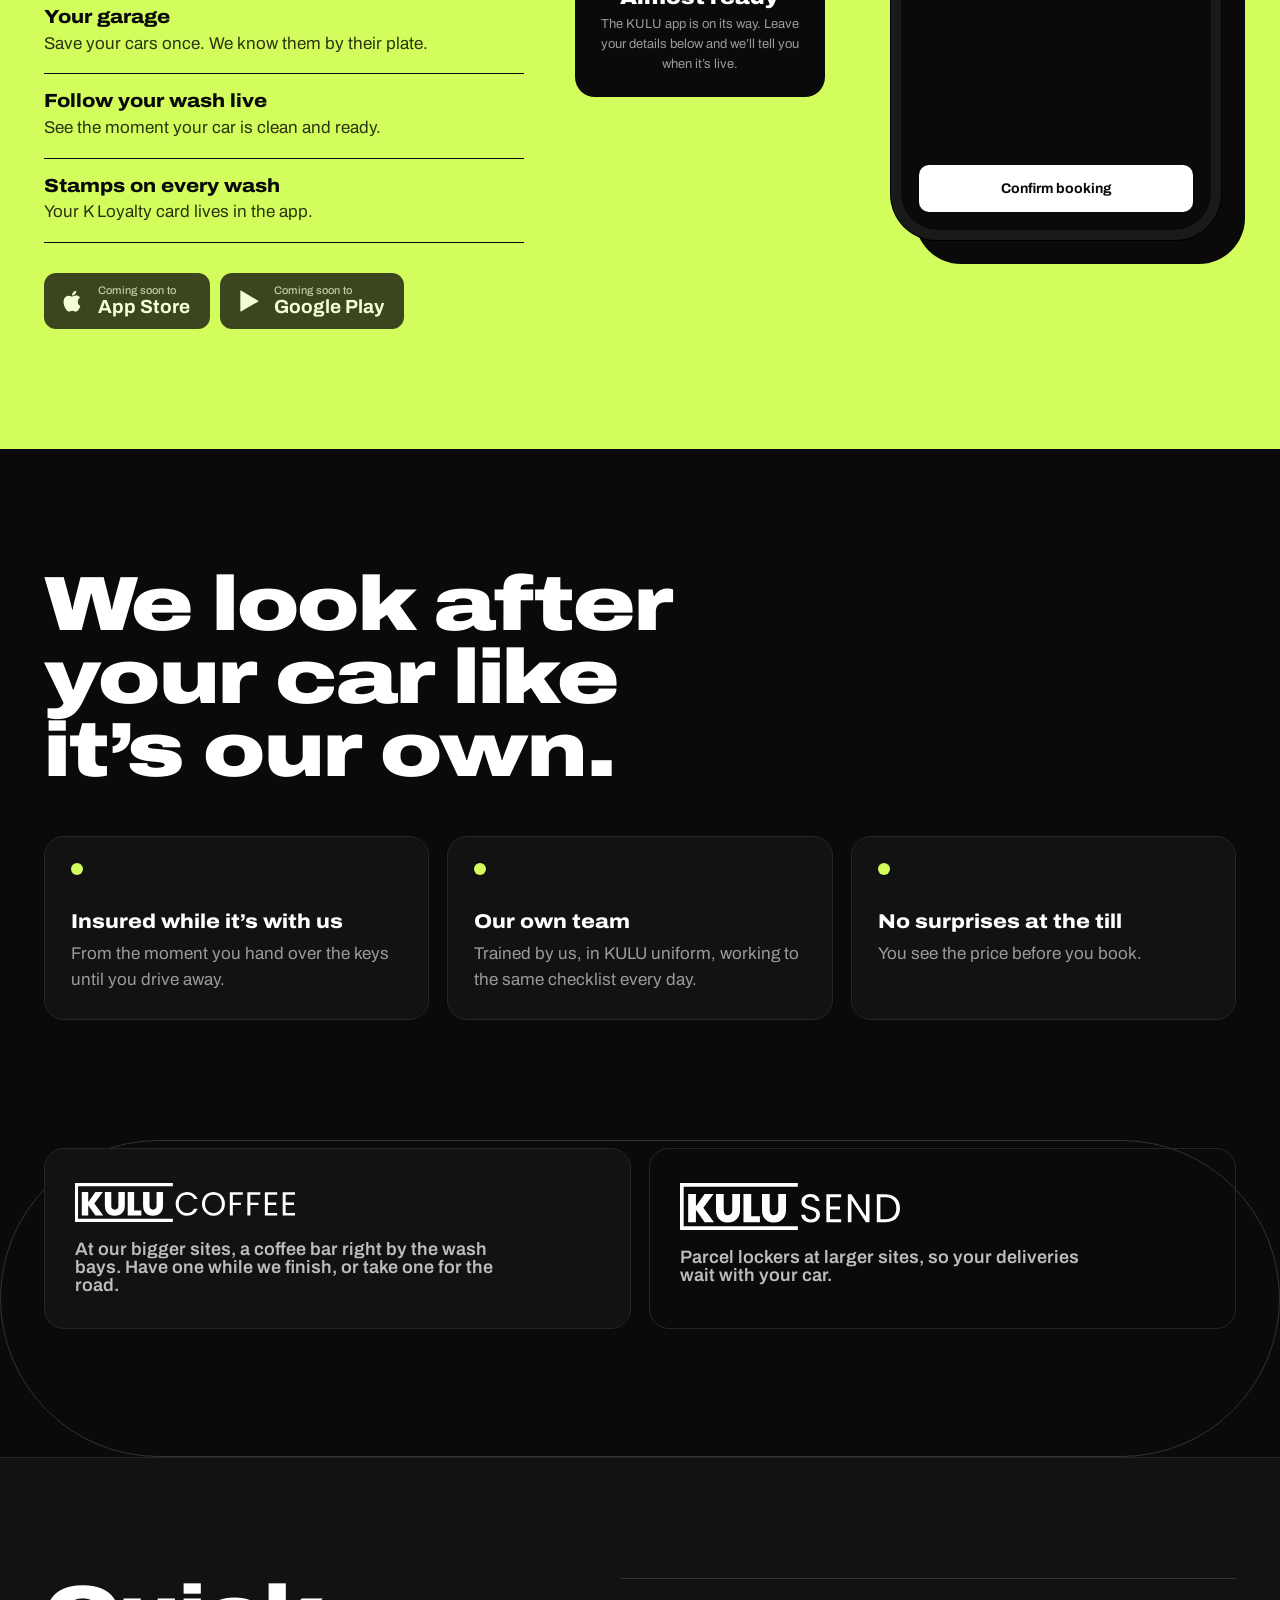
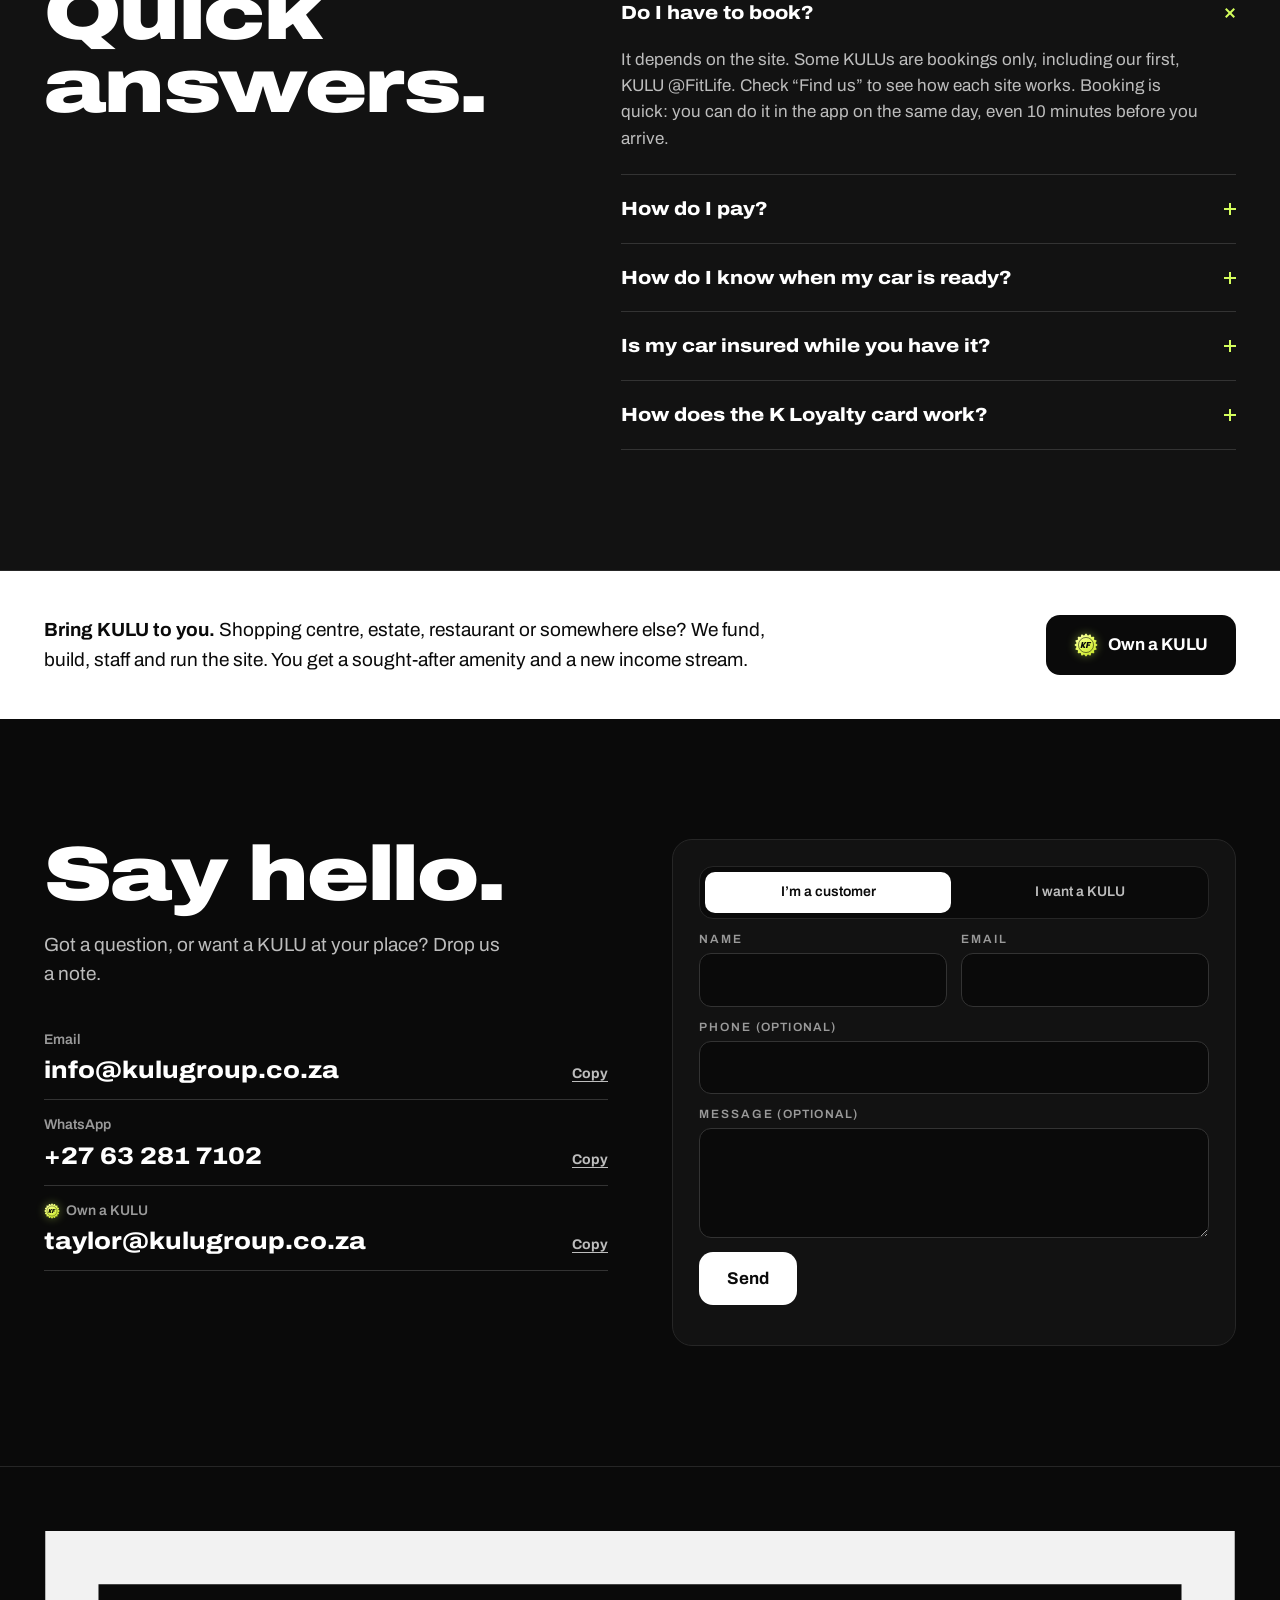
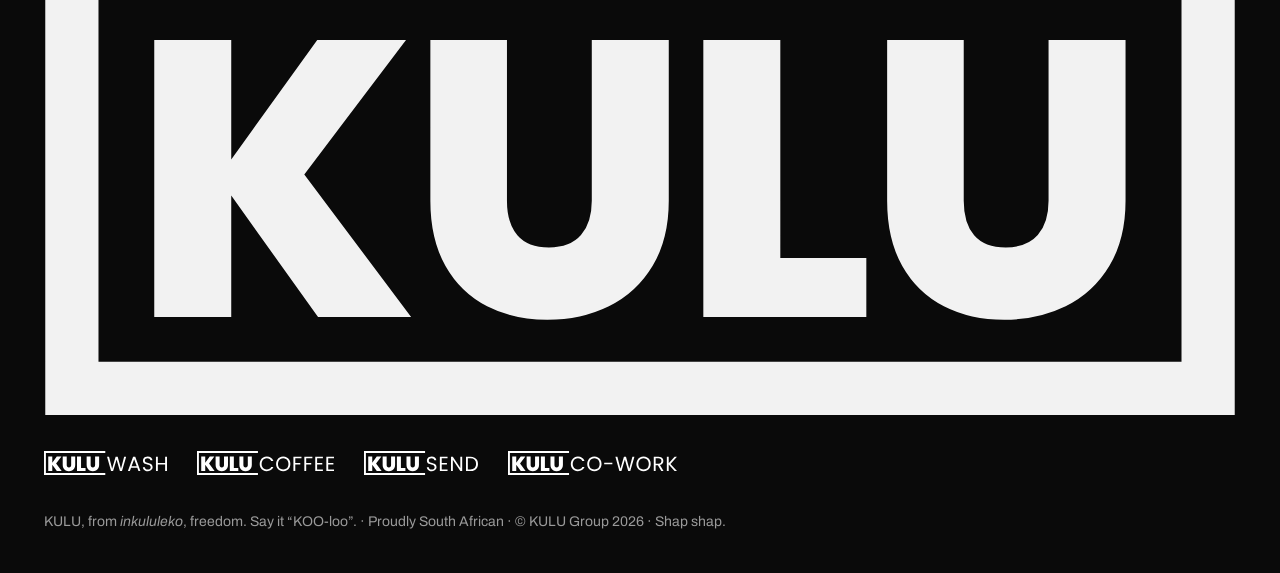
==== commit 534758fe: "Add KULU Franchise (KF) badge to Own a KULU links and /ownerkulu Co-Authored-By: Claude Opus 5.5 <no" ====
--- a/index.html
+++ b/index.html
@@ -43,14 +43,14 @@
       <a href="#washes">Washes</a>
       <a href="#find">Find us</a>
       <a href="#faq">FAQs</a>
-      <a href="/ownerkulu/">Own a KULU</a>
+      <a class="own" href="/ownerkulu/"><img class="kf" src="/assets/logos/kulu-franchise-badge.svg" alt="" width="100" height="100">Own a KULU</a>
       <a class="pill" href="#app">Get the app</a>
       <img class="africa" src="/assets/logos/africa-white.svg" alt="Proudly African" width="93" height="100">
       <button class="menu-btn" type="button" aria-expanded="false" aria-controls="mnav"><span class="vh">Menu</span><svg viewBox="0 0 24 24" aria-hidden="true"><path class="l1" d="M3 7H21"/><path class="l2" d="M3 17H21"/></svg></button>
     </div>
   </div>
   <div class="mnav" id="mnav" data-bp="861px" hidden>
-    <div class="in"><a href="#how">How it works</a><a href="#washes">Washes</a><a href="#find">Find us</a><a href="#faq">FAQs</a><a href="#hello">Contact</a><a href="/ownerkulu/">Own a KULU</a></div>
+    <div class="in"><a href="#how">How it works</a><a href="#washes">Washes</a><a href="#find">Find us</a><a href="#faq">FAQs</a><a href="#hello">Contact</a><a class="own" href="/ownerkulu/"><img class="kf" src="/assets/logos/kulu-franchise-badge.svg" alt="" width="100" height="100">Own a KULU</a></div>
   </div>
 </nav>
 
@@ -307,7 +307,7 @@
 <section class="pstrip">
   <div class="in">
     <p><b>Bring KULU to you.</b> Shopping centre, estate, restaurant or somewhere else? We fund, build, staff and run the site. You get a sought-after amenity and a new income stream.</p>
-    <a class="btn" href="/ownerkulu/">Own a KULU</a>
+    <a class="btn own" href="/ownerkulu/"><img class="kf" src="/assets/logos/kulu-franchise-badge.svg" alt="" width="100" height="100">Own a KULU</a>
   </div>
 </section>
 
@@ -318,7 +318,7 @@
       <div class="lines">
         <div class="line"><span>Email</span><strong><a id="c-email" data-config="EMAIL" href="mailto:info@kulugroup.co.za">info@kulugroup.co.za</a></strong><button type="button" data-copy="c-email" aria-label="Copy email address">Copy</button></div>
         <div class="line"><span>WhatsApp</span><strong><a id="c-phone" data-config="WHATSAPP" href="https://wa.me/27632817102">+27 63 281 7102</a></strong><button type="button" data-copy="c-phone" aria-label="Copy WhatsApp number">Copy</button></div>
-        <div class="line"><span>Own a KULU</span><strong><a id="c-centre" data-config="PARTNER_EMAIL" href="mailto:taylor@kulugroup.co.za">taylor@kulugroup.co.za</a></strong><button type="button" data-copy="c-centre" aria-label="Copy Own a KULU email">Copy</button></div>
+        <div class="line"><span class="own"><img class="kf" src="/assets/logos/kulu-franchise-badge.svg" alt="" width="100" height="100">Own a KULU</span><strong><a id="c-centre" data-config="PARTNER_EMAIL" href="mailto:taylor@kulugroup.co.za">taylor@kulugroup.co.za</a></strong><button type="button" data-copy="c-centre" aria-label="Copy Own a KULU email">Copy</button></div>
       </div>
     </div>
     <form class="form" id="f" method="POST" novalidate>
--- a/css/app-landing.css
+++ b/css/app-landing.css
@@ -385,3 +385,10 @@
 .qr-mini .qr-wrap{width:88px;height:88px;background:var(--white);padding:8px;border-radius:12px}
 .qr-mini .qr-wrap img{width:100%;height:100%;background:none;padding:0;border-radius:0}
 .qr-mini .qr-wrap.soon .qr-badge{font-size:8.5px;letter-spacing:.05em;padding:5px 7px}
+
+/* KULU Franchise badge next to "Own a KULU" */
+.kf{display:inline-block;width:20px;height:20px;vertical-align:middle;filter:drop-shadow(0 0 5px rgba(211,253,92,.4))}
+.own{display:inline-flex;align-items:center;gap:8px}
+.btn.own{gap:10px}.btn.own .kf{width:24px;height:24px}
+.mnav a.own{display:flex;gap:12px}.mnav .kf{width:26px;height:26px}
+.line span.own{gap:6px}.line .kf{width:16px;height:16px}
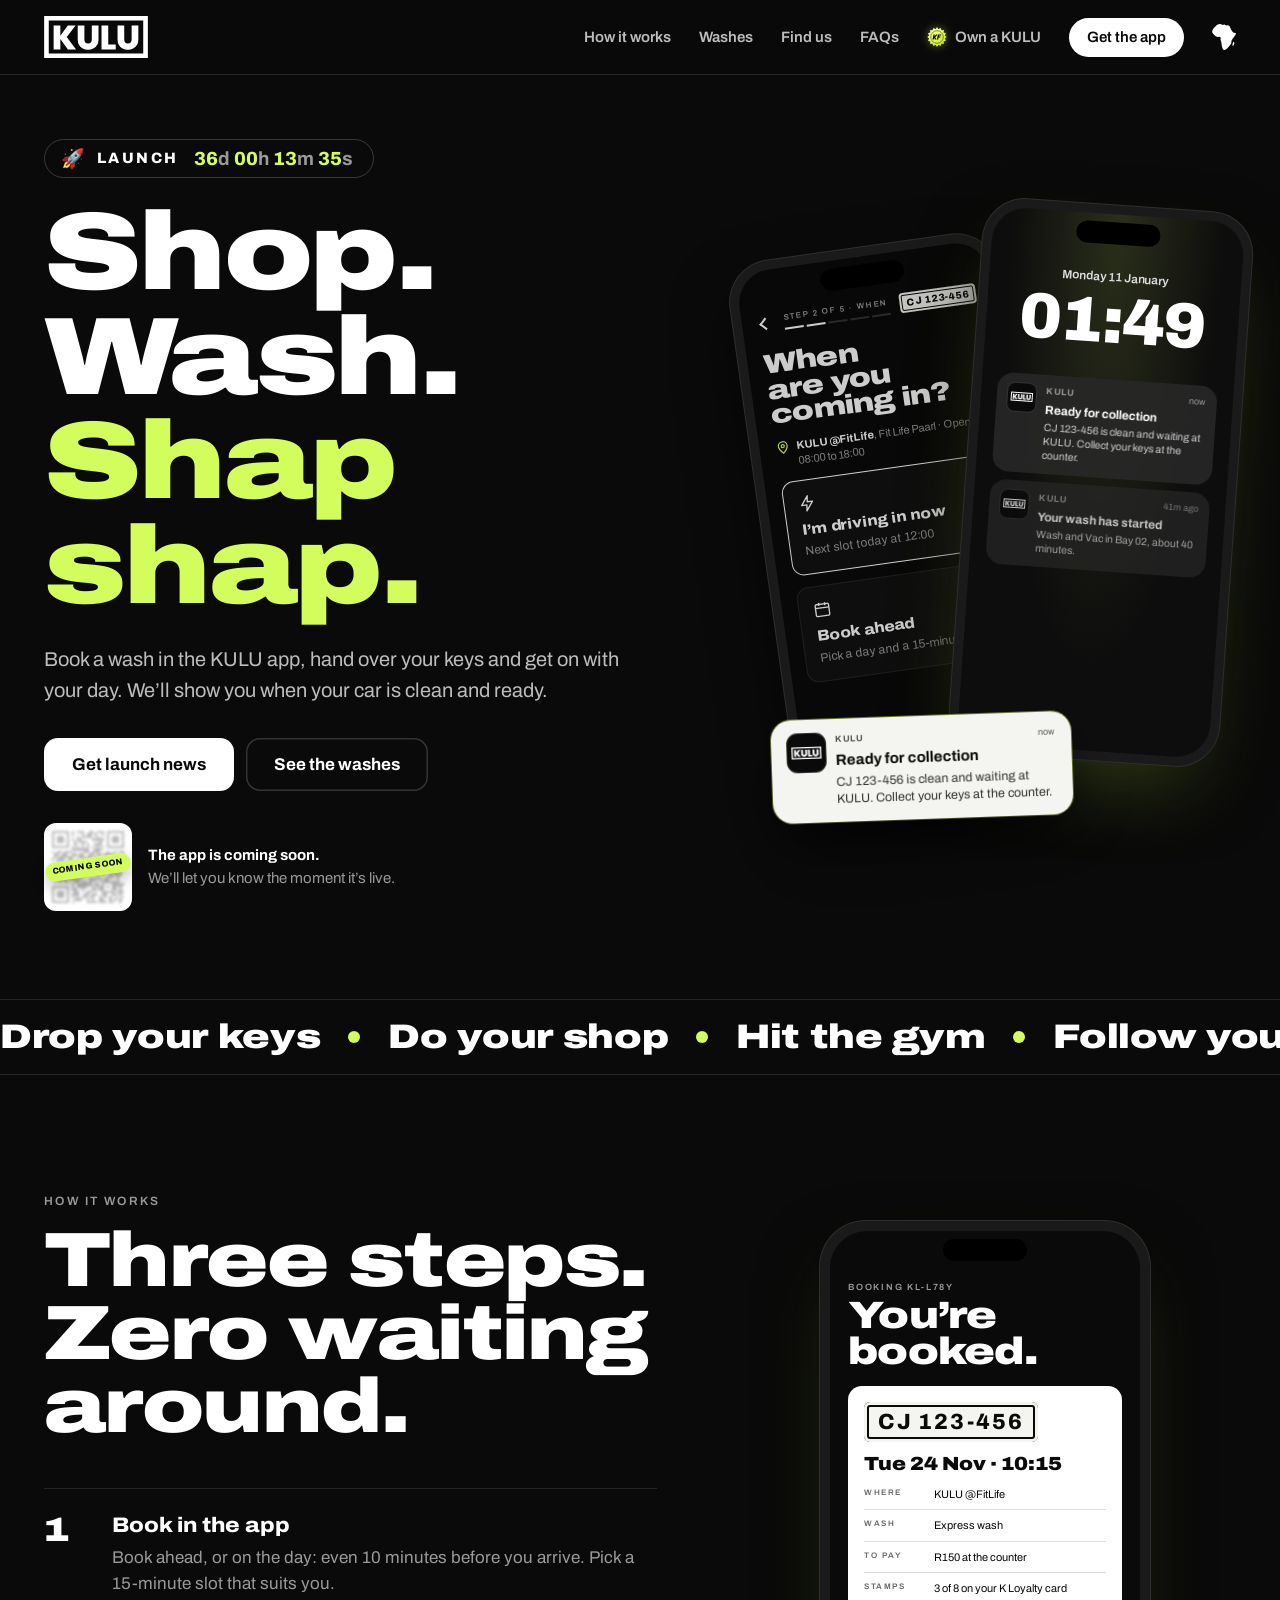
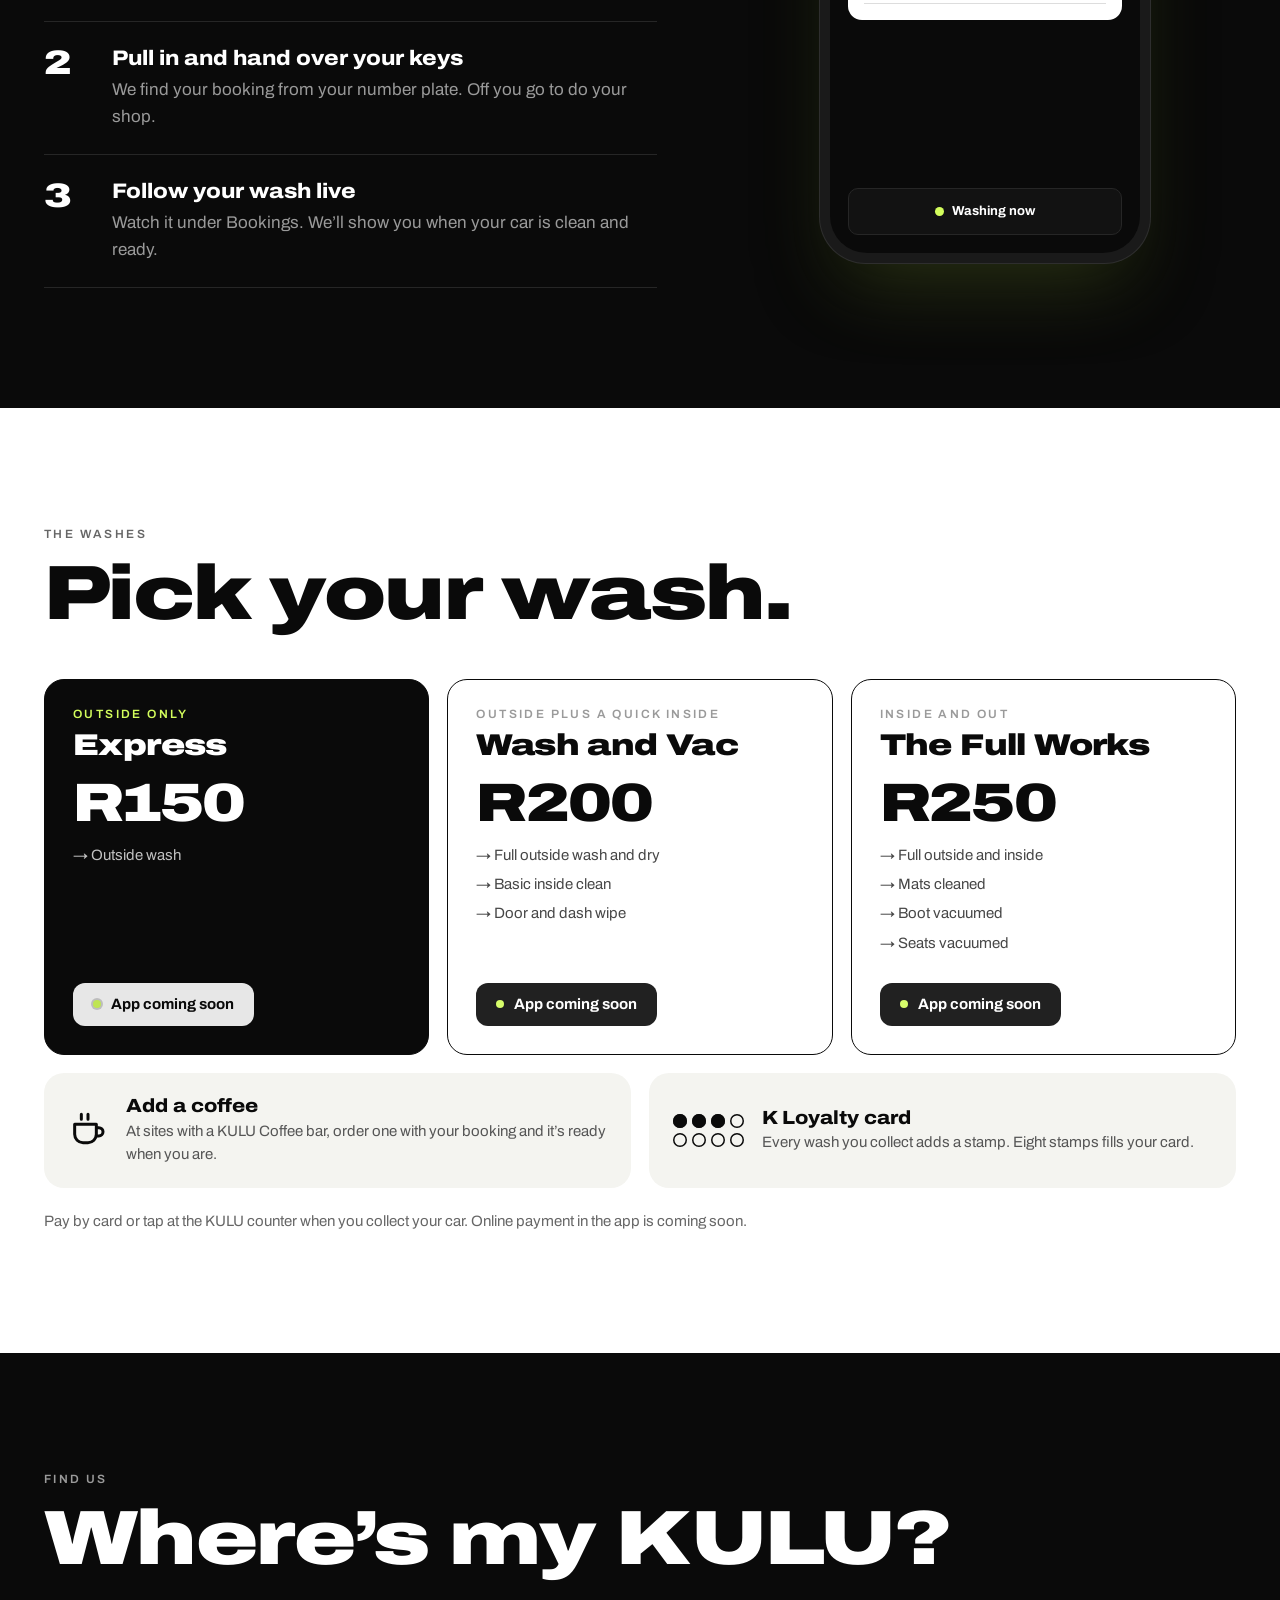
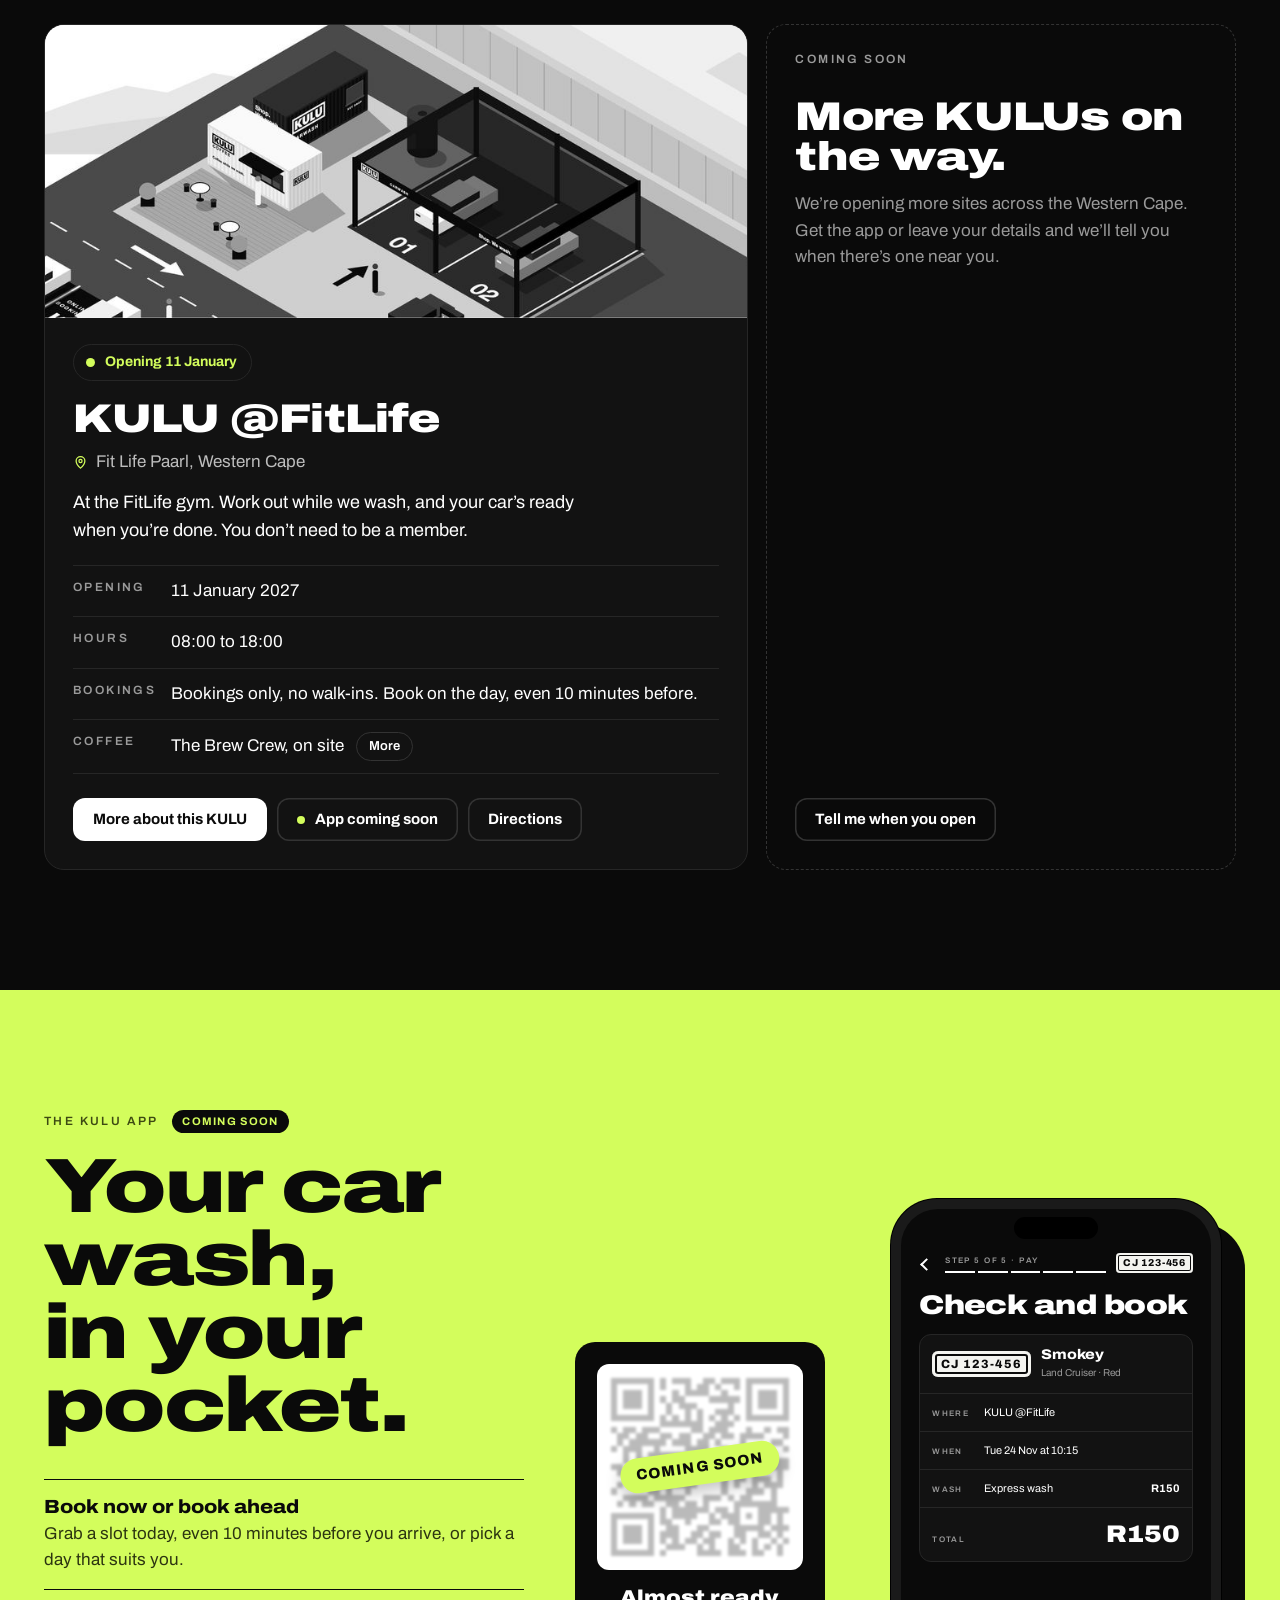
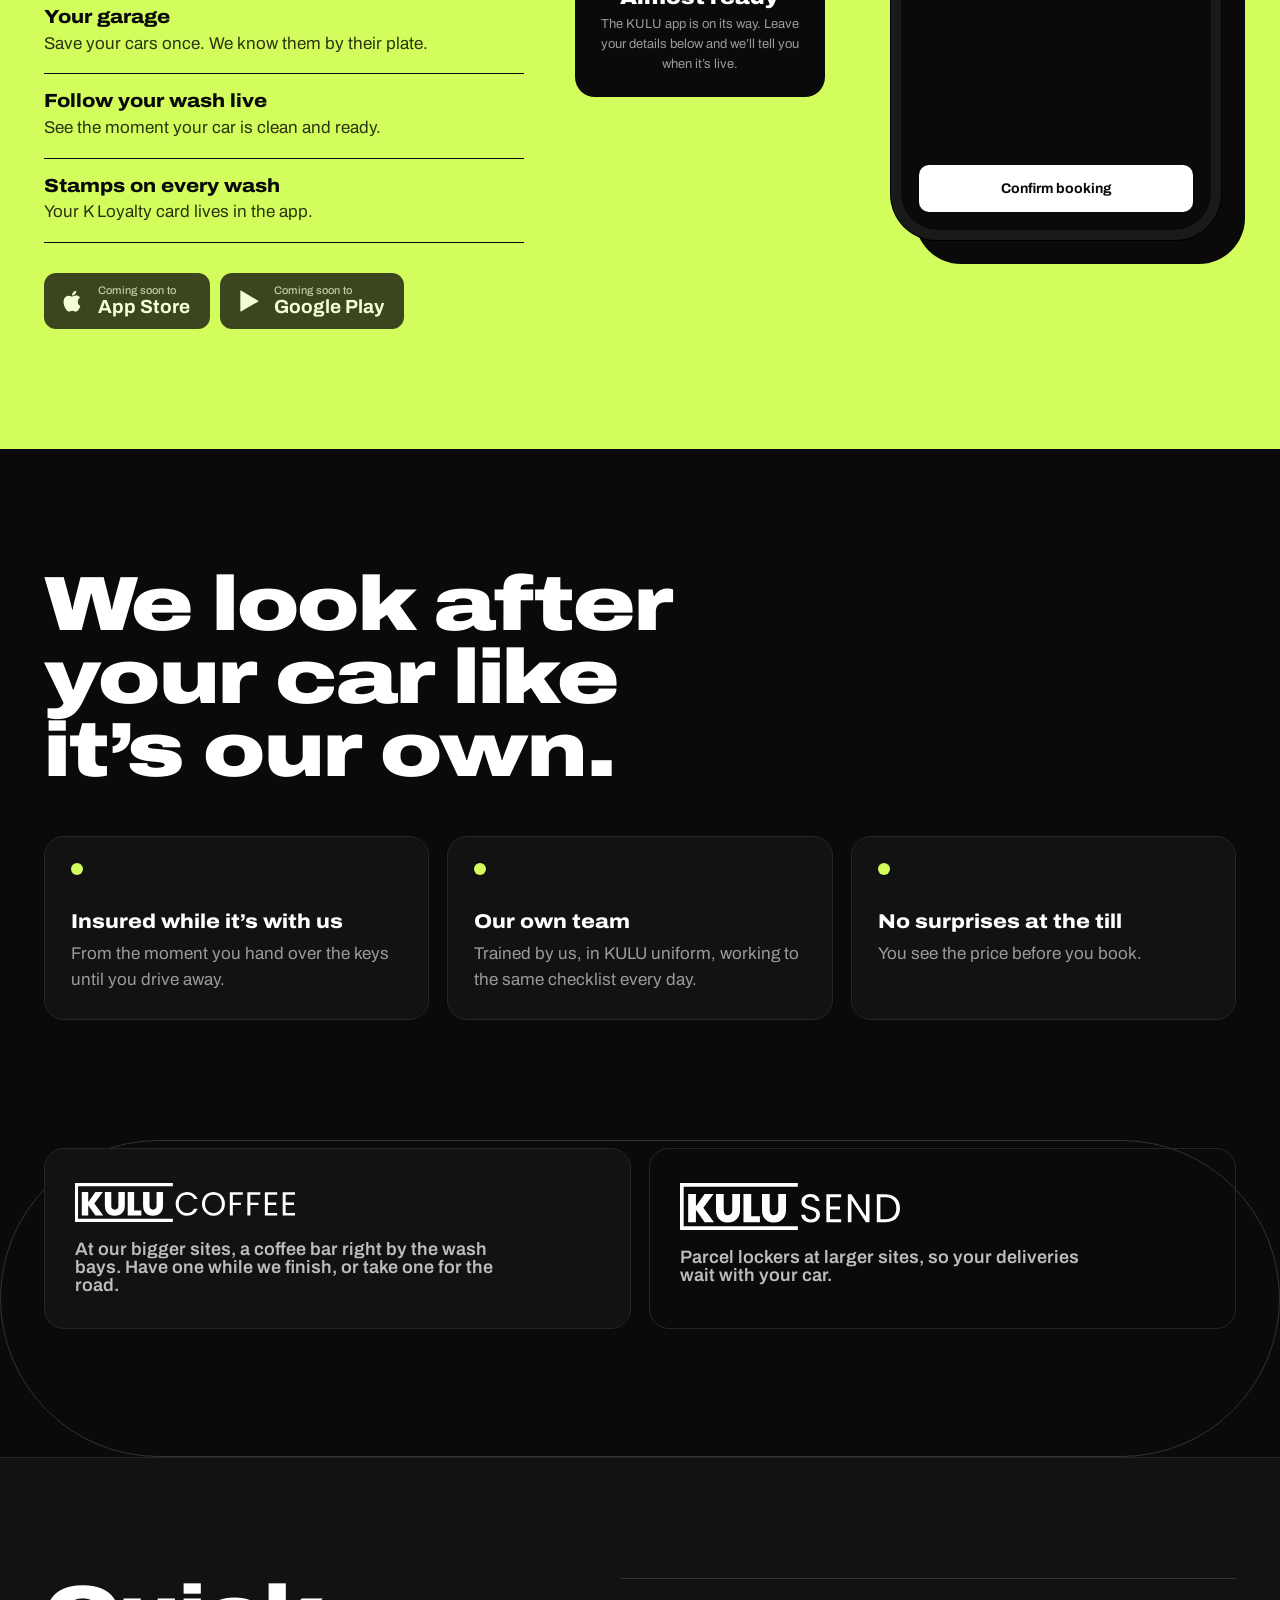
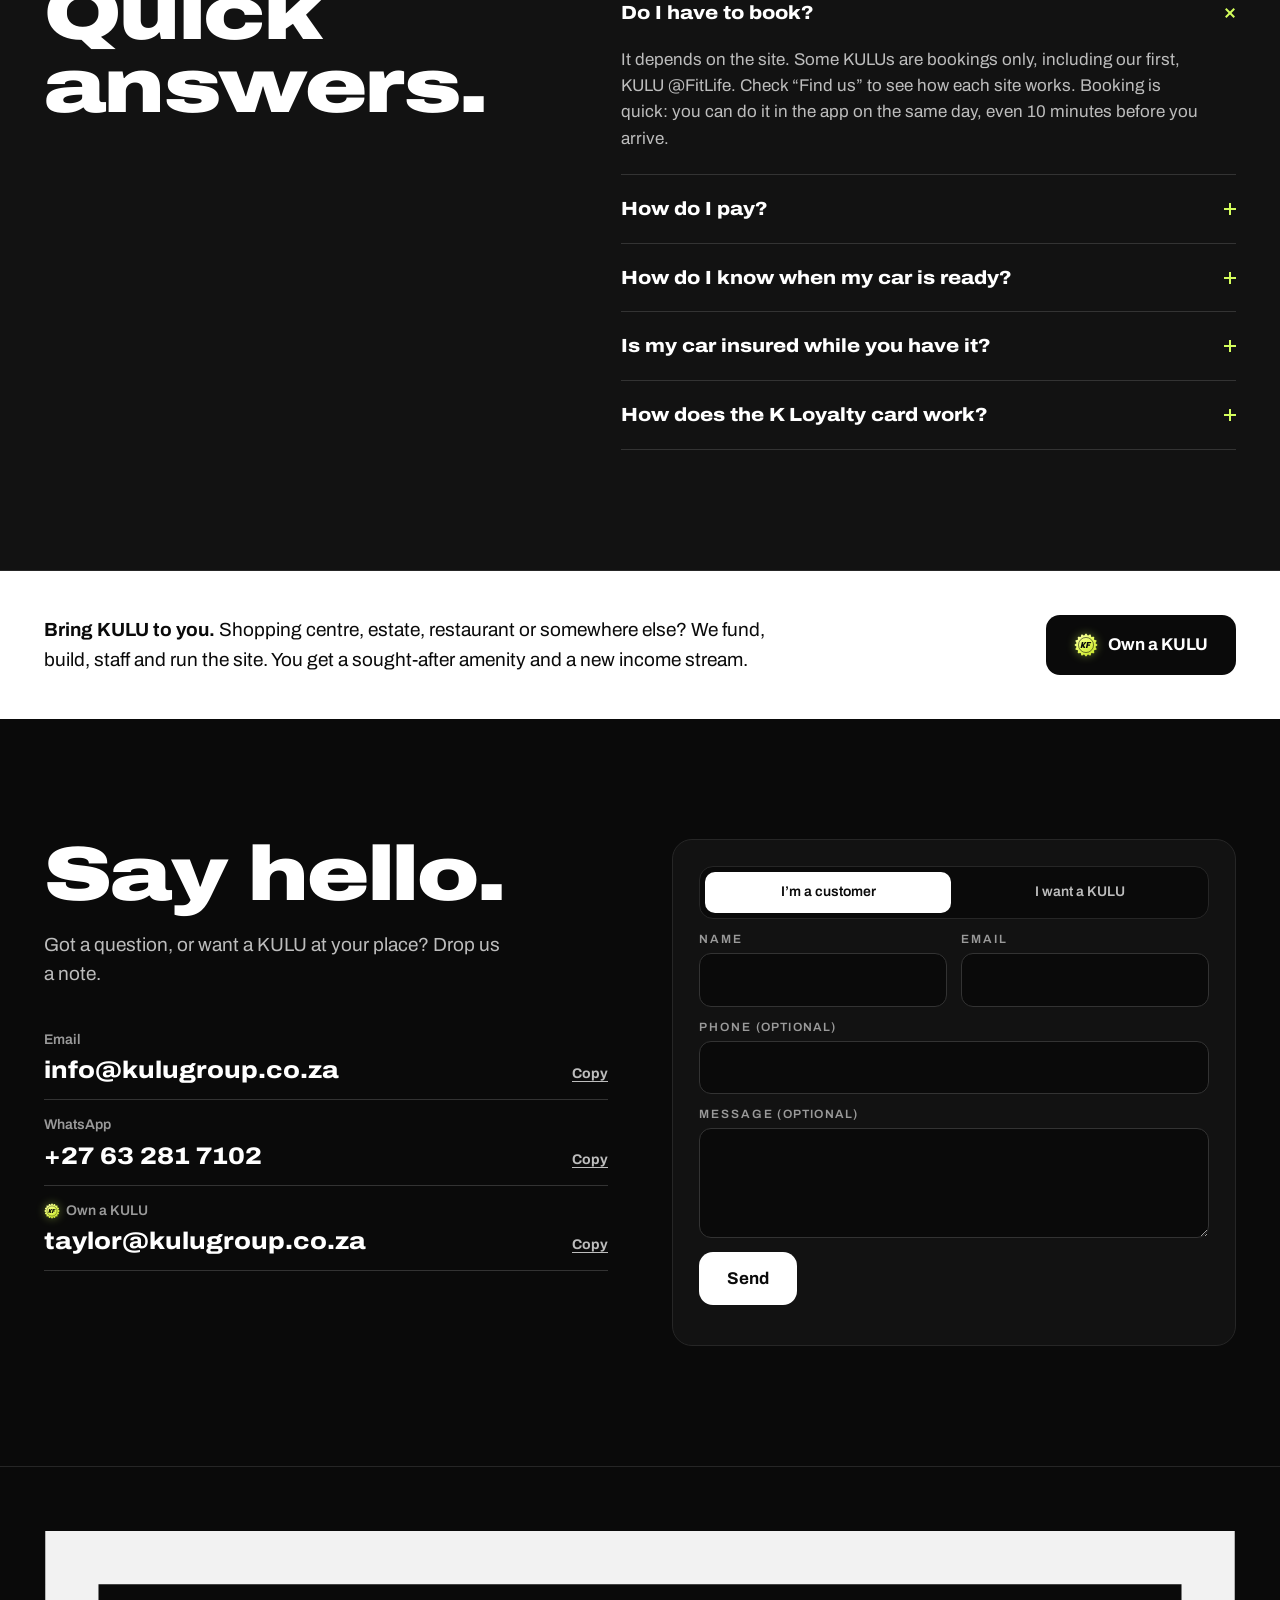
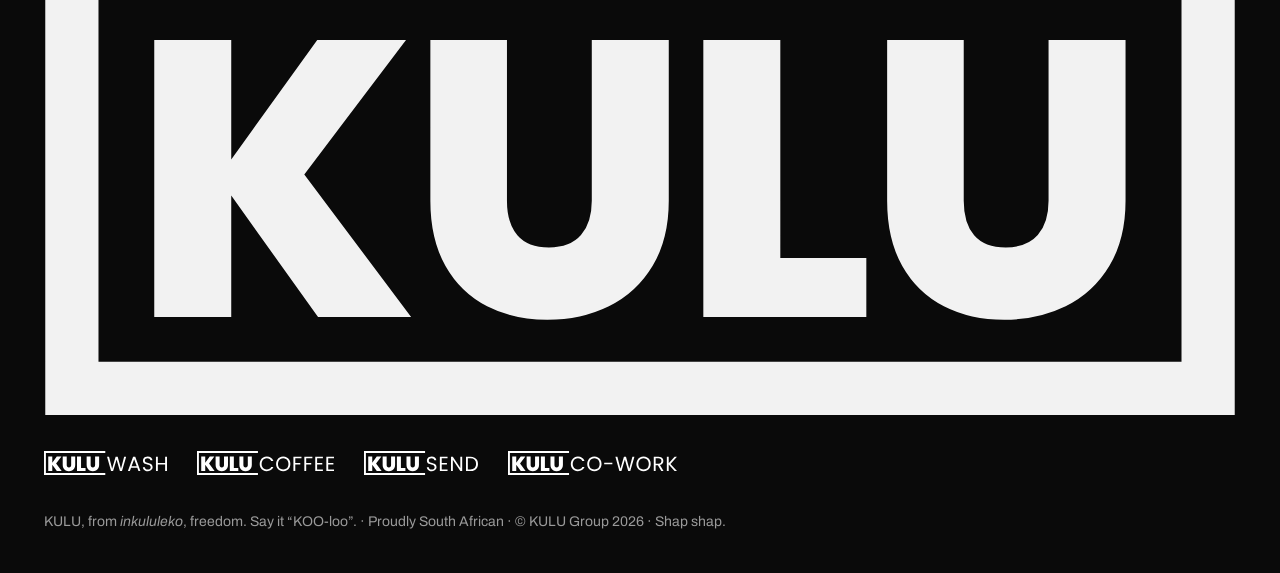
==== commit afa567d8: "Homepage hero: booking phone behind a lock-screen phone with notifications Lock screens read 01:49 o" ====
--- a/index.html
+++ b/index.html
@@ -74,7 +74,8 @@
       </div>
     </div>
 
-    <div class="phone hero-phone" aria-hidden="true">
+    <div class="hero-phones" aria-hidden="true">
+      <div class="phone hp-back">
       <div class="screen">
         <div class="appbar"><span class="back"></span><div class="stepper"><span class="lab">Step 2 of 5 · When</span><span class="bars"><i class="on"></i><i class="on"></i><i></i><i></i><i></i></span></div><span class="plate sm">CJ 123-456</span></div>
         <p class="s-title">When are you coming in?</p>
@@ -83,6 +84,16 @@
         <div class="s-card"><svg viewBox="0 0 24 24"><rect x="3" y="5" width="18" height="16" rx="2"/><path d="M3 10h18M8 3v4M16 3v4"/></svg><b>Book ahead</b><span>Pick a day and a 15-minute slot</span></div>
         <div class="s-btn">Continue</div>
       </div>
+      </div>
+      <div class="phone hp-front"><div class="screen lock">
+        <p class="l-date">Monday 11 January</p>
+        <p class="l-time">01:49</p>
+        <div class="notes">
+          <div class="ntf"><span class="ic"><img src="/assets/logos/kulu-logo-white.svg" alt="" width="606" height="246"></span><div><p class="nt"><b>KULU</b><i>now</i></p><b>Ready for collection</b><span>CJ 123-456 is clean and waiting at KULU. Collect your keys at the counter.</span></div></div>
+          <div class="ntf dim"><span class="ic"><img src="/assets/logos/kulu-logo-white.svg" alt="" width="606" height="246"></span><div><p class="nt"><b>KULU</b><i>41m ago</i></p><b>Your wash has started</b><span>Wash and Vac in Bay 02, about 40 minutes.</span></div></div>
+        </div>
+      </div></div>
+      <div class="toast"><span class="ic"><img src="/assets/logos/kulu-logo-white.svg" alt="" width="606" height="246"></span><div><p class="nt"><b>KULU</b><i>now</i></p><b>Ready for collection</b><span>CJ 123-456 is clean and waiting at KULU. Collect your keys at the counter.</span></div></div>
     </div>
   </div>
 </header>
--- a/css/app-landing.css
+++ b/css/app-landing.css
@@ -284,7 +284,6 @@
 @media (max-width:900px){
   .hero .in,.how .in,.faq .in,.contact .in,.fgrid{grid-template-columns:minmax(0,1fr)}
   .hero .in{padding-block:40px 72px}
-  .hero-phone{width:min(84%,320px)}
   .how .phone{width:min(84%,320px)}
   .wgrid,.tgrid{grid-template-columns:minmax(0,1fr)}
   .extras,.more .in{grid-template-columns:minmax(0,1fr)}
@@ -392,3 +391,57 @@
 .btn.own{gap:10px}.btn.own .kf{width:24px;height:24px}
 .mnav a.own{display:flex;gap:12px}.mnav .kf{width:26px;height:26px}
 .line span.own{gap:6px}.line .kf{width:16px;height:16px}
+
+/* phone mock-up screens shared by the homepage and /ownerkulu */
+/* pick your wash */
+.opt-w{margin-top:9px;display:flex;justify-content:space-between;gap:8px;align-items:flex-start;padding:11px 12px;border:1px solid var(--line);border-radius:12px;background:var(--card)}
+.opt-w b{display:block;font:800 13px/1.15 var(--wide);font-stretch:112%}
+.opt-w span{display:block;margin-top:3px;color:var(--grey);font-size:10px;line-height:1.3}
+.opt-w strong{font:900 14px/1 var(--wide);font-stretch:112%;white-space:nowrap}
+.opt-w.on{background:var(--white);color:var(--bg);border-color:var(--white)}
+.opt-w.on span{color:#555}
+.s-foot{margin-top:auto;display:flex;align-items:center;gap:12px}
+.s-foot>div:first-child{display:grid;gap:2px}
+.s-foot span{font-size:8px;letter-spacing:.18em;text-transform:uppercase;color:var(--grey);font-weight:600}
+.s-foot b{font:900 20px/1 var(--wide);font-stretch:112%}
+.s-foot .s-btn{flex:1;margin:0}
+/* booked */
+.s-steps{margin-top:12px;display:grid}
+.s-steps li{display:grid;grid-template-columns:18px 1fr;gap:8px;padding:9px 0;border-top:1px solid var(--line);font-size:11px;line-height:1.35;color:var(--grey2)}
+.s-steps b{color:var(--white);font-weight:900}
+/* lock screen */
+.lock{background:radial-gradient(ellipse at 50% 0%,#2a2f1a,#0d0d0d 60%)!important;align-items:center;text-align:center}
+.l-date{margin-top:34px;font-weight:600;font-size:12px;color:#ddd}
+.l-time{font:900 64px/1 var(--wide);font-stretch:100%;letter-spacing:-.02em;margin-top:2px}
+.notes{margin-top:auto;width:100%;display:grid;gap:8px;text-align:left}
+.ntf,.toast{display:flex;gap:10px;align-items:flex-start;background:rgba(40,40,40,.86);border-radius:16px;padding:10px 11px;backdrop-filter:blur(8px);-webkit-backdrop-filter:blur(8px)}
+.ntf.dim{opacity:.75}
+.ic{width:28px;height:28px;flex:none;border-radius:7px;background:var(--bg);display:grid;place-items:center;box-shadow:0 0 0 1px #333}
+.ic img{width:22px;height:auto}
+.nt{display:flex;justify-content:space-between;gap:8px;font-size:9px;color:var(--grey);text-transform:uppercase;letter-spacing:.06em}
+.nt b{font-size:9px!important;color:var(--grey)!important;font-weight:700!important}
+.nt i{font-style:normal;text-transform:none;letter-spacing:0}
+.ntf>div,.toast>div{flex:1;min-width:0}
+.ntf>div>b,.toast>div>b{display:block;font-size:12px;font-weight:700;color:var(--white);margin-top:2px}
+.ntf>div>span,.toast>div>span{display:block;font-size:10.5px;line-height:1.35;color:#cfcfcf;margin-top:2px}
+/* floating notification, like the deck */
+.toast{position:absolute;z-index:4;right:-6px;bottom:22px;width:300px;background:#f4f4f0;color:var(--bg);border-radius:20px;padding:14px 16px;box-shadow:0 24px 50px rgba(0,0,0,.55),0 0 0 1px rgba(211,253,92,.5);transform:rotate(-2deg)}
+.toast .ic{width:38px;height:38px;border-radius:10px}.toast .ic img{width:30px}
+.toast .nt,.toast .nt b{color:#555!important}
+.toast>div>b{color:var(--bg);font-size:15px}
+.toast>div>span{color:#333;font-size:12.5px}
+
+
+/* homepage hero: booking phone behind, lock screen in front, notification on top */
+.hero-phones{position:relative;justify-self:center;width:100%;max-width:520px;height:640px;zoom:var(--z,1)}
+.hero-phones .phone{position:absolute;width:270px;aspect-ratio:9/18.5;padding:9px;border-radius:42px;box-shadow:0 0 0 1px #2e2e2e,0 30px 60px rgba(0,0,0,.6)}
+.hero-phones .screen{border-radius:34px;padding:20px 16px 16px}
+.hp-back{left:0;top:40px;transform:rotate(-8deg)}
+.hp-back .screen{filter:brightness(.8)}
+.hp-front{right:0;top:0;transform:rotate(4deg);z-index:2;box-shadow:0 0 0 1px #2e2e2e,0 40px 80px -20px rgba(211,253,92,.22),0 30px 60px rgba(0,0,0,.6)!important}
+.hero-phones .lock .notes{margin-top:26px}
+.hero-phones .toast{right:auto;left:10px;bottom:26px;z-index:3}
+@media (max-width:1100px){.hero-phones{--z:.88}}
+@media (max-width:900px){.hero-phones{--z:.8;max-width:500px}}
+@media (max-width:480px){.hero-phones{--z:.66}}
+@media (max-width:380px){.hero-phones{--z:.6}}
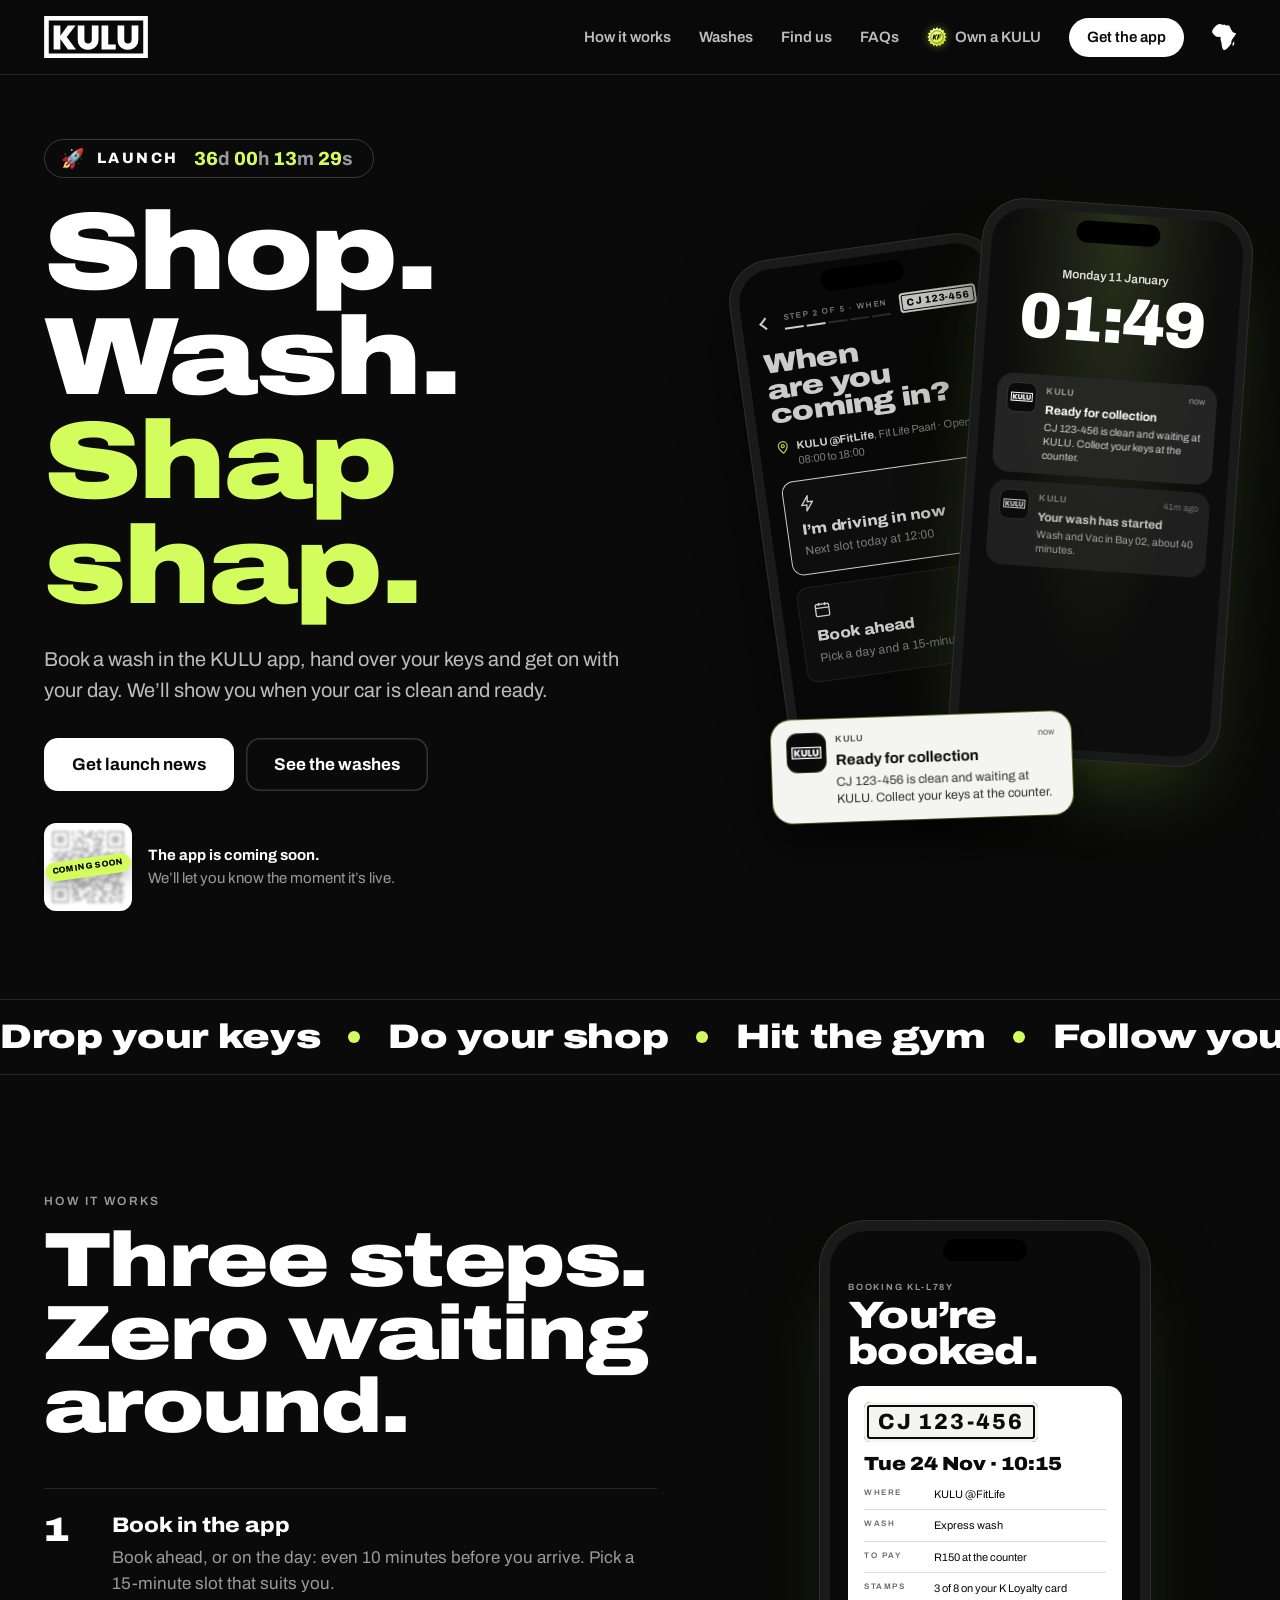
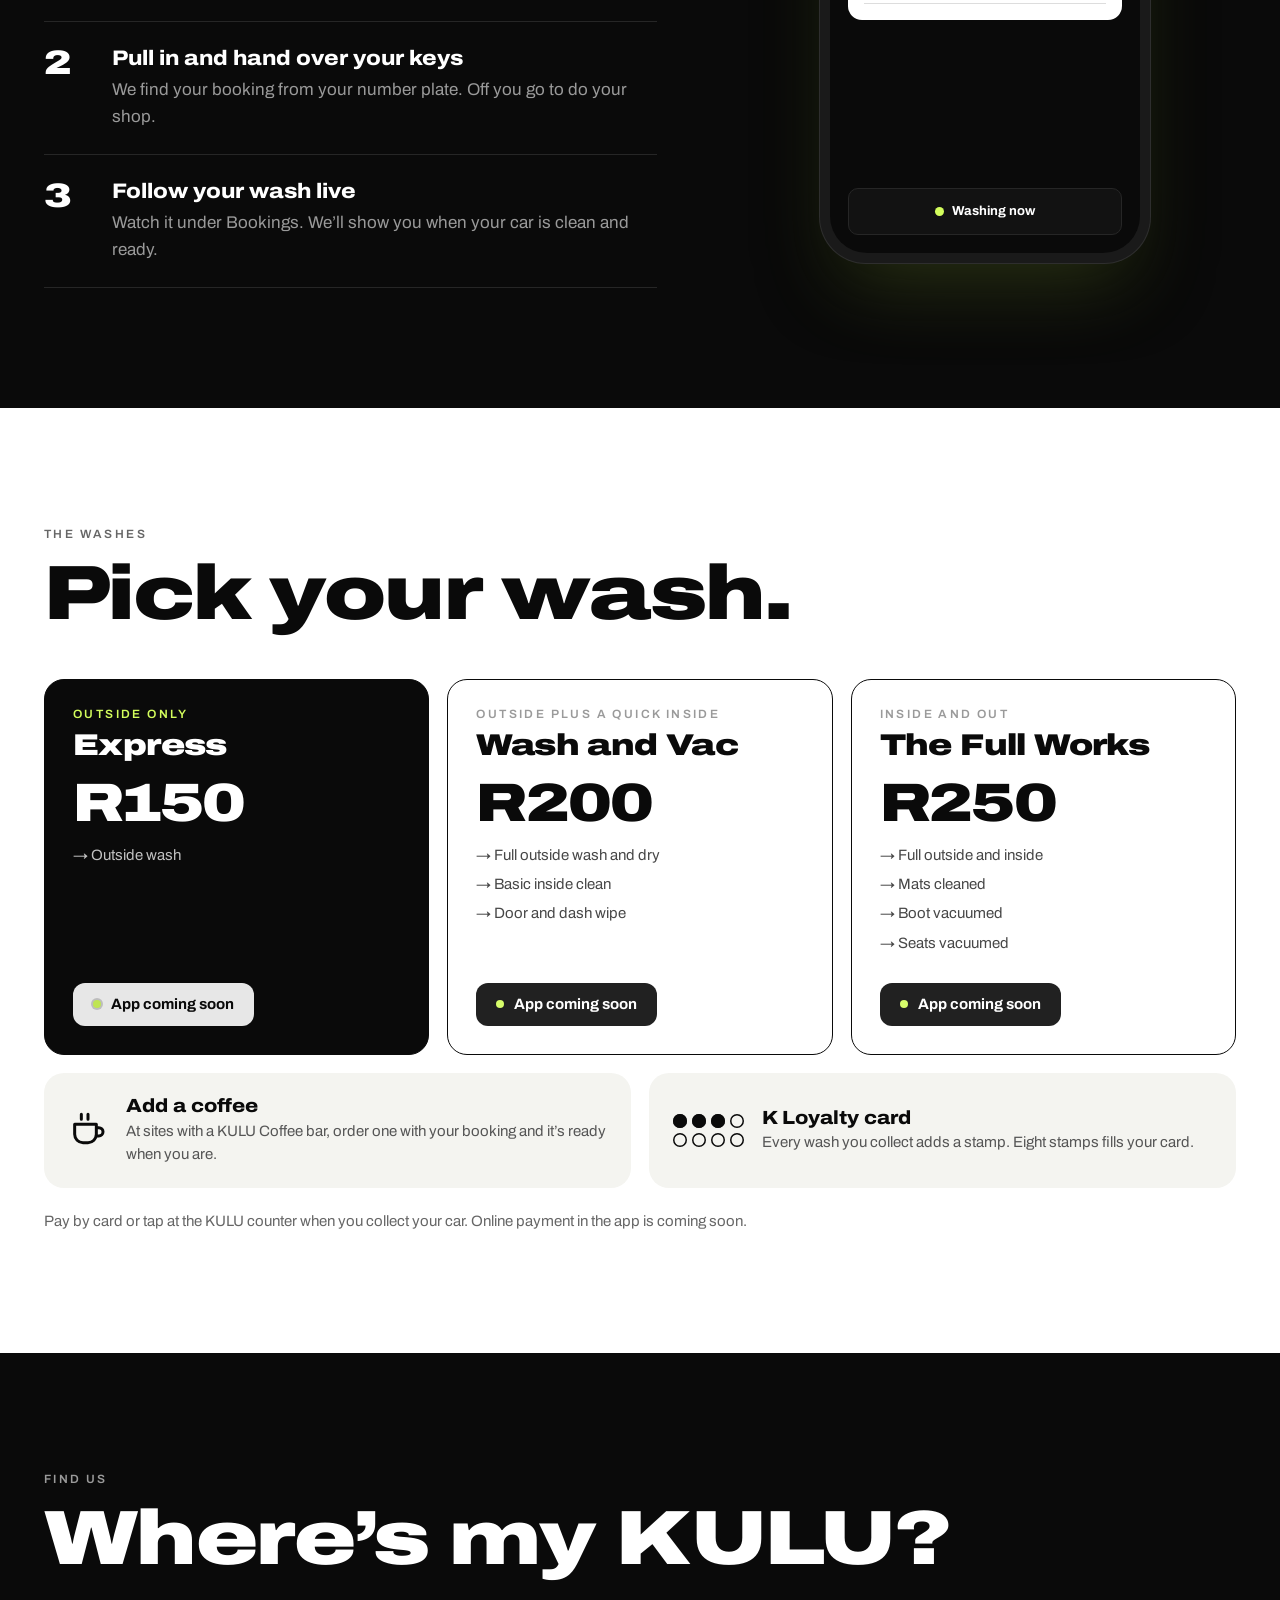
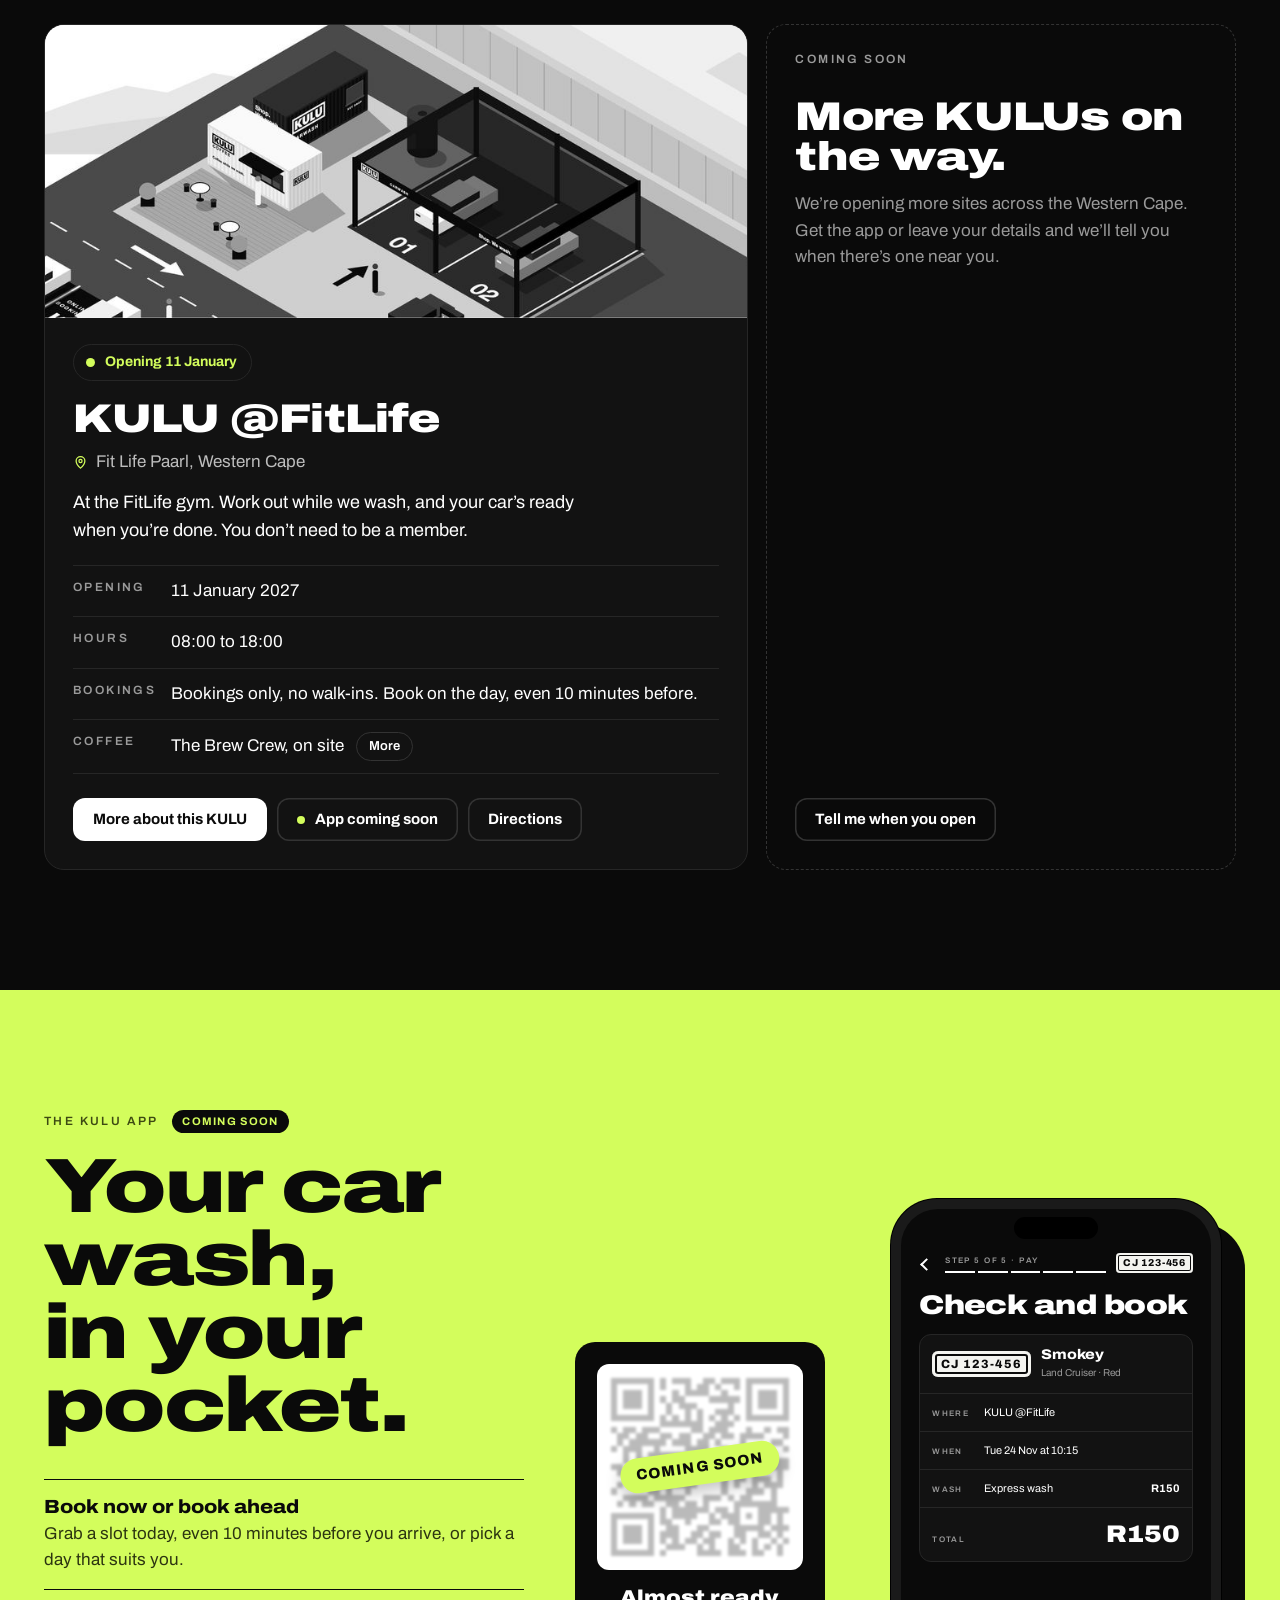
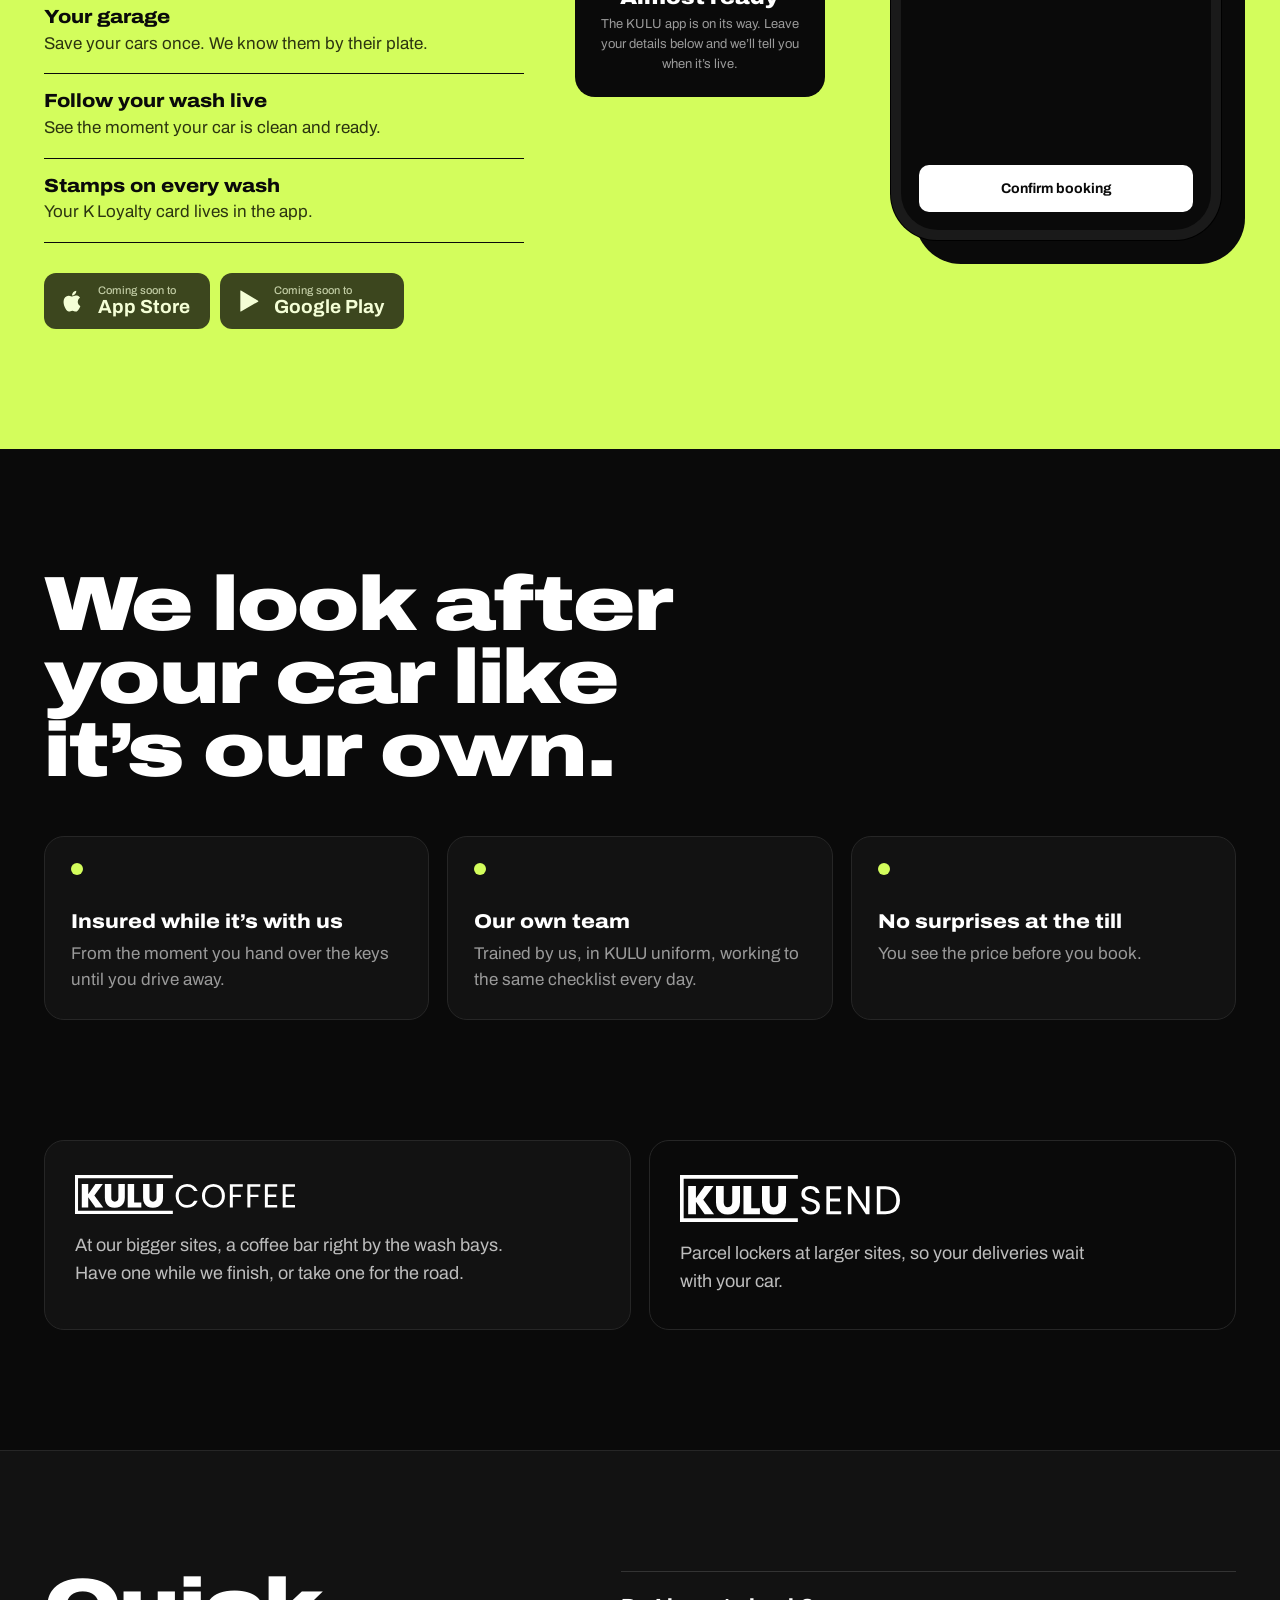
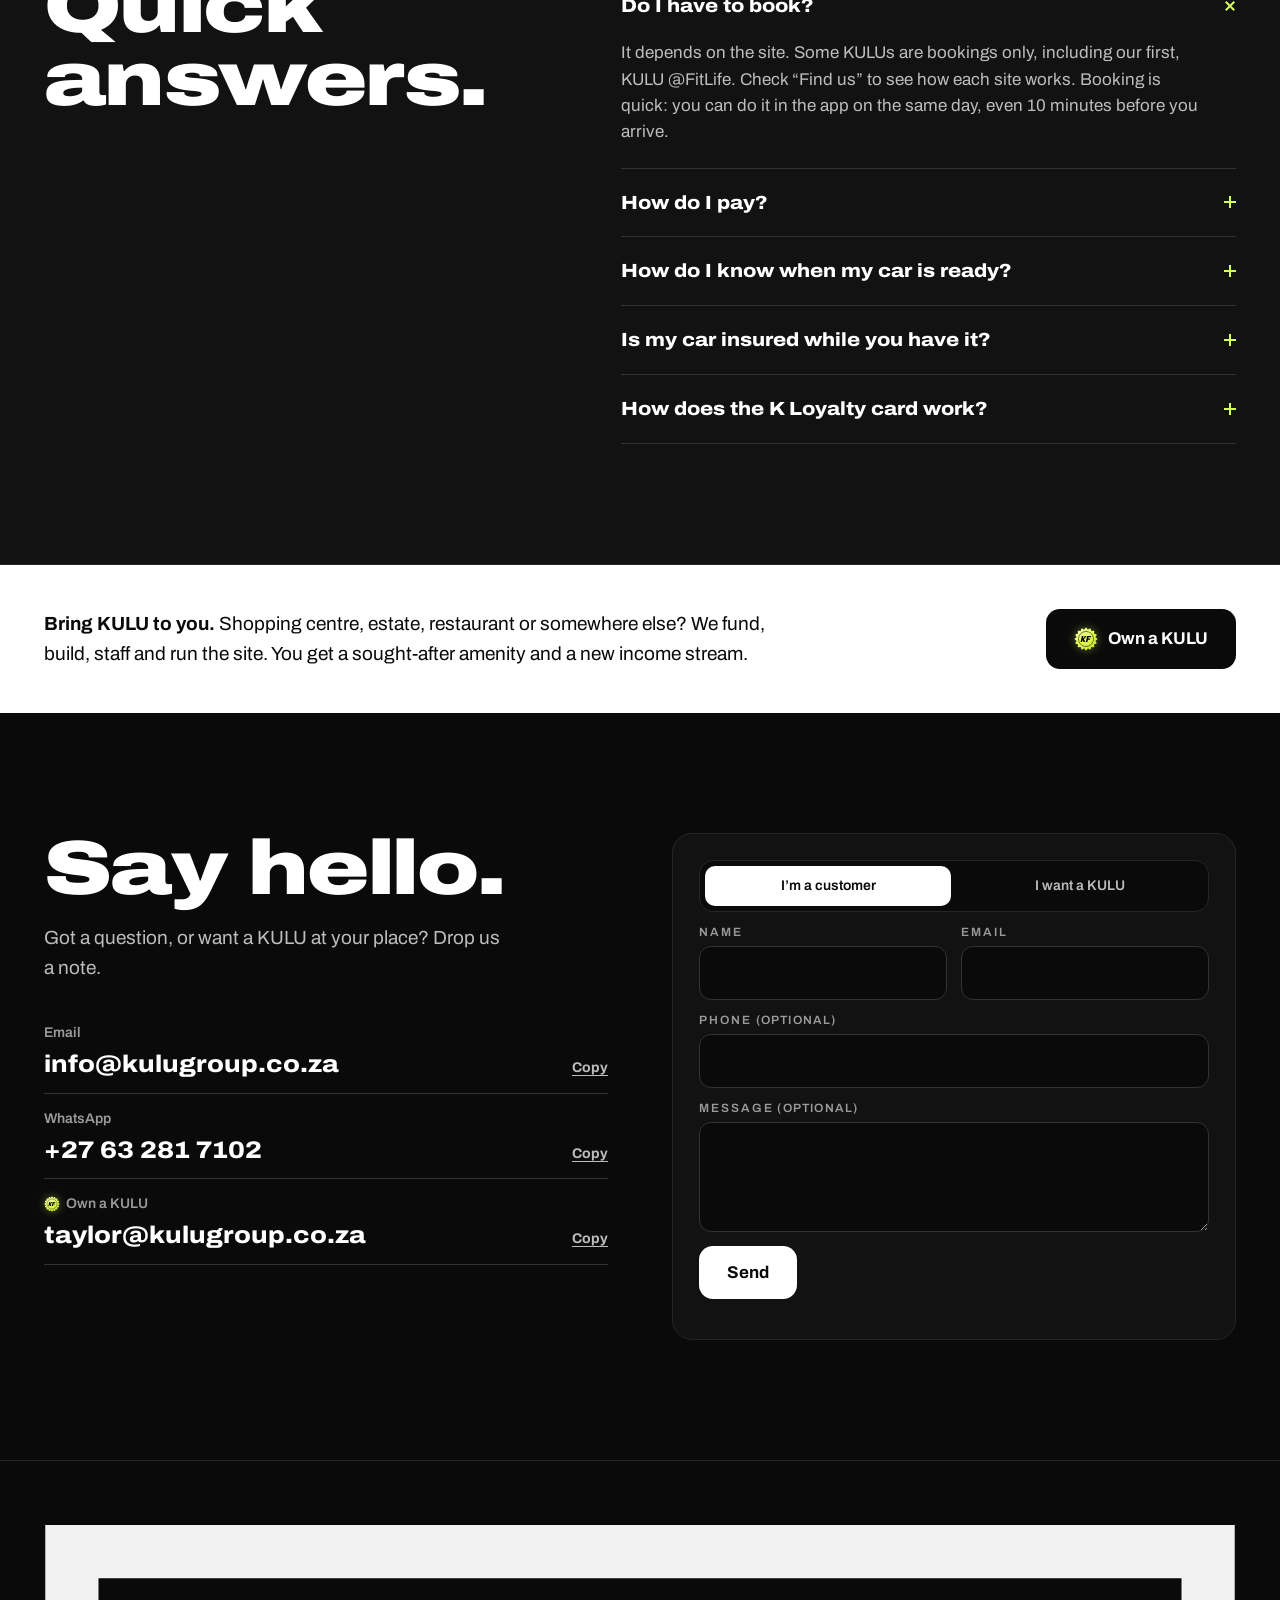
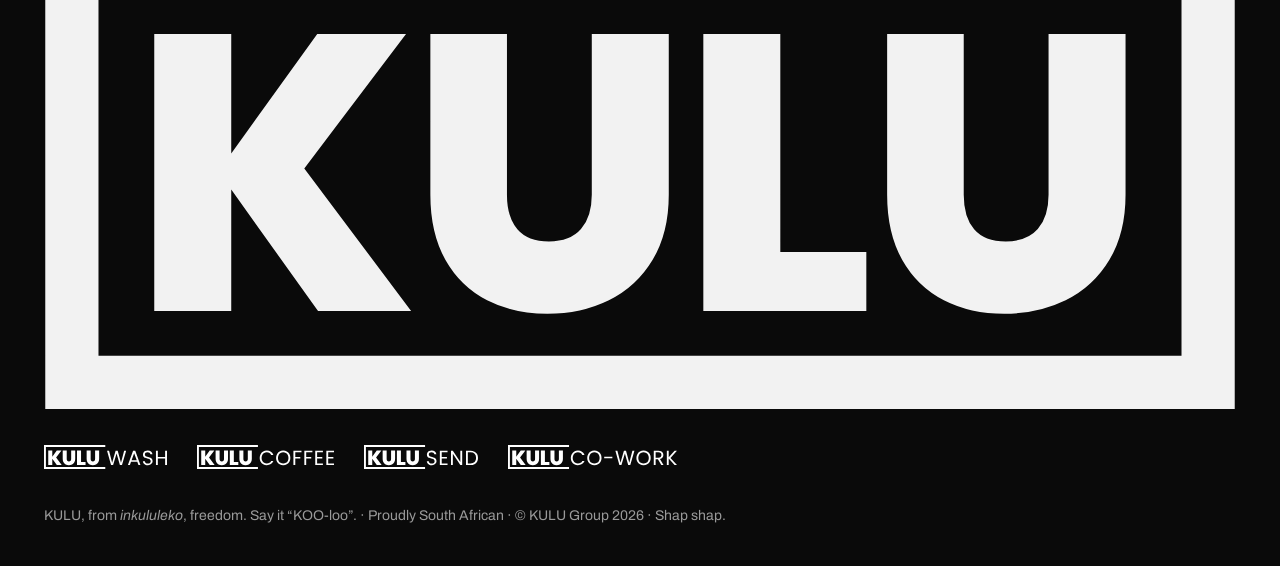
==== commit 17f9abb4: "Fix stray outline around KULU Coffee / KULU Send The Brew Crew 'More' button used the class .more, w" ====
--- a/index.html
+++ b/index.html
@@ -188,7 +188,7 @@
             <div><dt>Opening</dt><dd>11 January 2027</dd></div>
             <div><dt>Hours</dt><dd>08:00 to 18:00</dd></div>
             <div><dt>Bookings</dt><dd>Bookings only, no walk‑ins. Book on the day, even 10 minutes before.</dd></div>
-            <div><dt>Coffee</dt><dd class="dd-more">The Brew Crew, on site <button class="more" type="button" data-dialog="site-fitlife" data-dialog-focus="brewcrew" aria-label="More about coffee at The Brew Crew">More</button></dd></div>
+            <div><dt>Coffee</dt><dd class="dd-more">The Brew Crew, on site <button class="more-btn" type="button" data-dialog="site-fitlife" data-dialog-focus="brewcrew" aria-label="More about coffee at The Brew Crew">More</button></dd></div>
           </dl>
           <div class="row">
             <button class="btn sm" type="button" data-dialog="site-fitlife">More about this KULU</button>
--- a/css/app-landing.css
+++ b/css/app-landing.css
@@ -317,8 +317,8 @@
 /* site card extras */
 .site-intro{margin-top:14px;color:var(--white);font-size:18px;max-width:30em}
 .dd-more{display:flex;flex-wrap:wrap;align-items:center;gap:6px 12px}
-.more{background:none;border:1px solid var(--line2);color:var(--white);font:600 13px/1 var(--body);padding:7px 12px;border-radius:999px;cursor:pointer}
-.more:hover{border-color:var(--white)}
+.more-btn{background:none;border:1px solid var(--line2);color:var(--white);font:600 13px/1 var(--body);padding:7px 12px;border-radius:999px;cursor:pointer}
+.more-btn:hover{border-color:var(--white)}
 .status.soon .dot{background:var(--lime)}
 .status.soon b{color:var(--lime);font-weight:700}
 
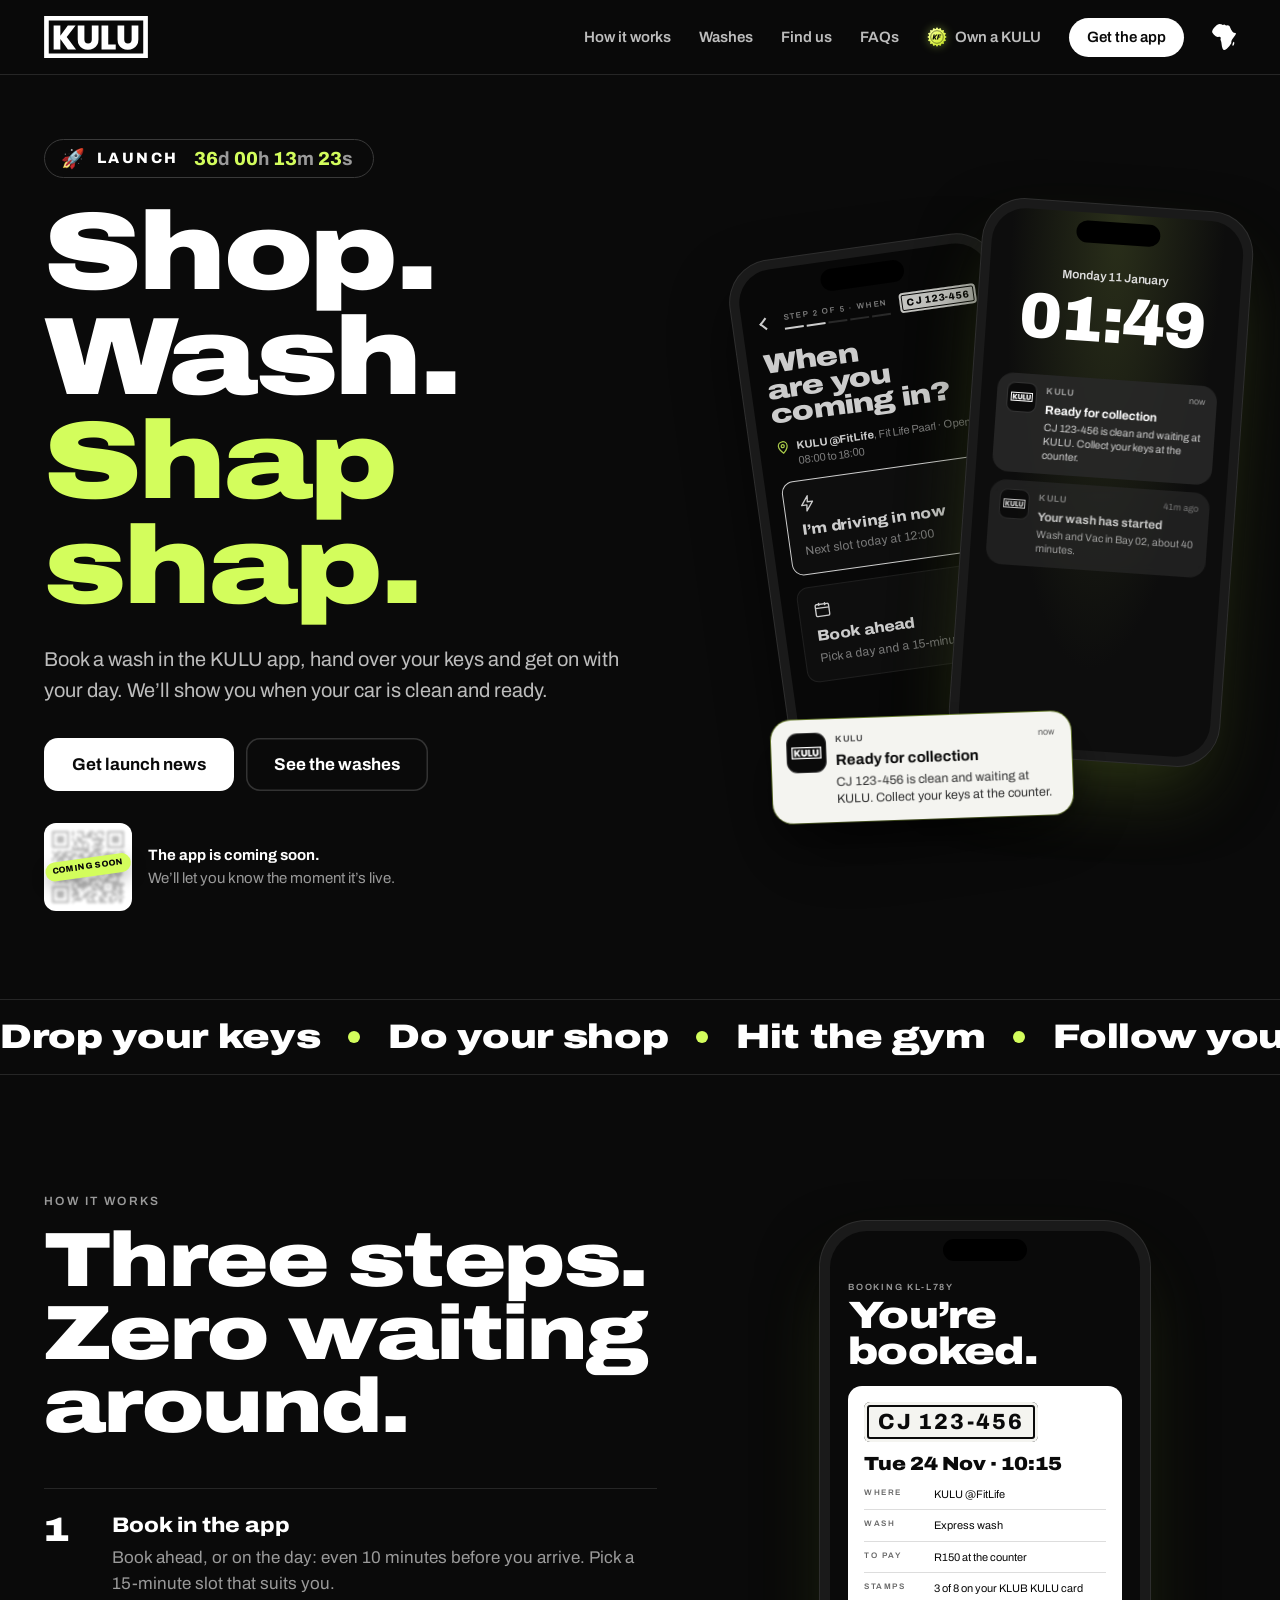
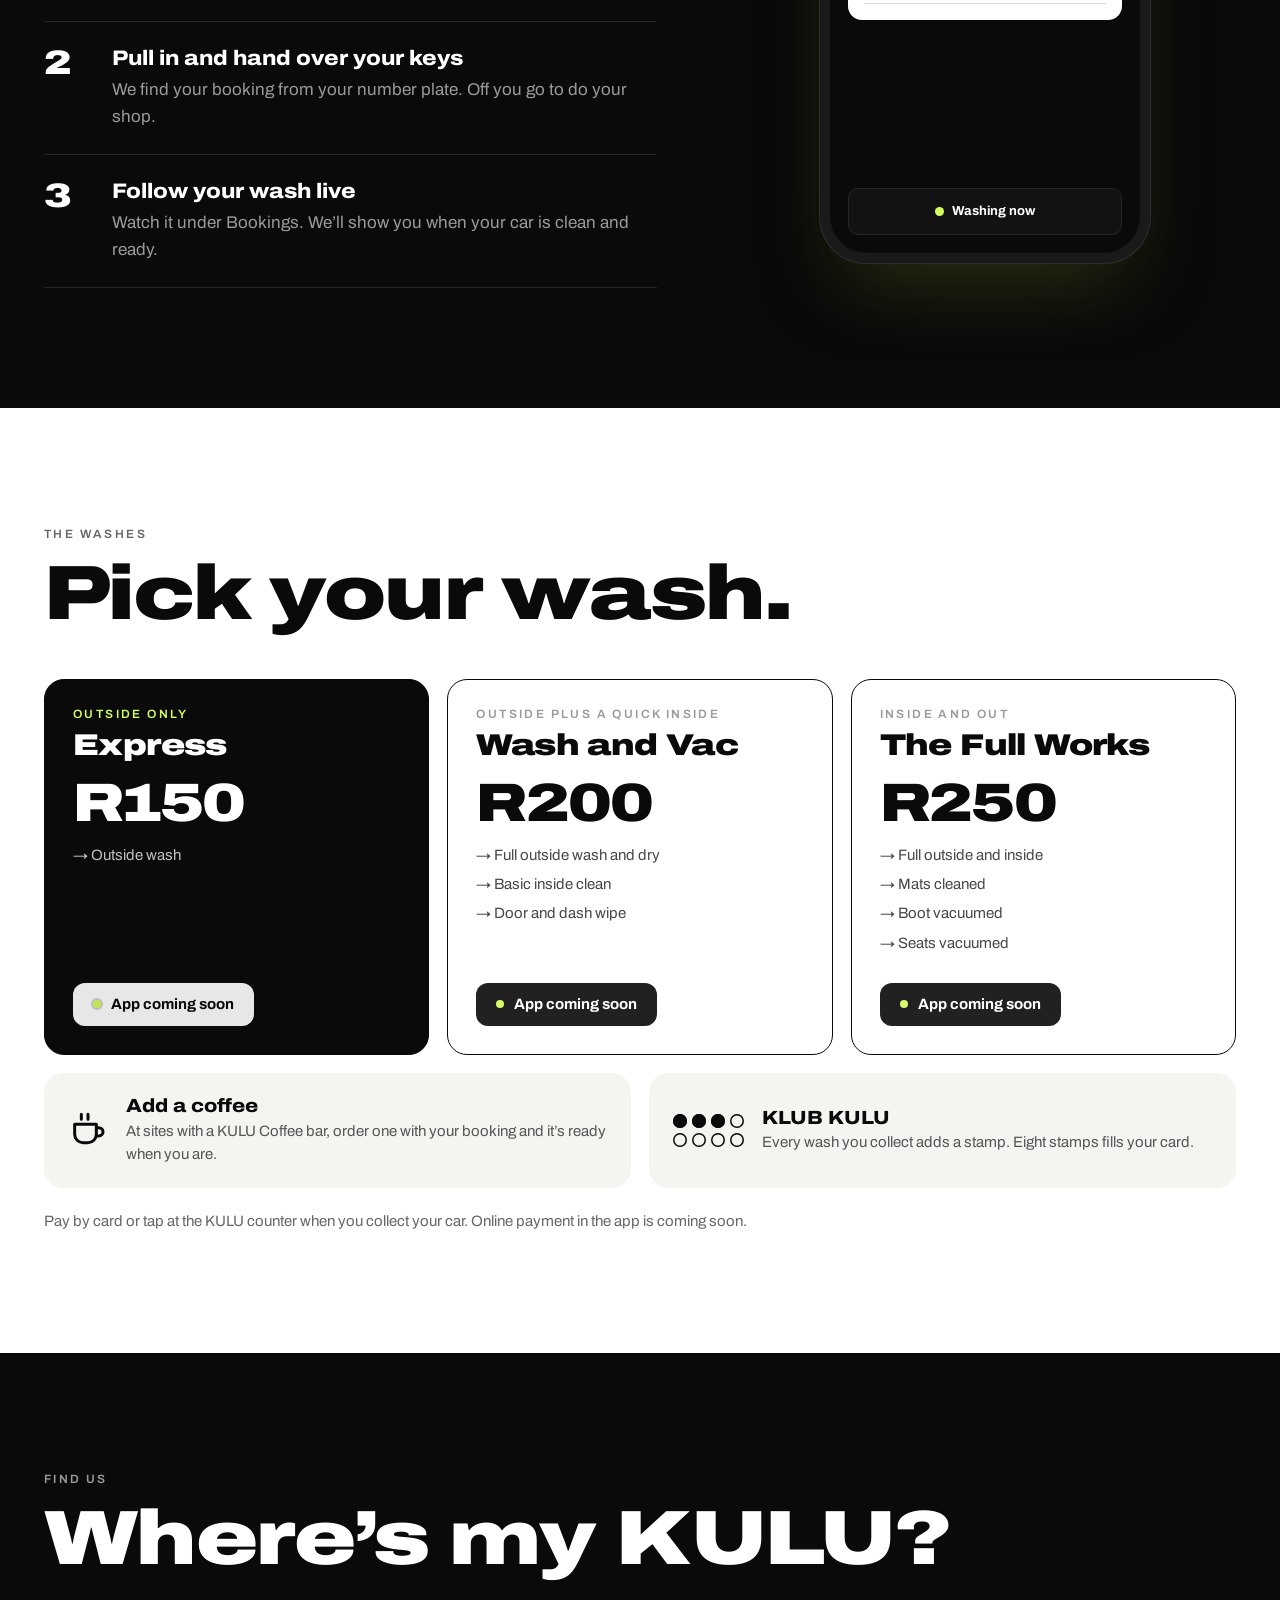
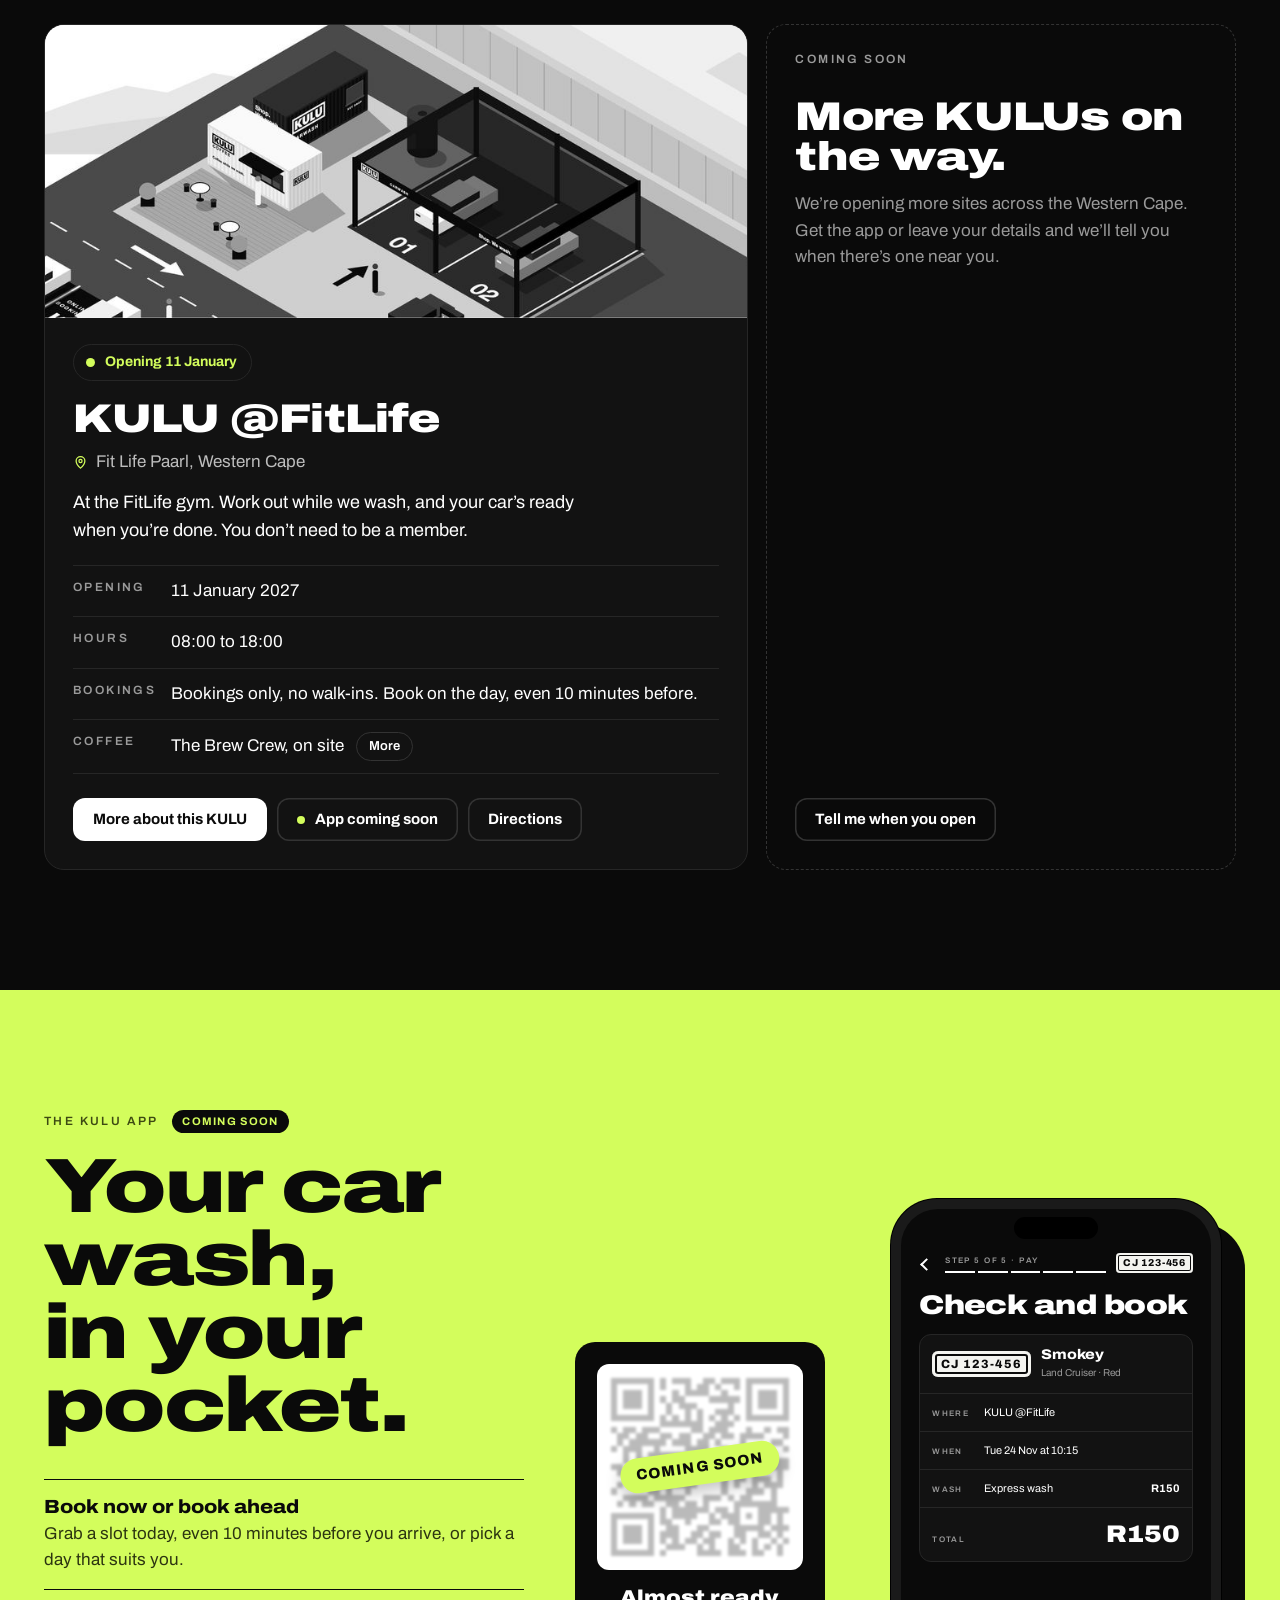
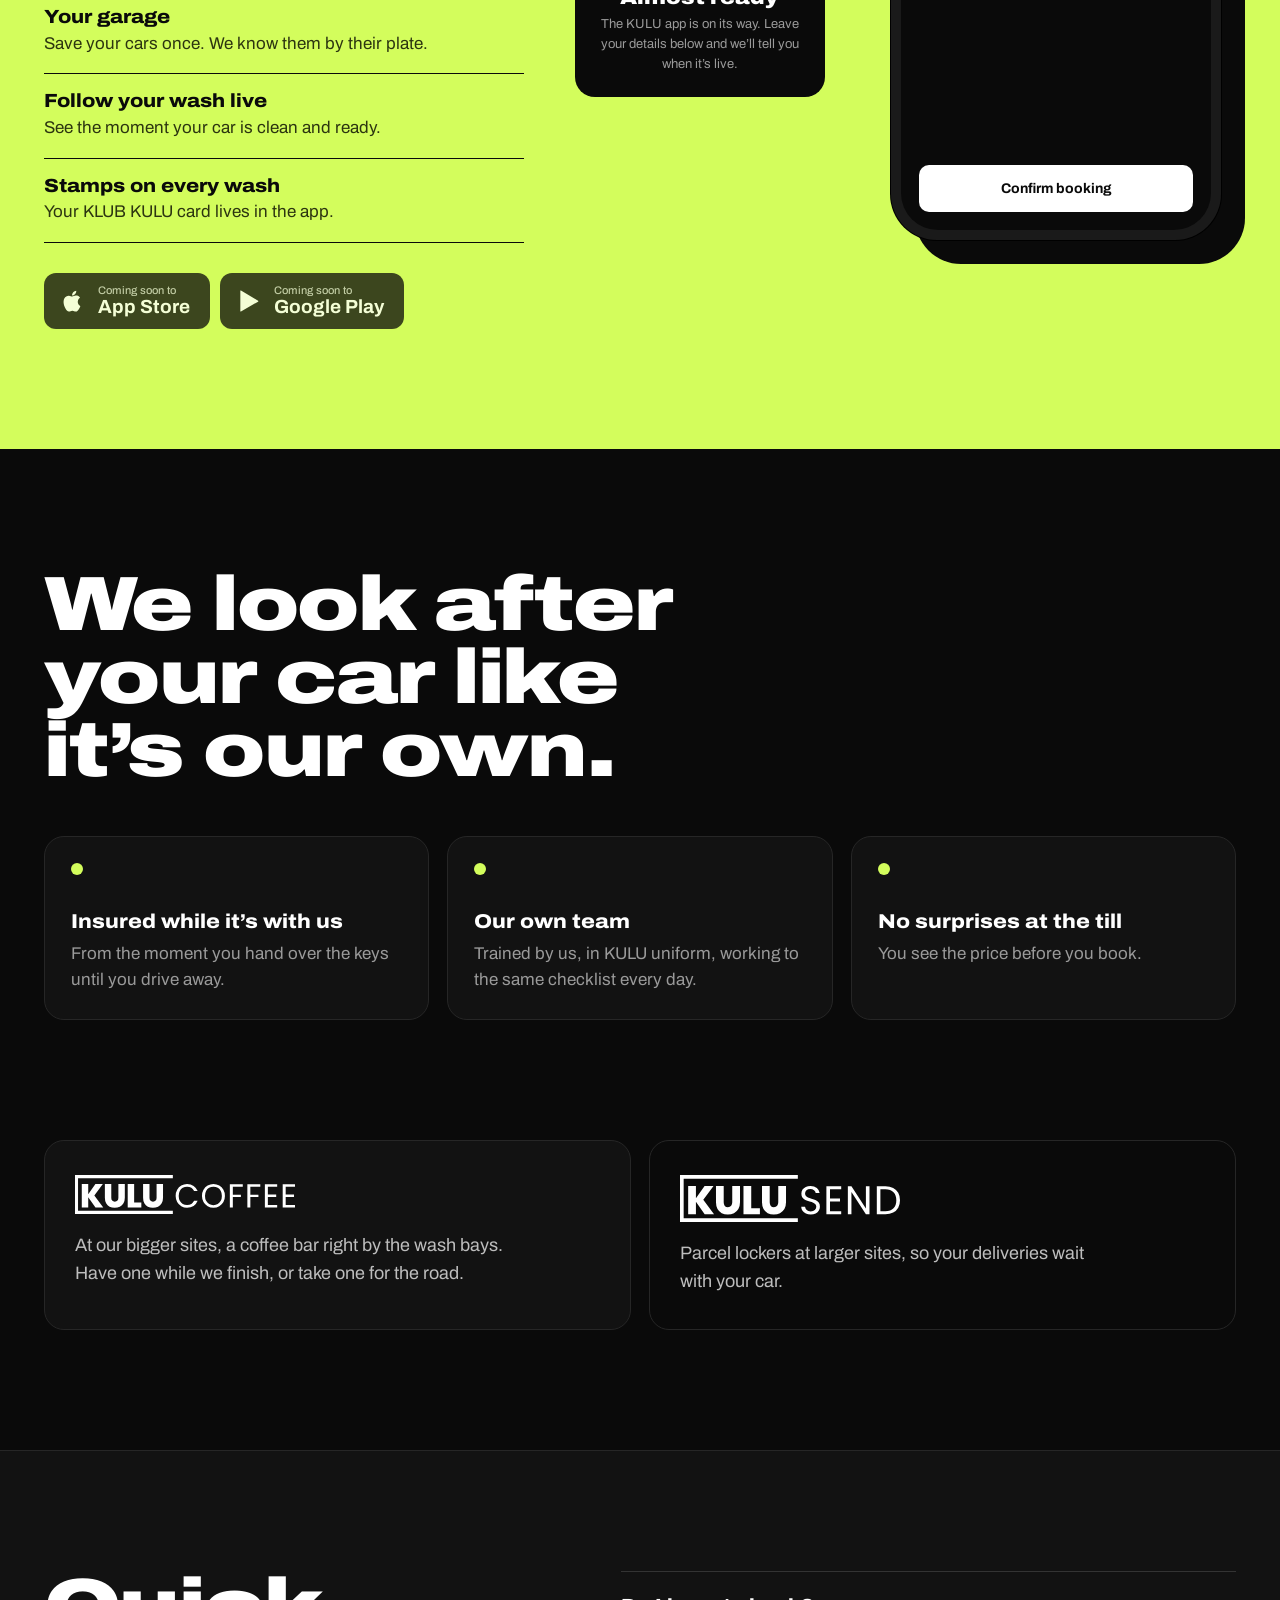
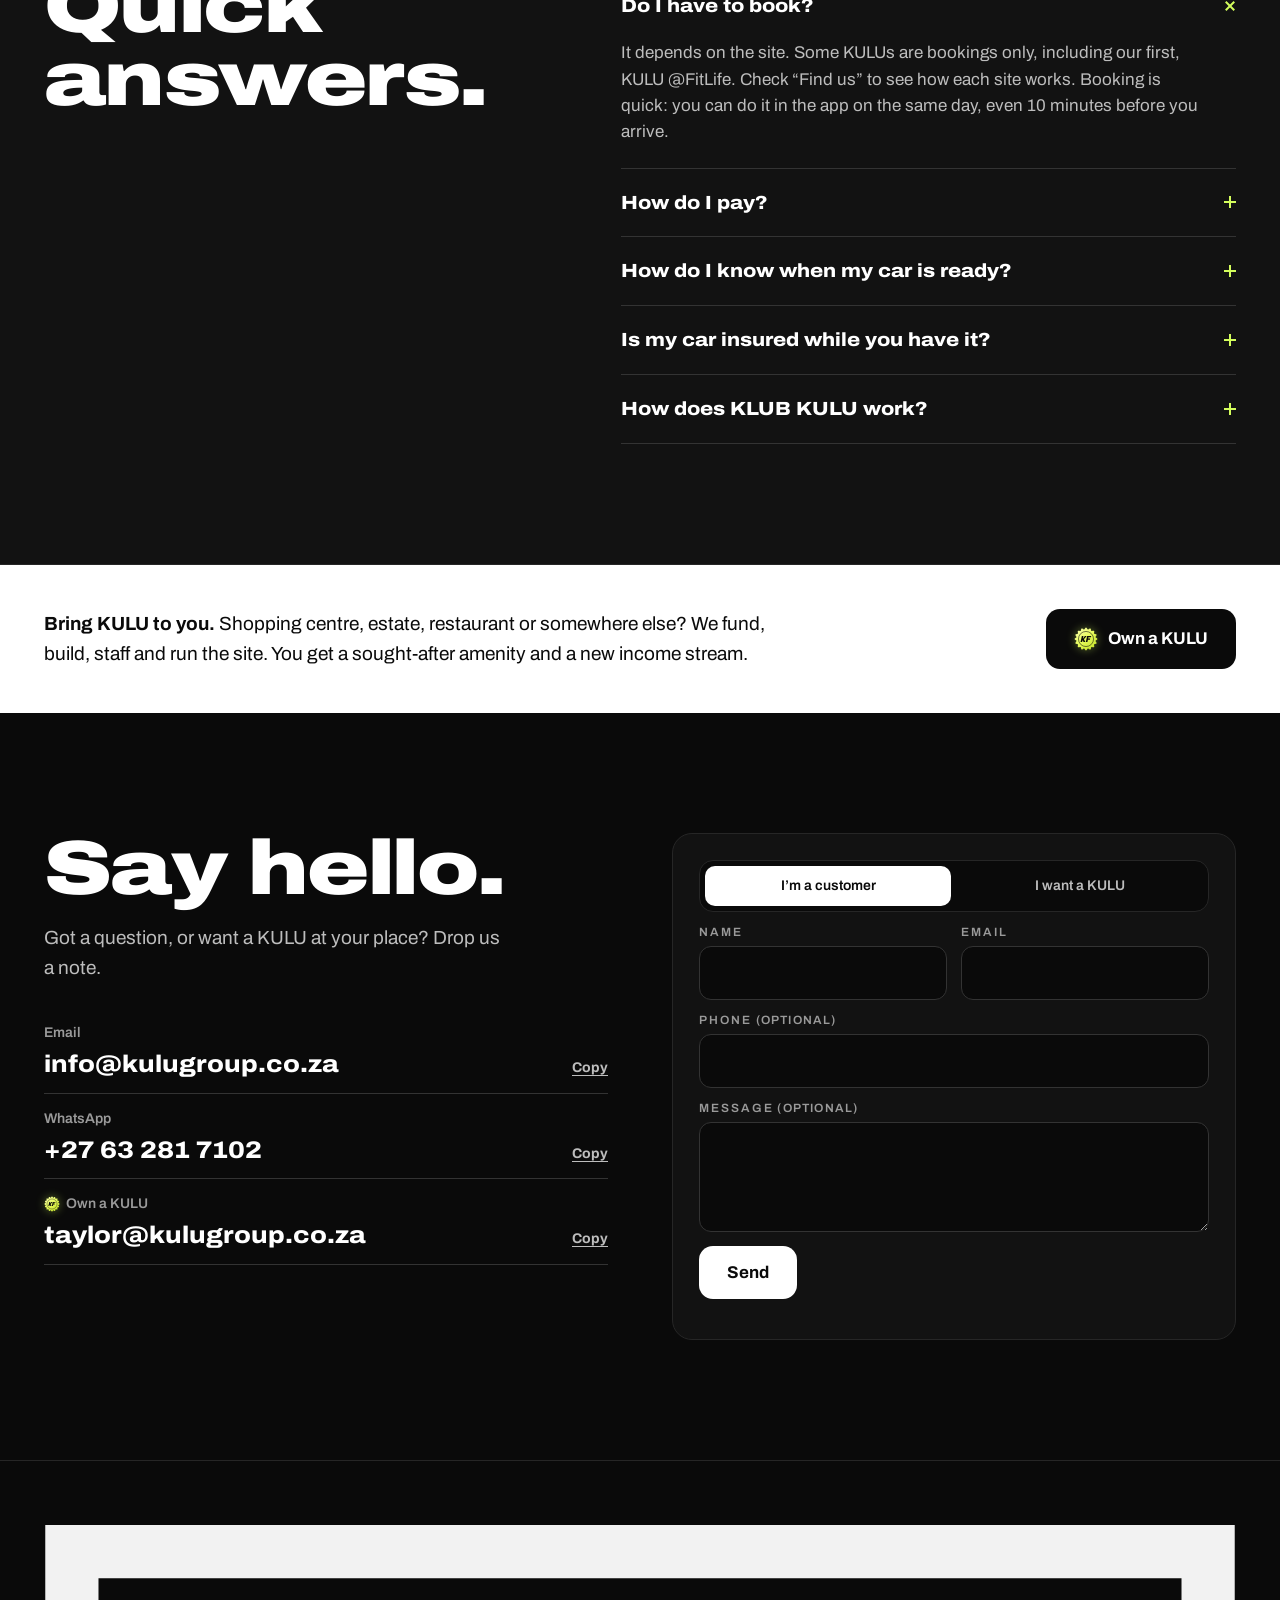
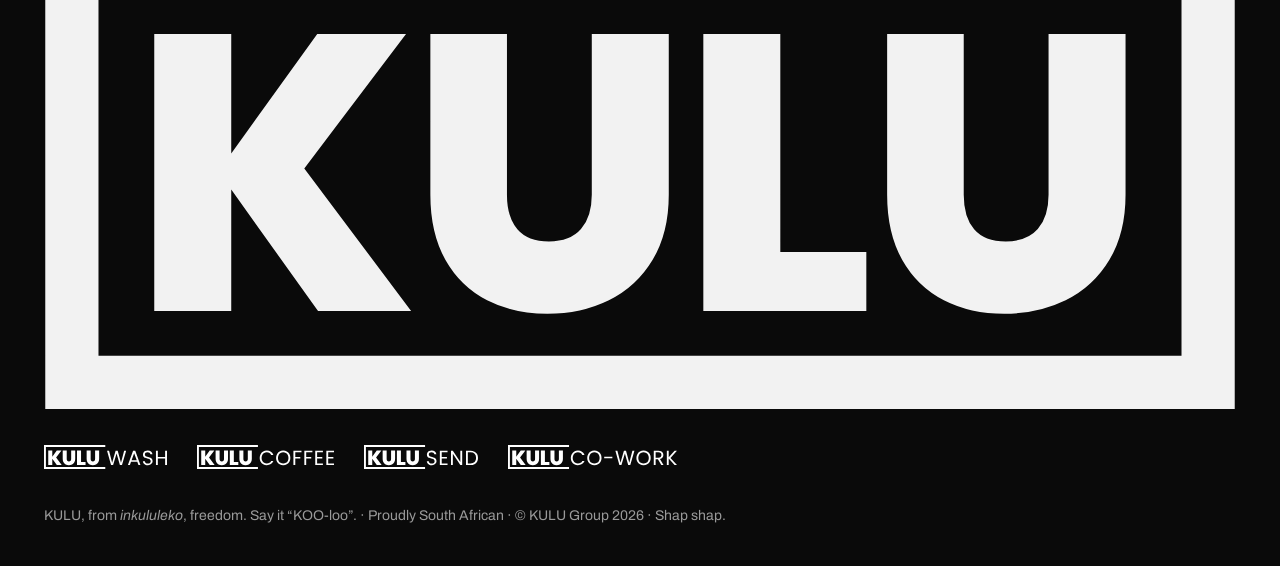
==== commit 568458d0: "Rename the K Loyalty card to KLUB KULU Co-Authored-By: Claude Opus 5.5 <noreply@anthropic.com> Claud" ====
--- a/index.html
+++ b/index.html
@@ -126,7 +126,7 @@
             <div><dt>Where</dt><dd>KULU @FitLife</dd></div>
             <div><dt>Wash</dt><dd>Express wash</dd></div>
             <div><dt>To pay</dt><dd>R150 at the counter</dd></div>
-            <div><dt>Stamps</dt><dd>3 of 8 on your K Loyalty card</dd></div>
+            <div><dt>Stamps</dt><dd>3 of 8 on your KLUB KULU card</dd></div>
           </dl>
         </div>
         <div class="s-live"><span class="dot"></span>Washing now</div>
@@ -165,7 +165,7 @@
     </div>
     <div class="extras">
       <div class="extra"><svg viewBox="0 0 24 24" aria-hidden="true"><path d="M4 8h13v6a5 5 0 0 1-5 5H9a5 5 0 0 1-5-5zM17 10h1.5a2.5 2.5 0 0 1 0 5H17M8 2v3M12 2v3"/></svg><div><h3>Add a coffee</h3><p>At sites with a KULU Coffee bar, order one with your booking and it’s ready when you are.</p></div></div>
-      <div class="extra"><span class="stamps" aria-hidden="true"><i class="f"></i><i class="f"></i><i class="f"></i><i></i><i></i><i></i><i></i><i></i></span><div><h3>K Loyalty card</h3><p>Every wash you collect adds a stamp. Eight stamps fills your card.</p></div></div>
+      <div class="extra"><span class="stamps" aria-hidden="true"><i class="f"></i><i class="f"></i><i class="f"></i><i></i><i></i><i></i><i></i><i></i></span><div><h3>KLUB KULU</h3><p>Every wash you collect adds a stamp. Eight stamps fills your card.</p></div></div>
     </div>
     <p class="note">Pay by card or tap at the KULU counter when you collect your car. Online payment in the app is coming soon.</p>
   </div>
@@ -221,7 +221,7 @@
       <li><b>Get your car washed</b><span>Express R150, Wash and Vac R200 or The Full Works R250. Book a 15-minute slot in the app, ahead of time or on the day.</span></li>
       <li><b>Work out while we wash</b><span>FitLife member? Train while we wash. By the time you’re done, so are we.</span></li>
       <li id="brewcrew" tabindex="-1"><b>Grab a coffee at The Brew Crew</b><span>There’s no KULU Coffee bar at this site, but there is coffee on site. The Brew Crew is part of FitLife, so stop for one while we finish your car. You don’t need to be a member.</span></li>
-      <li><b>Collect your stamps</b><span>Every wash you collect adds a stamp to your K Loyalty card in the app.</span></li>
+      <li><b>Collect your stamps</b><span>Every wash you collect adds a stamp to your KLUB KULU card in the app.</span></li>
     </ul>
 
     <h4>Good to know</h4>
@@ -251,7 +251,7 @@
         <li><b>Book now or book ahead</b><span>Grab a slot today, even 10 minutes before you arrive, or pick a day that suits you.</span></li>
         <li><b>Your garage</b><span>Save your cars once. We know them by their plate.</span></li>
         <li><b>Follow your wash live</b><span>See the moment your car is clean and ready.</span></li>
-        <li><b>Stamps on every wash</b><span>Your K Loyalty card lives in the app.</span></li>
+        <li><b>Stamps on every wash</b><span>Your KLUB KULU card lives in the app.</span></li>
       </ul>
       <div class="stores">
         <a class="store" href="/app/" data-store="APP_STORE_URL"><svg viewBox="0 0 24 24" aria-hidden="true"><path fill="currentColor" d="M16.4 12.6c0-2.4 2-3.6 2.1-3.7-1.1-1.7-2.9-1.9-3.5-1.9-1.5-.2-2.9.9-3.7.9-.8 0-1.9-.9-3.2-.8-1.6 0-3.2 1-4 2.4-1.7 3-.4 7.4 1.2 9.8.8 1.2 1.8 2.5 3 2.4 1.2 0 1.7-.8 3.1-.8 1.5 0 1.9.8 3.2.8 1.3 0 2.1-1.2 2.9-2.4.9-1.4 1.3-2.7 1.3-2.8 0 0-2.4-1-2.4-3.9zM14 5.5c.7-.8 1.1-1.9 1-3-1 0-2.1.7-2.8 1.5-.6.7-1.2 1.8-1 2.9 1.1.1 2.1-.6 2.8-1.4z"/></svg><span><small data-store-label>Download on the</small>App Store</span></a>
@@ -309,7 +309,7 @@
       <details><summary>How do I pay?</summary><p>By card or tap at the KULU counter when you collect your car. Paying in the app is coming soon.</p></details>
       <details><summary>How do I know when my car is ready?</summary><p>Follow your wash live under Bookings in the app. We’ll show you when your car is clean and ready.</p></details>
       <details><summary>Is my car insured while you have it?</summary><p>Yes. From the moment you hand over the keys until you drive away.</p></details>
-      <details><summary>How does the K Loyalty card work?</summary><p>Every wash you collect adds a stamp to the card in your app. Eight stamps fills it.</p></details>
+      <details><summary>How does KLUB KULU work?</summary><p>Every wash you collect adds a stamp to the card in your app. Eight stamps fills it.</p></details>
     </div>
   </div>
 </section>
